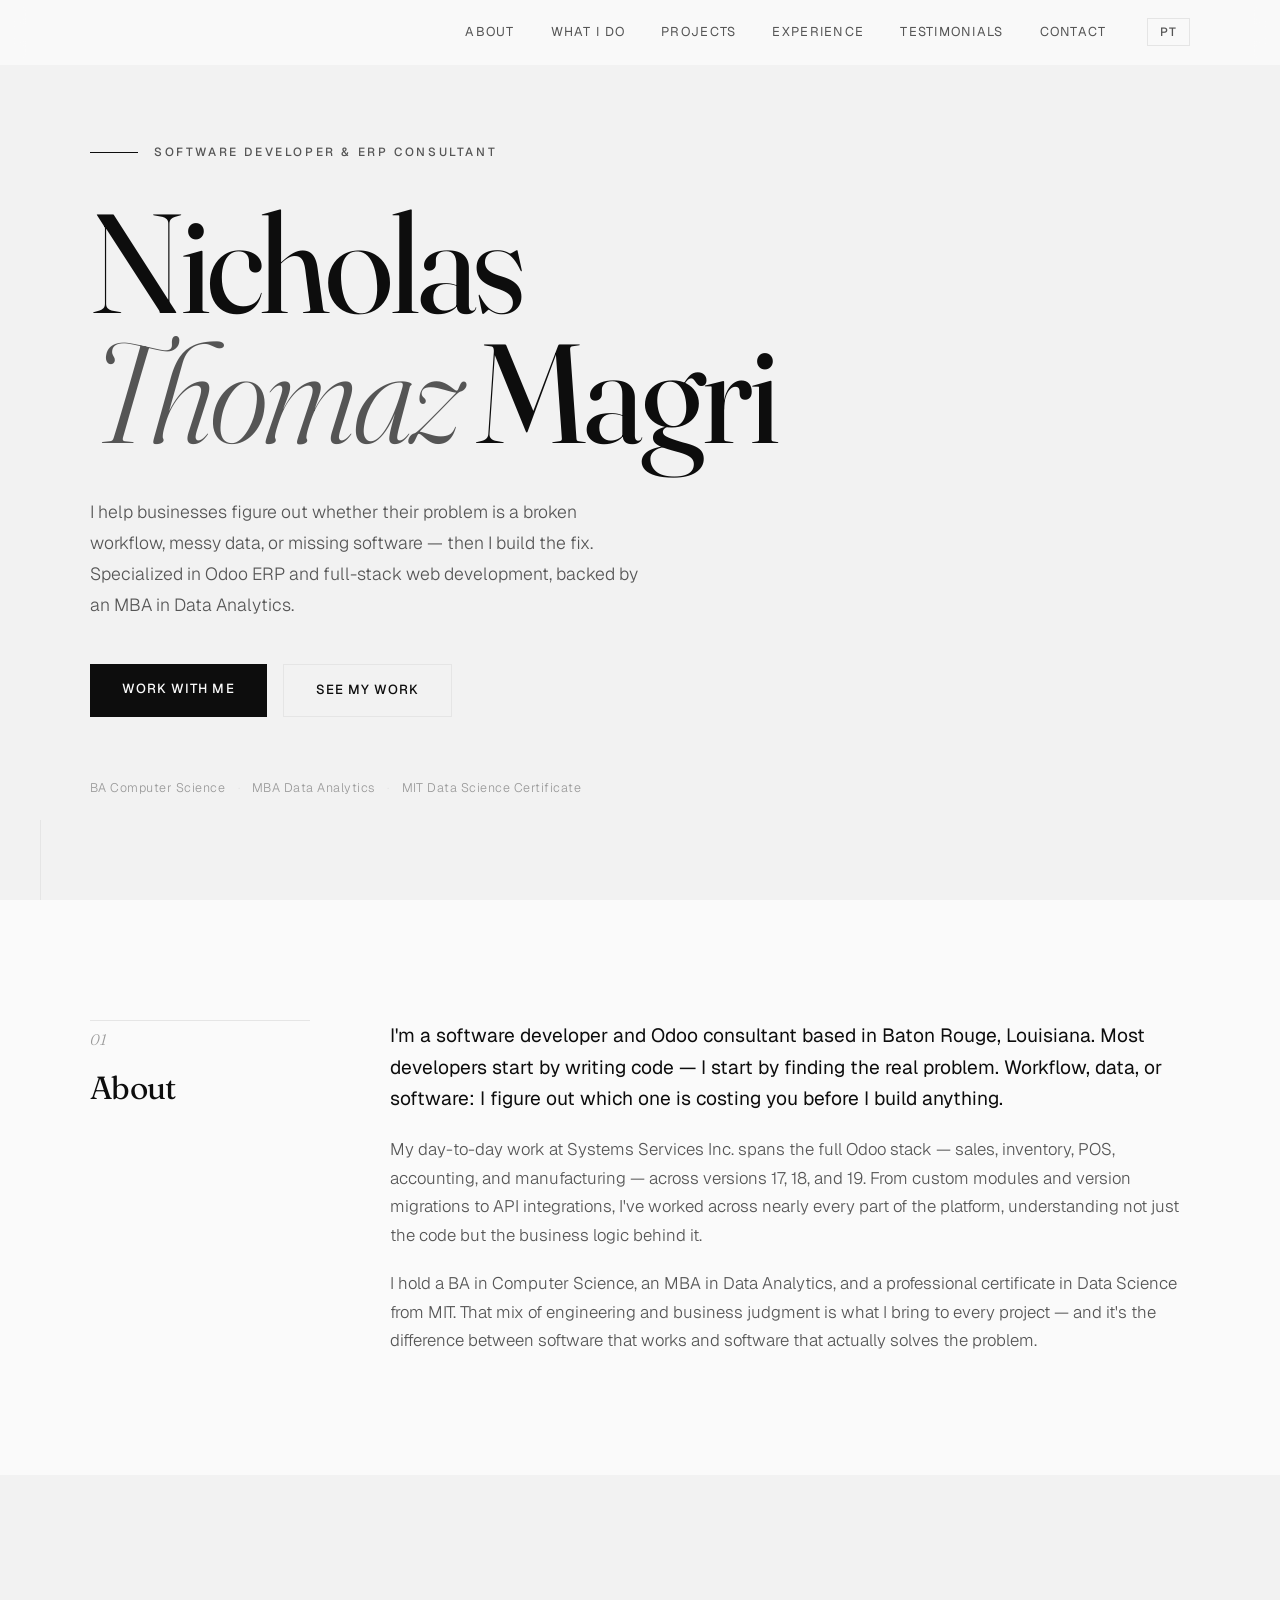
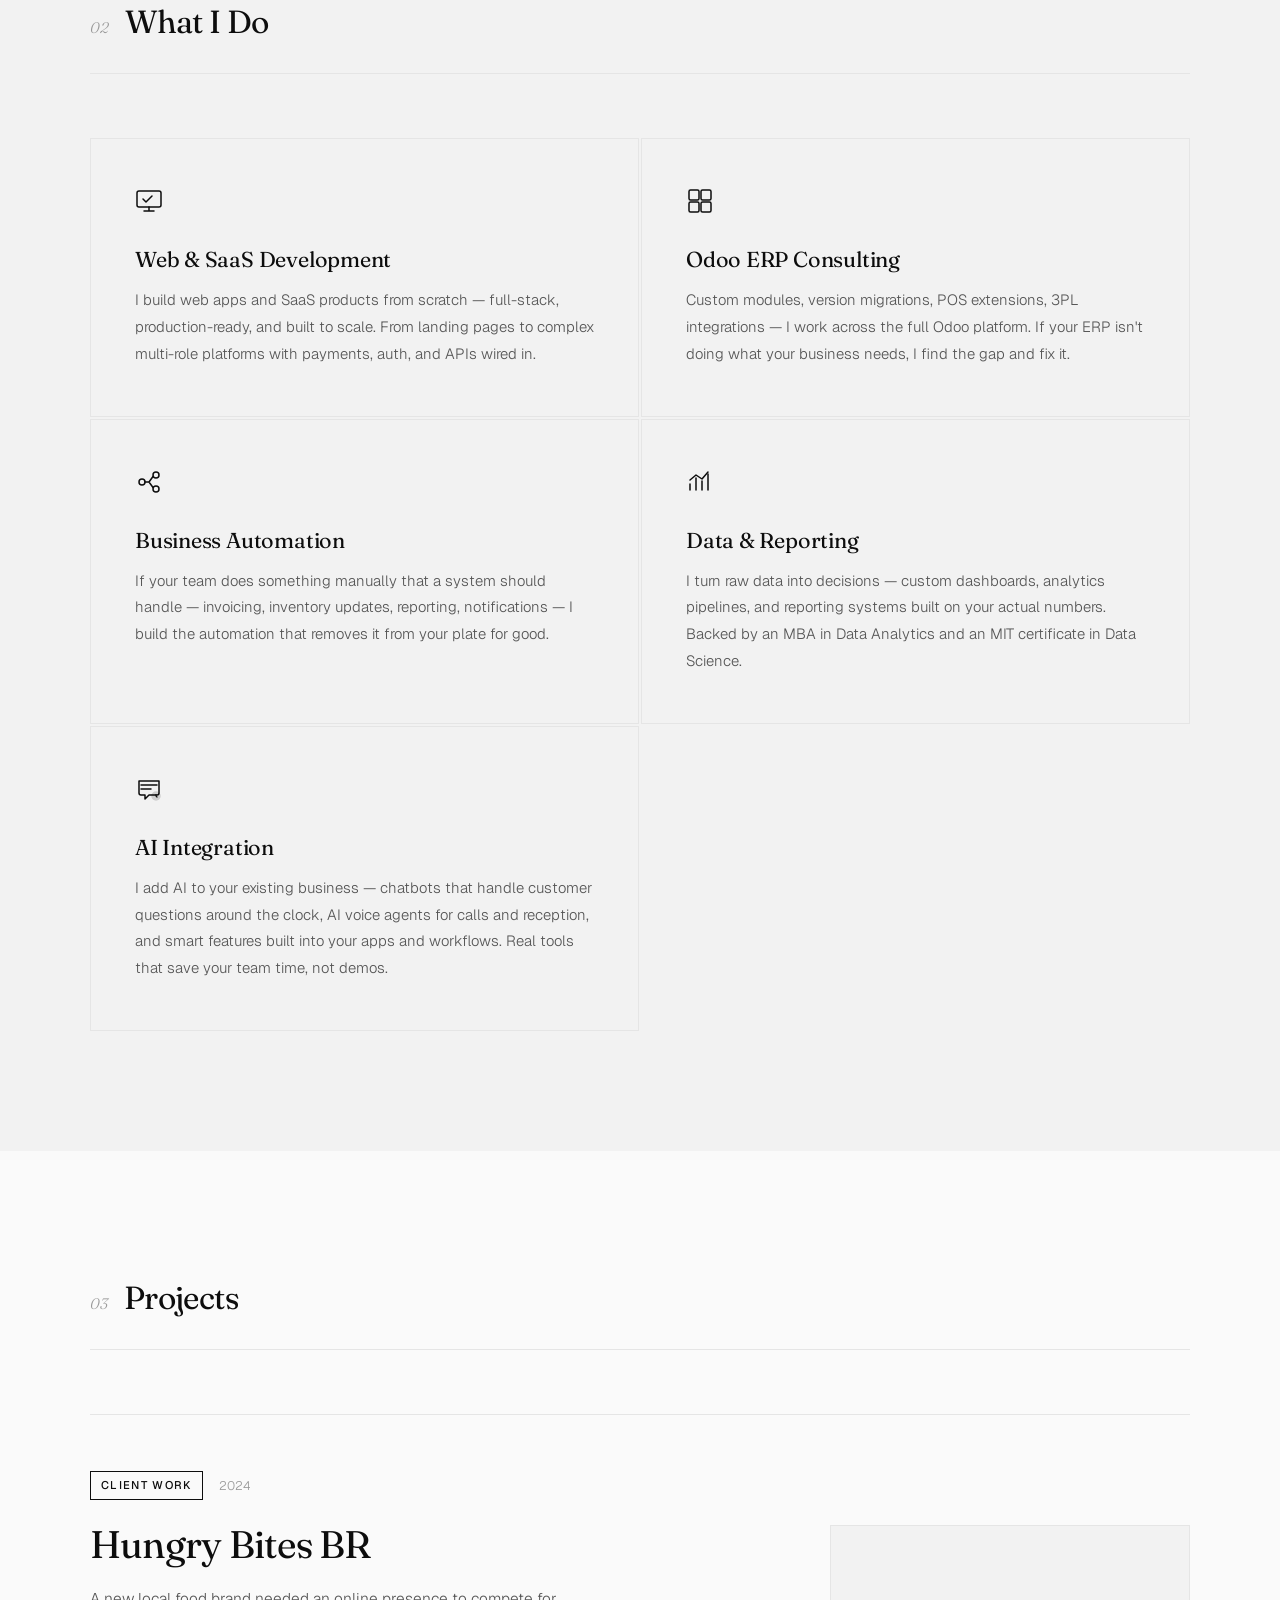
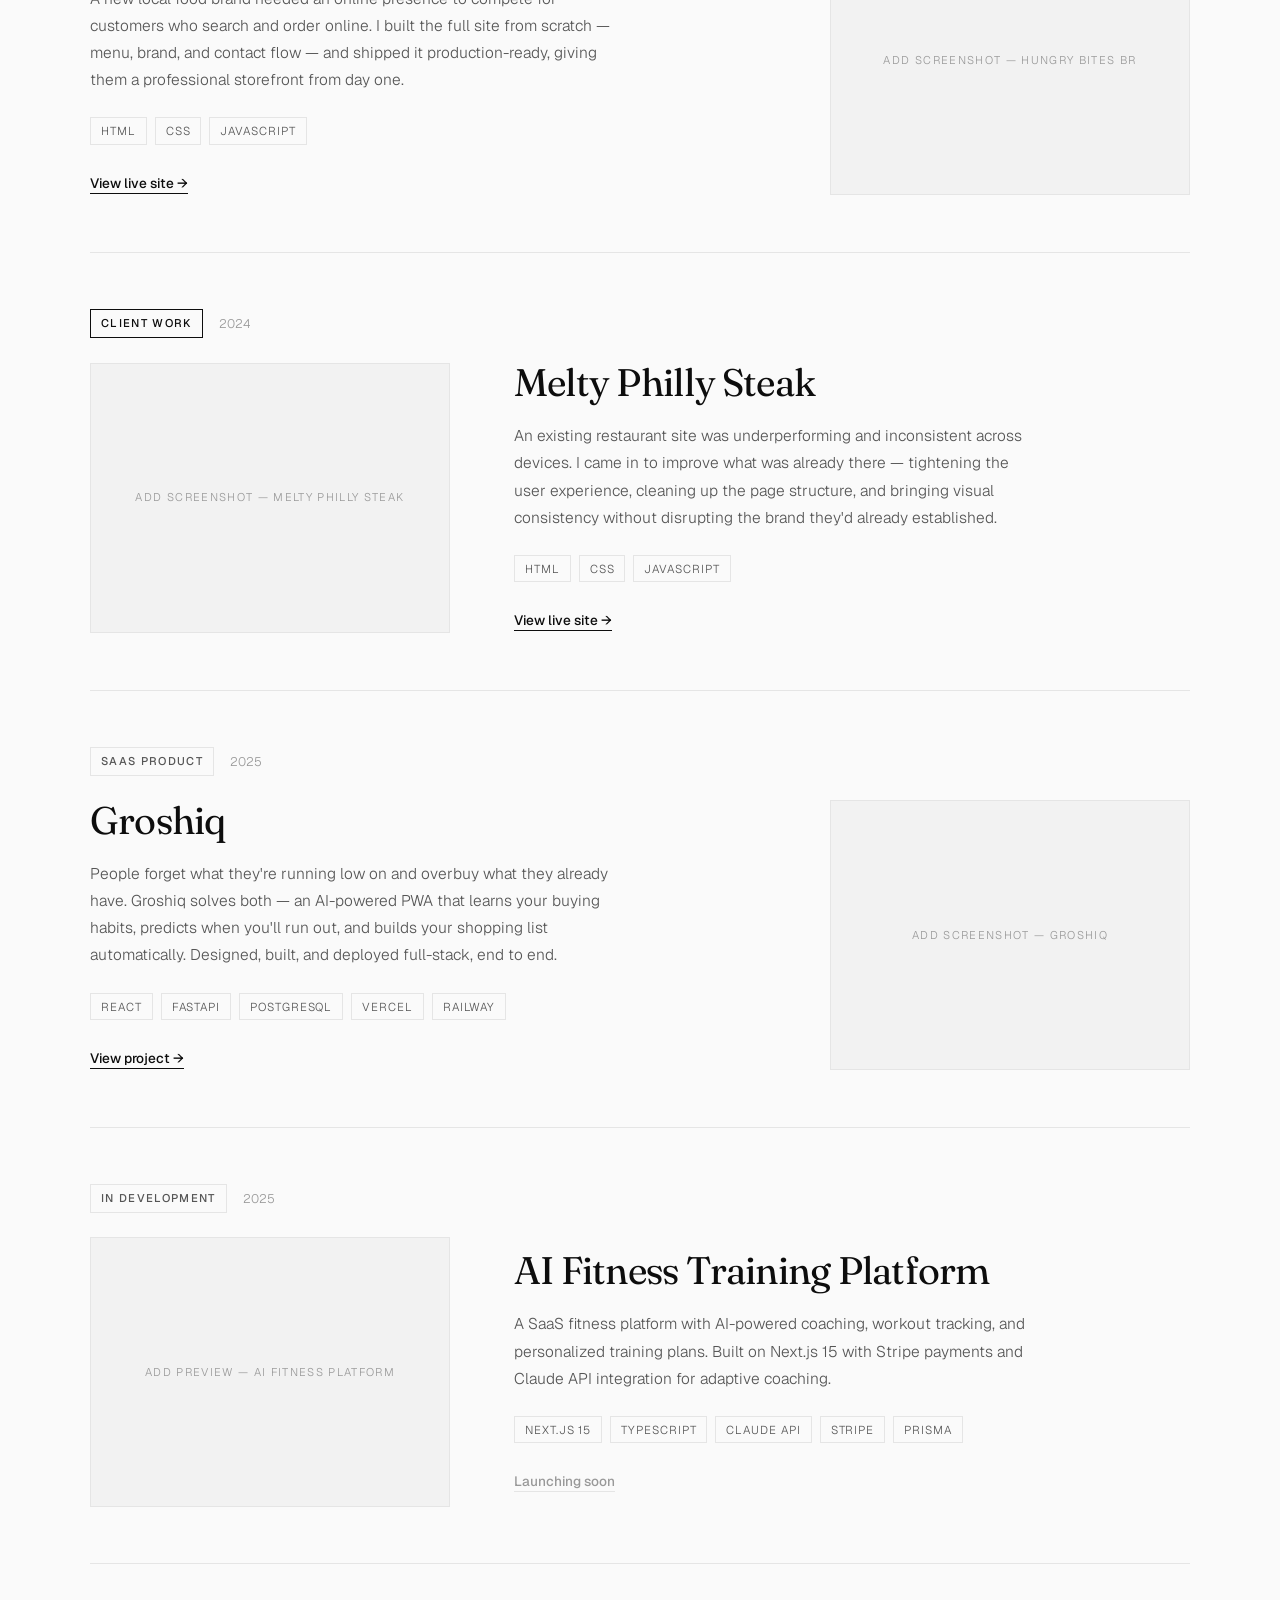
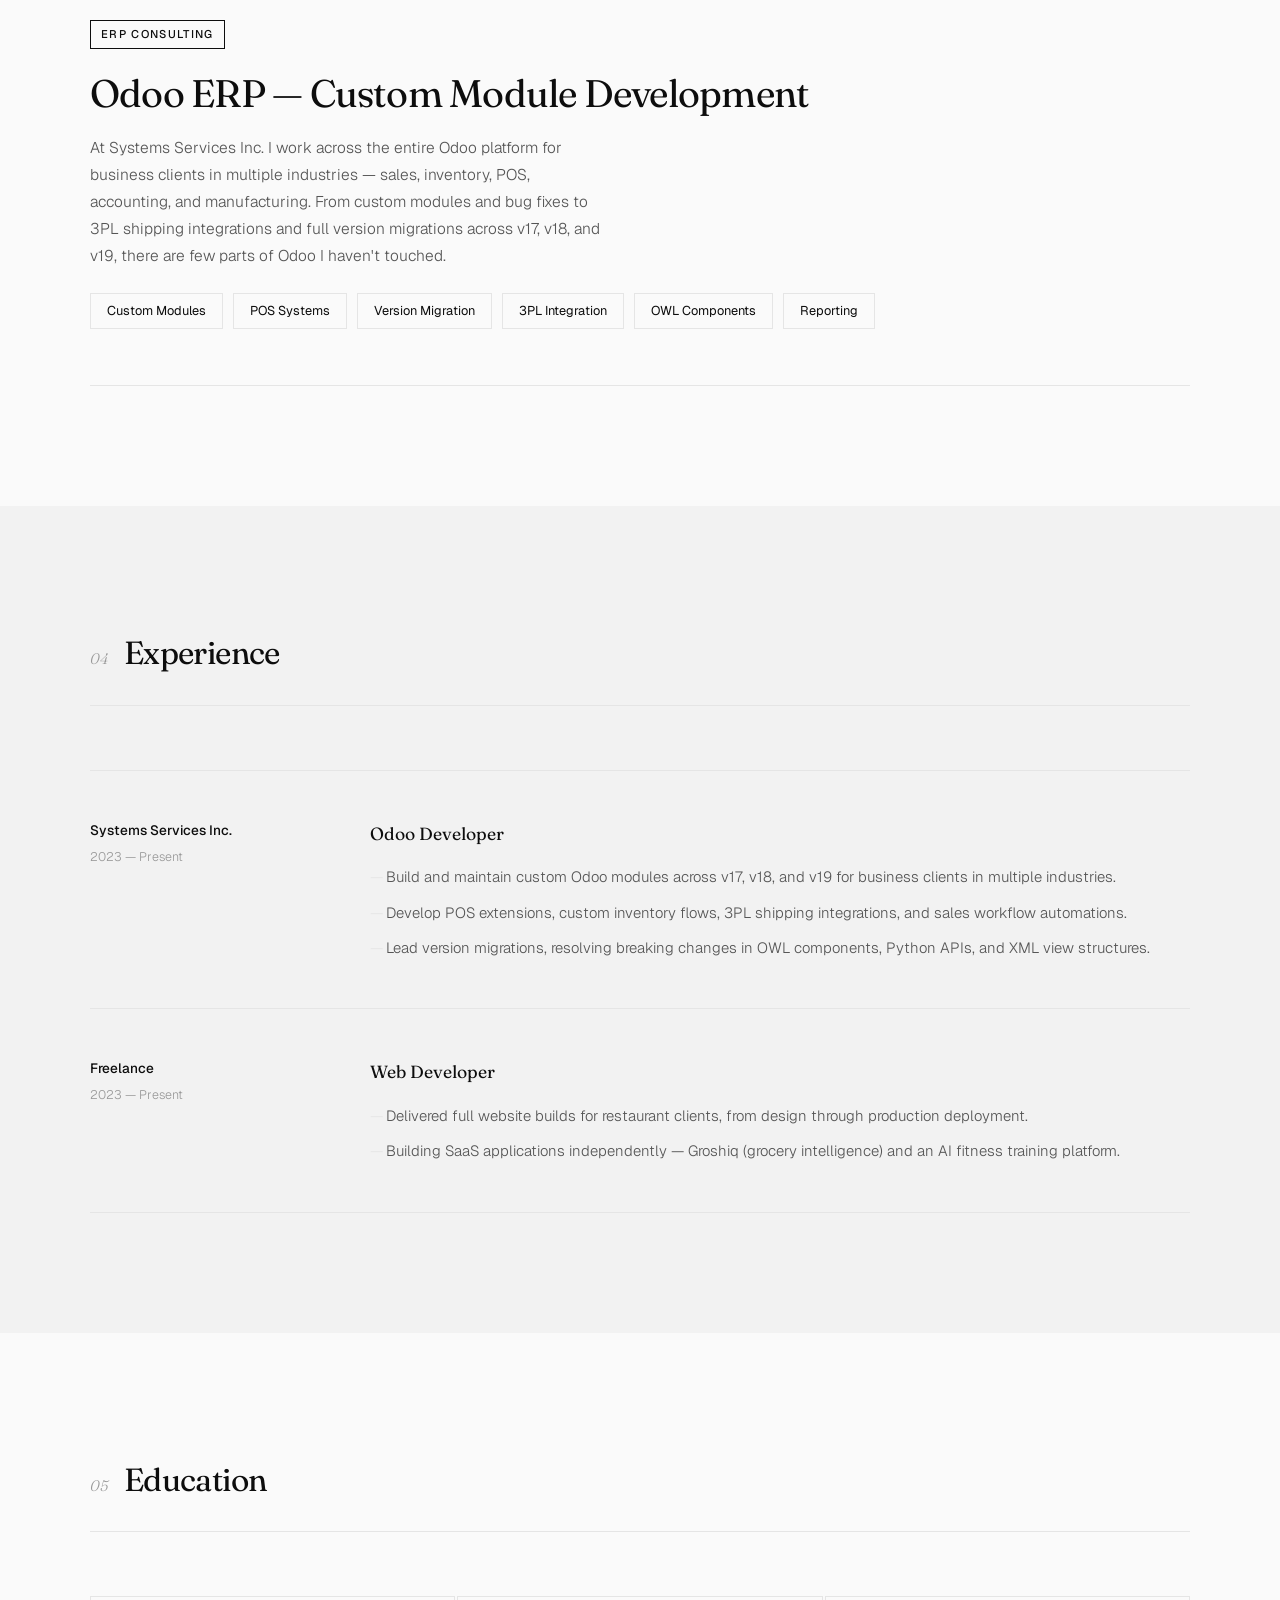
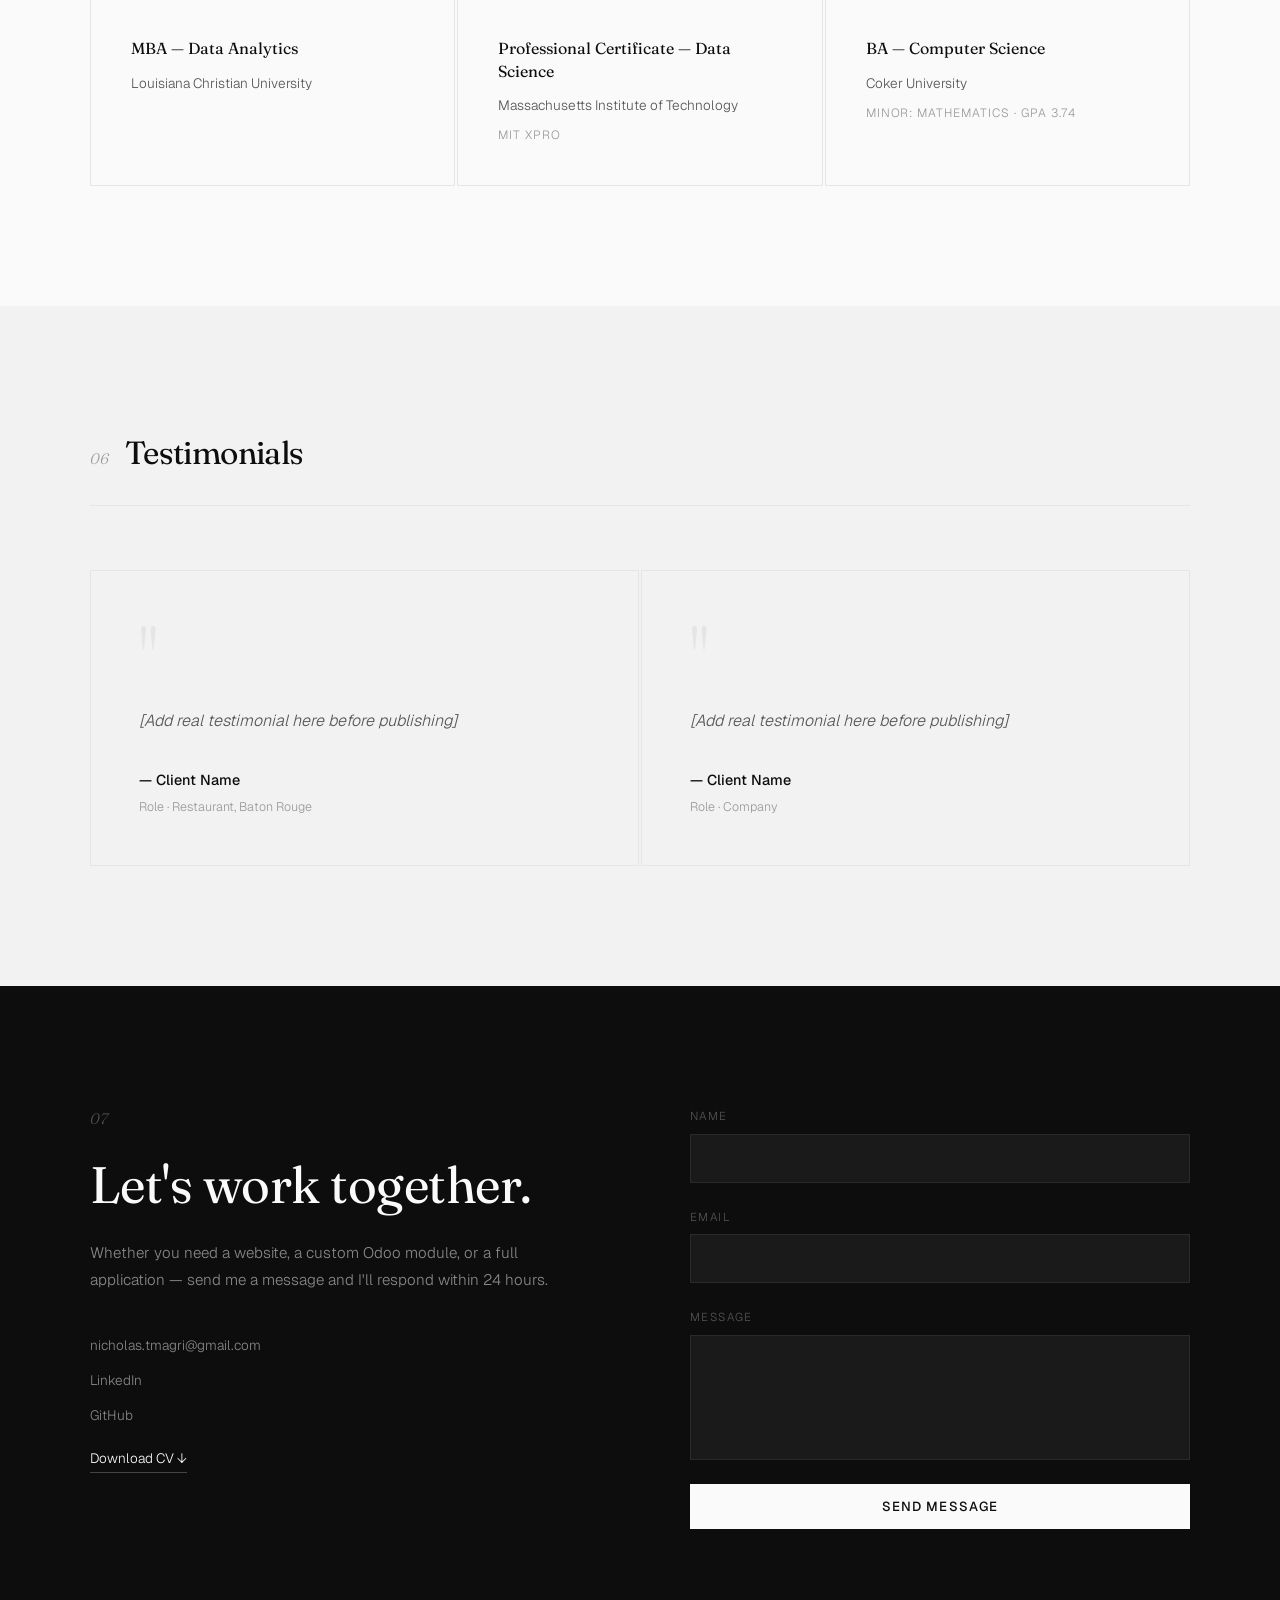
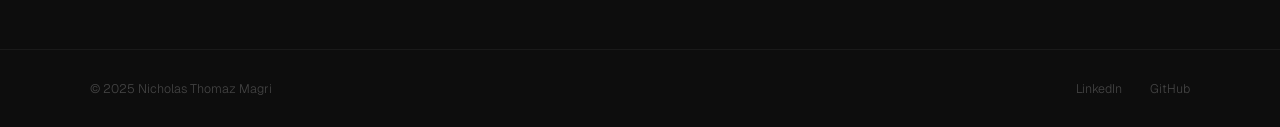
==== index.html @ 8aee42b4 "initial portfolio" ====
<!DOCTYPE html>
<html lang="en">
<head>
  <meta charset="UTF-8" />
  <meta name="viewport" content="width=device-width, initial-scale=1.0" />

  <!-- PRIMARY META -->
  <title>Nicholas Thomaz Magri — Software Developer & ERP Consultant</title>
  <meta name="description" content="Software developer and Odoo ERP consultant in Baton Rouge, LA. I diagnose whether your problem is workflow, data, or code — then build the fix. Full-stack web development backed by an MBA in Data Analytics." />
  <meta name="author" content="Nicholas Thomaz Magri" />

  <!-- OPEN GRAPH (LinkedIn, WhatsApp, Facebook link previews) -->
  <meta property="og:type" content="website" />
  <meta property="og:title" content="Nicholas Thomaz Magri — Software Developer & ERP Consultant" />
  <meta property="og:description" content="I diagnose whether your problem is workflow, data, or code — then build the fix. Odoo ERP & full-stack development." />

  <!-- FAVICON -->
  <!-- TODO: add favicon.ico and the PNGs below to your folder (use realfavicongenerator.net) -->
  <link rel="icon" href="favicon.ico" sizes="any" />
  <link rel="icon" type="image/png" sizes="32x32" href="favicon-32x32.png" />
  <link rel="apple-touch-icon" href="apple-touch-icon.png" />

  <link rel="preconnect" href="https://fonts.googleapis.com">
  <link rel="preconnect" href="https://fonts.gstatic.com" crossorigin>
  <link href="https://fonts.googleapis.com/css2?family=Fraunces:ital,opsz,wght@0,9..144,300..600;1,9..144,300..500&family=Geist:wght@300;400;500;600&display=swap" rel="stylesheet">
  <link rel="stylesheet" href="styles.css" />
</head>
<body>

  <!-- NAV -->
  <nav id="nav">
    <div class="nav-inner">
      <div class="nav-links">
        <a href="#about" data-en="About" data-pt="Sobre">About</a>
        <a href="#services" data-en="What I Do" data-pt="O que faço">What I Do</a>
        <a href="#projects" data-en="Projects" data-pt="Projetos">Projects</a>
        <a href="#experience" data-en="Experience" data-pt="Experiência">Experience</a>
        <a href="#testimonials" data-en="Testimonials" data-pt="Depoimentos">Testimonials</a>
        <a href="#contact" data-en="Contact" data-pt="Contato">Contact</a>
      </div>
      <button class="lang-toggle" id="langToggle">PT</button>
    </div>
  </nav>

  <!-- HERO -->
  <section id="hero">
    <div class="hero-inner">

      <div class="hero-eyebrow">
        <span class="hero-eyebrow-line"></span>
        <span data-en="Software Developer &amp; ERP Consultant" data-pt="Desenvolvedor de Software &amp; Consultor ERP">Software Developer &amp; ERP Consultant</span>
      </div>

      <h1 class="hero-name">Nicholas<br><em>Thomaz</em> Magri</h1>

      <p class="hero-sub" data-en="I help businesses figure out whether their problem is a broken workflow, messy data, or missing software — then I build the fix. Specialized in Odoo ERP and full-stack web development, backed by an MBA in Data Analytics." data-pt="Ajudo empresas a descobrir se o problema é um fluxo de trabalho quebrado, dados desorganizados ou software inexistente — e então construo a solução. Especializado em Odoo ERP e desenvolvimento web full-stack, com MBA em Análise de Dados.">
        I help businesses figure out whether their problem is a broken workflow, messy data, or missing software — then I build the fix. Specialized in Odoo ERP and full-stack web development, backed by an MBA in Data Analytics.
      </p>

      <div class="hero-cta">
        <a href="#contact" class="btn-primary" data-en="Work with me" data-pt="Trabalhe comigo">Work with me</a>
        <a href="#projects" class="btn-ghost" data-en="See my work" data-pt="Ver meu trabalho">See my work</a>
      </div>

      <div class="hero-credentials">
        <span>BA Computer Science</span>
        <span class="dot">·</span>
        <span>MBA Data Analytics</span>
        <span class="dot">·</span>
        <span>MIT Data Science Certificate</span>
      </div>

    </div>
    <div class="hero-scroll-line"></div>
  </section>

  <!-- ABOUT -->
  <section id="about">
    <div class="section-inner about-grid">
      <div class="about-label">
        <span class="section-number">01</span>
        <span class="section-title" data-en="About" data-pt="Sobre">About</span>
      </div>
      <div class="about-content">
        <p class="about-lead" data-en="I'm a software developer and Odoo consultant based in Baton Rouge, Louisiana. Most developers start by writing code — I start by finding the real problem. Workflow, data, or software: I figure out which one is costing you before I build anything." data-pt="Sou desenvolvedor de software e consultor Odoo baseado em Baton Rouge, Louisiana. A maioria dos desenvolvedores começa escrevendo código — eu começo encontrando o problema real. Fluxo de trabalho, dados ou software: descubro qual deles está custando caro antes de construir qualquer coisa.">
          I'm a software developer and Odoo consultant based in Baton Rouge, Louisiana. Most developers start by writing code — I start by finding the real problem. Workflow, data, or software: I figure out which one is costing you before I build anything.
        </p>
        <p data-en="My day-to-day work at Systems Services Inc. spans the full Odoo stack — sales, inventory, POS, accounting, and manufacturing — across versions 17, 18, and 19. From custom modules and version migrations to API integrations, I've worked across nearly every part of the platform, understanding not just the code but the business logic behind it." data-pt="Meu trabalho diário na Systems Services Inc. abrange todo o stack Odoo — vendas, inventário, POS, contabilidade e manufatura — nas versões 17, 18 e 19. De módulos customizados e migrações de versão a integrações de API, já trabalhei em praticamente todas as partes da plataforma, entendendo não apenas o código, mas a lógica de negócios por trás dele.">
          My day-to-day work at Systems Services Inc. spans the full Odoo stack — sales, inventory, POS, accounting, and manufacturing — across versions 17, 18, and 19. From custom modules and version migrations to API integrations, I've worked across nearly every part of the platform, understanding not just the code but the business logic behind it.
        </p>
        <p data-en="I hold a BA in Computer Science, an MBA in Data Analytics, and a professional certificate in Data Science from MIT. That mix of engineering and business judgment is what I bring to every project — and it's the difference between software that works and software that actually solves the problem." data-pt="Tenho bacharelado em Ciência da Computação, MBA em Análise de Dados e certificado profissional em Ciência de Dados pelo MIT. Essa combinação de engenharia e julgamento de negócios é o que trago para cada projeto — e é a diferença entre um software que funciona e um software que realmente resolve o problema.">
          I hold a BA in Computer Science, an MBA in Data Analytics, and a professional certificate in Data Science from MIT. That mix of engineering and business judgment is what I bring to every project — and it's the difference between software that works and software that actually solves the problem.
        </p>
      </div>
    </div>
  </section>

  <!-- WHAT I DO -->
  <section id="services">
    <div class="section-inner">
      <div class="section-header">
        <span class="section-number">02</span>
        <span class="section-title" data-en="What I Do" data-pt="O que faço">What I Do</span>
      </div>
      <div class="services-grid">

        <div class="service-card reveal">
          <div class="service-icon">
            <svg width="28" height="28" viewBox="0 0 28 28" fill="none" xmlns="http://www.w3.org/2000/svg" aria-hidden="true">
              <rect x="2" y="4" width="24" height="16" rx="2" stroke="currentColor" stroke-width="1.5"/>
              <path d="M9 24h10M14 20v4" stroke="currentColor" stroke-width="1.5" stroke-linecap="round"/>
              <path d="M8 12l3 3 6-6" stroke="currentColor" stroke-width="1.5" stroke-linecap="round" stroke-linejoin="round"/>
            </svg>
          </div>
          <h3 class="service-title" data-en="Web &amp; SaaS Development" data-pt="Desenvolvimento Web &amp; SaaS">Web &amp; SaaS Development</h3>
          <p class="service-desc" data-en="I build web apps and SaaS products from scratch — full-stack, production-ready, and built to scale. From landing pages to complex multi-role platforms with payments, auth, and APIs wired in." data-pt="Construo aplicações web e produtos SaaS do zero — full-stack, prontos para produção e preparados para crescer. De landing pages a plataformas complexas com pagamentos, autenticação e APIs integradas.">
            I build web apps and SaaS products from scratch — full-stack, production-ready, and built to scale. From landing pages to complex multi-role platforms with payments, auth, and APIs wired in.
          </p>
        </div>

        <div class="service-card reveal">
          <div class="service-icon">
            <svg width="28" height="28" viewBox="0 0 28 28" fill="none" xmlns="http://www.w3.org/2000/svg" aria-hidden="true">
              <rect x="3" y="3" width="10" height="10" rx="1.5" stroke="currentColor" stroke-width="1.5"/>
              <rect x="15" y="3" width="10" height="10" rx="1.5" stroke="currentColor" stroke-width="1.5"/>
              <rect x="3" y="15" width="10" height="10" rx="1.5" stroke="currentColor" stroke-width="1.5"/>
              <rect x="15" y="15" width="10" height="10" rx="1.5" stroke="currentColor" stroke-width="1.5"/>
            </svg>
          </div>
          <h3 class="service-title" data-en="Odoo ERP Consulting" data-pt="Consultoria Odoo ERP">Odoo ERP Consulting</h3>
          <p class="service-desc" data-en="Custom modules, version migrations, POS extensions, 3PL integrations — I work across the full Odoo platform. If your ERP isn't doing what your business needs, I find the gap and fix it." data-pt="Módulos customizados, migrações de versão, extensões de POS, integrações 3PL — trabalho em toda a plataforma Odoo. Se o seu ERP não está fazendo o que o negócio precisa, encontro a lacuna e corrijo.">
            Custom modules, version migrations, POS extensions, 3PL integrations — I work across the full Odoo platform. If your ERP isn't doing what your business needs, I find the gap and fix it.
          </p>
        </div>

        <div class="service-card reveal">
          <div class="service-icon">
            <svg width="28" height="28" viewBox="0 0 28 28" fill="none" xmlns="http://www.w3.org/2000/svg" aria-hidden="true">
              <circle cx="7" cy="14" r="3" stroke="currentColor" stroke-width="1.5"/>
              <circle cx="21" cy="7" r="3" stroke="currentColor" stroke-width="1.5"/>
              <circle cx="21" cy="21" r="3" stroke="currentColor" stroke-width="1.5"/>
              <path d="M10 14h4l4-5.5M10 14h4l4 5.5" stroke="currentColor" stroke-width="1.5" stroke-linecap="round" stroke-linejoin="round"/>
            </svg>
          </div>
          <h3 class="service-title" data-en="Business Automation" data-pt="Automação de Processos">Business Automation</h3>
          <p class="service-desc" data-en="If your team does something manually that a system should handle — invoicing, inventory updates, reporting, notifications — I build the automation that removes it from your plate for good." data-pt="Se sua equipe faz algo manualmente que um sistema deveria fazer — faturamento, atualização de estoque, relatórios, notificações — construo a automação que tira isso do seu prato de vez.">
            If your team does something manually that a system should handle — invoicing, inventory updates, reporting, notifications — I build the automation that removes it from your plate for good.
          </p>
        </div>

        <div class="service-card reveal">
          <div class="service-icon">
            <svg width="28" height="28" viewBox="0 0 28 28" fill="none" xmlns="http://www.w3.org/2000/svg" aria-hidden="true">
              <path d="M4 22V16M10 22V10M16 22V13M22 22V6" stroke="currentColor" stroke-width="1.5" stroke-linecap="round"/>
              <path d="M4 12l6-5 6 4 6-7" stroke="currentColor" stroke-width="1.5" stroke-linecap="round" stroke-linejoin="round"/>
            </svg>
          </div>
          <h3 class="service-title" data-en="Data &amp; Reporting" data-pt="Dados &amp; Relatórios">Data &amp; Reporting</h3>
          <p class="service-desc" data-en="I turn raw data into decisions — custom dashboards, analytics pipelines, and reporting systems built on your actual numbers. Backed by an MBA in Data Analytics and an MIT certificate in Data Science." data-pt="Transformo dados brutos em decisões — dashboards customizados, pipelines de análise e sistemas de relatórios baseados nos seus números reais. Respaldado por MBA em Análise de Dados e certificado MIT em Ciência de Dados.">
            I turn raw data into decisions — custom dashboards, analytics pipelines, and reporting systems built on your actual numbers. Backed by an MBA in Data Analytics and an MIT certificate in Data Science.
          </p>
        </div>

        <div class="service-card reveal">
          <div class="service-icon">
            <svg width="28" height="28" viewBox="0 0 28 28" fill="none" xmlns="http://www.w3.org/2000/svg" aria-hidden="true">
              <path d="M6 10h16M6 14h10" stroke="currentColor" stroke-width="1.5" stroke-linecap="round"/>
              <path d="M4 6h20v12a2 2 0 01-2 2h-8l-4 4v-4H6a2 2 0 01-2-2V6z" stroke="currentColor" stroke-width="1.5" stroke-linejoin="round"/>
              <circle cx="21" cy="21" r="4" fill="currentColor" opacity="0.15" stroke="currentColor" stroke-width="1.5"/>
              <path d="M21 19.5v1.5l1 1" stroke="currentColor" stroke-width="1.2" stroke-linecap="round"/>
            </svg>
          </div>
          <h3 class="service-title" data-en="AI Integration" data-pt="Integração com IA">AI Integration</h3>
          <p class="service-desc" data-en="I add AI to your existing business — chatbots that handle customer questions around the clock, AI voice agents for calls and reception, and smart features built into your apps and workflows. Real tools that save your team time, not demos." data-pt="Adiciono IA ao seu negócio — chatbots que respondem clientes 24 horas, agentes de voz para chamadas e recepção, e funcionalidades inteligentes integradas aos seus sistemas. Ferramentas reais que economizam tempo da equipe, não demos.">
            I add AI to your existing business — chatbots that handle customer questions around the clock, AI voice agents for calls and reception, and smart features built into your apps and workflows. Real tools that save your team time, not demos.
          </p>
        </div>

      </div>
    </div>
  </section>

  <!-- PROJECTS -->
  <section id="projects">
    <div class="section-inner">
      <div class="section-header">
        <span class="section-number">03</span>
        <span class="section-title" data-en="Projects" data-pt="Projetos">Projects</span>
      </div>
      <div class="projects-list">

        <!-- Project 1 -->
        <div class="project-item reveal">
          <div class="project-meta">
            <span class="project-type client" data-en="Client Work" data-pt="Trabalho para Cliente">Client Work</span>
            <span class="project-year">2024</span>
          </div>
          <div class="project-body">
            <div class="project-text">
              <h3 class="project-title">Hungry Bites BR</h3>
              <p class="project-desc" data-en="A new local food brand needed an online presence to compete for customers who search and order online. I built the full site from scratch — menu, brand, and contact flow — and shipped it production-ready, giving them a professional storefront from day one." data-pt="Uma nova marca de comida local precisava de presença online para competir por clientes que pesquisam e pedem pela internet. Construí o site completo do zero — cardápio, marca e contato — e entreguei pronto para produção, dando a eles uma vitrine profissional desde o primeiro dia.">
                A new local food brand needed an online presence to compete for customers who search and order online. I built the full site from scratch — menu, brand, and contact flow — and shipped it production-ready, giving them a professional storefront from day one.
              </p>
              <div class="project-stack">
                <span>HTML</span><span>CSS</span><span>JavaScript</span>
              </div>
              <a href="https://hungrybitesbr.com" target="_blank" rel="noopener" class="project-link" data-en="View live site →" data-pt="Ver site →">View live site →</a>
            </div>
            <div class="project-img-placeholder">
              <span data-en="Add screenshot — Hungry Bites BR" data-pt="Adicionar captura — Hungry Bites BR">Add screenshot — Hungry Bites BR</span>
            </div>
          </div>
        </div>

        <!-- Project 2 -->
        <div class="project-item reveal">
          <div class="project-meta">
            <span class="project-type client" data-en="Client Work" data-pt="Trabalho para Cliente">Client Work</span>
            <span class="project-year">2024</span>
          </div>
          <div class="project-body">
            <div class="project-text">
              <h3 class="project-title">Melty Philly Steak</h3>
              <p class="project-desc" data-en="An existing restaurant site was underperforming and inconsistent across devices. I came in to improve what was already there — tightening the user experience, cleaning up the page structure, and bringing visual consistency without disrupting the brand they'd already established." data-pt="Um site de restaurante existente estava com baixo desempenho e inconsistente entre dispositivos. Entrei para melhorar o que já existia — refinando a experiência do usuário, organizando a estrutura da página e trazendo consistência visual sem alterar a marca que já tinham estabelecido.">
                An existing restaurant site was underperforming and inconsistent across devices. I came in to improve what was already there — tightening the user experience, cleaning up the page structure, and bringing visual consistency without disrupting the brand they'd already established.
              </p>
              <div class="project-stack">
                <span>HTML</span><span>CSS</span><span>JavaScript</span>
              </div>
              <a href="https://meltyphillysteak.com" target="_blank" rel="noopener" class="project-link" data-en="View live site →" data-pt="Ver site →">View live site →</a>
            </div>
            <div class="project-img-placeholder">
              <span data-en="Add screenshot — Melty Philly Steak" data-pt="Adicionar captura — Melty Philly Steak">Add screenshot — Melty Philly Steak</span>
            </div>
          </div>
        </div>

        <!-- Project 3 -->
        <div class="project-item reveal">
          <div class="project-meta">
            <span class="project-type personal" data-en="SaaS Product" data-pt="Produto SaaS">SaaS Product</span>
            <span class="project-year">2025</span>
          </div>
          <div class="project-body">
            <div class="project-text">
              <h3 class="project-title">Groshiq</h3>
              <p class="project-desc" data-en="People forget what they're running low on and overbuy what they already have. Groshiq solves both — an AI-powered PWA that learns your buying habits, predicts when you'll run out, and builds your shopping list automatically. Designed, built, and deployed full-stack, end to end." data-pt="As pessoas esquecem o que está acabando e compram demais o que já têm. O Groshiq resolve os dois — um PWA com IA que aprende seus hábitos de compra, prevê quando você vai ficar sem e monta sua lista automaticamente. Projetado, construído e implantado full-stack, de ponta a ponta.">
                People forget what they're running low on and overbuy what they already have. Groshiq solves both — an AI-powered PWA that learns your buying habits, predicts when you'll run out, and builds your shopping list automatically. Designed, built, and deployed full-stack, end to end.
              </p>
              <div class="project-stack">
                <span>React</span><span>FastAPI</span><span>PostgreSQL</span><span>Vercel</span><span>Railway</span>
              </div>
              <a href="https://groshiq.com" target="_blank" rel="noopener" class="project-link" data-en="View project →" data-pt="Ver projeto →">View project →</a>
            </div>
            <div class="project-img-placeholder">
              <span data-en="Add screenshot — Groshiq" data-pt="Adicionar captura — Groshiq">Add screenshot — Groshiq</span>
            </div>
          </div>
        </div>

        <!-- Project 4 -->
        <div class="project-item reveal">
          <div class="project-meta">
            <span class="project-type personal" data-en="In Development" data-pt="Em Desenvolvimento">In Development</span>
            <span class="project-year">2025</span>
          </div>
          <div class="project-body">
            <div class="project-text">
              <h3 class="project-title">AI Fitness Training Platform</h3>
              <p class="project-desc" data-en="A SaaS fitness platform with AI-powered coaching, workout tracking, and personalized training plans. Built on Next.js 15 with Stripe payments and Claude API integration for adaptive coaching." data-pt="Uma plataforma SaaS de fitness com coaching por IA, acompanhamento de treinos e planos personalizados. Construída com Next.js 15, Stripe e integração com a API Claude.">
                A SaaS fitness platform with AI-powered coaching, workout tracking, and personalized training plans. Built on Next.js 15 with Stripe payments and Claude API integration for adaptive coaching.
              </p>
              <div class="project-stack">
                <span>Next.js 15</span><span>TypeScript</span><span>Claude API</span><span>Stripe</span><span>Prisma</span>
              </div>
              <span class="project-link muted" data-en="Launching soon" data-pt="Em breve">Launching soon</span>
            </div>
            <div class="project-img-placeholder">
              <span data-en="Add preview — AI Fitness Platform" data-pt="Adicionar prévia — Plataforma de Fitness">Add preview — AI Fitness Platform</span>
            </div>
          </div>
        </div>

        <!-- Project 5 - Odoo -->
        <div class="project-item reveal odoo-project">
          <div class="project-meta">
            <span class="project-type odoo" data-en="ERP Consulting" data-pt="Consultoria ERP">ERP Consulting</span>
          </div>
          <div class="project-body project-body-full">
            <div class="project-text">
              <h3 class="project-title">Odoo ERP — Custom Module Development</h3>
              <p class="project-desc" data-en="At Systems Services Inc. I work across the entire Odoo platform for business clients in multiple industries — sales, inventory, POS, accounting, and manufacturing. From custom modules and bug fixes to 3PL shipping integrations and full version migrations across v17, v18, and v19, there are few parts of Odoo I haven't touched." data-pt="Na Systems Services Inc. trabalho em toda a plataforma Odoo para clientes de diversos setores — vendas, inventário, POS, contabilidade e manufatura. De módulos customizados e correções a integrações de envio 3PL e migrações completas de versão entre v17, v18 e v19, há poucas partes do Odoo que eu não tenha tocado.">
                At Systems Services Inc. I work across the entire Odoo platform for business clients in multiple industries — sales, inventory, POS, accounting, and manufacturing. From custom modules and bug fixes to 3PL shipping integrations and full version migrations across v17, v18, and v19, there are few parts of Odoo I haven't touched.
              </p>
              <div class="odoo-pills">
                <span data-en="Custom Modules" data-pt="Módulos Customizados">Custom Modules</span>
                <span data-en="POS Systems" data-pt="Sistemas POS">POS Systems</span>
                <span data-en="Version Migration" data-pt="Migração de Versão">Version Migration</span>
                <span data-en="3PL Integration" data-pt="Integração 3PL">3PL Integration</span>
                <span data-en="OWL Components" data-pt="Componentes OWL">OWL Components</span>
                <span data-en="Reporting" data-pt="Relatórios">Reporting</span>
              </div>
            </div>
          </div>
        </div>

      </div>
    </div>
  </section>

  <!-- EXPERIENCE -->
  <section id="experience">
    <div class="section-inner">
      <div class="section-header">
        <span class="section-number">04</span>
        <span class="section-title" data-en="Experience" data-pt="Experiência">Experience</span>
      </div>
      <div class="experience-list">
        <div class="exp-item reveal">
          <div class="exp-left">
            <div class="exp-company">Systems Services Inc.</div>
            <div class="exp-period">2023 — Present</div>
          </div>
          <div class="exp-right">
            <div class="exp-role" data-en="Odoo Developer" data-pt="Desenvolvedor Odoo">Odoo Developer</div>
            <ul class="exp-bullets">
              <li data-en="Build and maintain custom Odoo modules across v17, v18, and v19 for business clients in multiple industries." data-pt="Construo e mantenho módulos Odoo customizados nas versões 17, 18 e 19 para clientes empresariais em múltiplos setores.">Build and maintain custom Odoo modules across v17, v18, and v19 for business clients in multiple industries.</li>
              <li data-en="Develop POS extensions, custom inventory flows, 3PL shipping integrations, and sales workflow automations." data-pt="Desenvolvo extensões de POS, fluxos de inventário customizados, integrações de envio 3PL e automações de fluxo de vendas.">Develop POS extensions, custom inventory flows, 3PL shipping integrations, and sales workflow automations.</li>
              <li data-en="Lead version migrations, resolving breaking changes in OWL components, Python APIs, and XML view structures." data-pt="Lidero migrações de versão, resolvendo mudanças críticas em componentes OWL, APIs Python e estruturas de views XML.">Lead version migrations, resolving breaking changes in OWL components, Python APIs, and XML view structures.</li>
            </ul>
          </div>
        </div>
        <div class="exp-item reveal">
          <div class="exp-left">
            <div class="exp-company" data-en="Freelance" data-pt="Freelancer">Freelance</div>
            <div class="exp-period">2023 — Present</div>
          </div>
          <div class="exp-right">
            <div class="exp-role" data-en="Web Developer" data-pt="Desenvolvedor Web">Web Developer</div>
            <ul class="exp-bullets">
              <li data-en="Delivered full website builds for restaurant clients, from design through production deployment." data-pt="Entreguei sites completos para clientes restaurantes, do design à publicação em produção.">Delivered full website builds for restaurant clients, from design through production deployment.</li>
              <li data-en="Building SaaS applications independently — Groshiq (grocery intelligence) and an AI fitness training platform." data-pt="Construindo aplicações SaaS de forma independente — Groshiq e uma plataforma de fitness com IA.">Building SaaS applications independently — Groshiq (grocery intelligence) and an AI fitness training platform.</li>
            </ul>
          </div>
        </div>
      </div>
    </div>
  </section>

  <!-- EDUCATION -->
  <section id="education">
    <div class="section-inner">
      <div class="section-header">
        <span class="section-number">05</span>
        <span class="section-title" data-en="Education" data-pt="Educação">Education</span>
      </div>
      <div class="education-grid">
        <div class="edu-item reveal">
          <div class="edu-degree" data-en="MBA — Data Analytics" data-pt="MBA — Análise de Dados">MBA — Data Analytics</div>
          <div class="edu-school">Louisiana Christian University</div>
        </div>
        <div class="edu-item reveal">
          <div class="edu-degree" data-en="Professional Certificate — Data Science" data-pt="Certificado Profissional — Ciência de Dados">Professional Certificate — Data Science</div>
          <div class="edu-school">Massachusetts Institute of Technology</div>
          <div class="edu-detail">MIT xPRO</div>
        </div>
        <div class="edu-item reveal">
          <div class="edu-degree" data-en="BA — Computer Science" data-pt="Bacharelado — Ciência da Computação">BA — Computer Science</div>
          <div class="edu-school">Coker University</div>
          <div class="edu-detail" data-en="Minor: Mathematics · GPA 3.74" data-pt="Menor: Matemática · GPA 3.74">Minor: Mathematics · GPA 3.74</div>
        </div>
      </div>
    </div>
  </section>

  <!-- TESTIMONIALS -->
  <section id="testimonials">
    <div class="section-inner">
      <div class="section-header">
        <span class="section-number">06</span>
        <span class="section-title" data-en="Testimonials" data-pt="Depoimentos">Testimonials</span>
      </div>
      <div class="testimonials-grid">
        <div class="testimonial-card reveal">
          <div class="testimonial-quote">"</div>
          <p class="testimonial-text" data-en="[Add real testimonial here before publishing]" data-pt="[Adicione seu depoimento real aqui antes de publicar]">
            [Add real testimonial here before publishing]
          </p>
          <div class="testimonial-author">
            <div class="testimonial-name">— Client Name</div>
            <div class="testimonial-role" data-en="Role · Restaurant, Baton Rouge" data-pt="Cargo · Restaurante, Baton Rouge">Role · Restaurant, Baton Rouge</div>
          </div>
        </div>
        <div class="testimonial-card reveal">
          <div class="testimonial-quote">"</div>
          <p class="testimonial-text" data-en="[Add real testimonial here before publishing]" data-pt="[Adicione seu depoimento real aqui antes de publicar]">
            [Add real testimonial here before publishing]
          </p>
          <div class="testimonial-author">
            <div class="testimonial-name">— Client Name</div>
            <div class="testimonial-role" data-en="Role · Company" data-pt="Cargo · Empresa">Role · Company</div>
          </div>
        </div>
      </div>
    </div>
  </section>

  <!-- CONTACT -->
  <section id="contact">
    <div class="section-inner contact-grid">
      <div class="contact-left">
        <span class="section-number">07</span>
        <h2 class="contact-heading" data-en="Let's work together." data-pt="Vamos trabalhar juntos.">Let's work together.</h2>
        <p class="contact-sub" data-en="Whether you need a website, a custom Odoo module, or a full application — send me a message and I'll respond within 24 hours." data-pt="Seja um site, um módulo Odoo customizado ou uma aplicação completa — me envie uma mensagem e responderei em até 24 horas.">
          Whether you need a website, a custom Odoo module, or a full application — send me a message and I'll respond within 24 hours.
        </p>
        <div class="contact-details">
          <a href="mailto:nicholas.tmagri@gmail.com" class="contact-detail-item">nicholas.tmagri@gmail.com</a>
          <a href="https://www.linkedin.com/in/nicholas-magri-24b86b232/" target="_blank" rel="noopener" class="contact-detail-item">LinkedIn</a>
          <a href="https://github.com/Ntmagri" target="_blank" rel="noopener" class="contact-detail-item">GitHub</a>
          <a href="nicholas-thomaz-magri-cv.pdf" download class="contact-detail-item contact-cv" data-en="Download CV ↓" data-pt="Baixar CV ↓">Download CV ↓</a>
        </div>
      </div>
      <div class="contact-right">
        <div class="contact-form">
          <div class="form-group">
            <label data-en="Name" data-pt="Nome">Name</label>
            <input type="text" id="name" placeholder="" />
          </div>
          <div class="form-group">
            <label data-en="Email" data-pt="E-mail">Email</label>
            <input type="email" id="email" placeholder="" />
          </div>
          <div class="form-group">
            <label data-en="Message" data-pt="Mensagem">Message</label>
            <textarea id="message" rows="5"></textarea>
          </div>
          <button class="btn-primary full-width" id="sendBtn" data-en="Send message" data-pt="Enviar mensagem">Send message</button>
        </div>
      </div>
    </div>
  </section>

  <!-- FOOTER -->
  <footer>
    <div class="footer-inner">
      <div class="footer-left">© 2025 Nicholas Thomaz Magri</div>
      <div class="footer-right">
        <a href="https://www.linkedin.com/in/nicholas-magri-24b86b232/" target="_blank" rel="noopener">LinkedIn</a>
        <a href="https://github.com/Ntmagri" target="_blank" rel="noopener">GitHub</a>
      </div>
    </div>
  </footer>

  <script src="script.js"></script>
</body>
</html>
---- styles.css ----
/* ============================================
   NICHOLAS THOMAZ MAGRI — Portfolio
   Black/White Minimal — Professional
   ============================================ */

*, *::before, *::after {
  box-sizing: border-box;
  margin: 0;
  padding: 0;
}

:root {
  --black: #0d0d0d;
  --white: #fafafa;
  --grey-100: #f2f2f2;
  --grey-200: #e5e5e5;
  --grey-400: #999;
  --grey-600: #555;
  --grey-800: #222;
  --font-display: 'Fraunces', Georgia, serif;
  --font-body: 'Geist', -apple-system, BlinkMacSystemFont, sans-serif;
  --max-w: 1100px;
  --section-pad: 120px;
}

html {
  scroll-behavior: smooth;
  font-size: 16px;
}

body {
  background: var(--white);
  color: var(--black);
  font-family: var(--font-body);
  font-weight: 300;
  line-height: 1.7;
  -webkit-font-smoothing: antialiased;
}

/* ---- SCROLLBAR ---- */
::-webkit-scrollbar { width: 4px; }
::-webkit-scrollbar-track { background: var(--white); }
::-webkit-scrollbar-thumb { background: var(--grey-200); }

/* ---- SELECTION ---- */
::selection { background: var(--black); color: var(--white); }

/* ---- NAV ---- */
#nav {
  position: fixed;
  top: 0; left: 0; right: 0;
  z-index: 100;
  padding: 0 40px;
  background: rgba(250, 250, 250, 0.92);
  backdrop-filter: blur(12px);
  border-bottom: 1px solid transparent;
  transition: border-color 0.3s;
}

#nav.scrolled {
  border-bottom-color: var(--grey-200);
}

.nav-inner {
  max-width: var(--max-w);
  margin: 0 auto;
  display: flex;
  align-items: center;
  justify-content: flex-end;
  height: 64px;
  gap: 40px;
}

.nav-links {
  display: flex;
  gap: 36px;
}

.nav-links a {
  font-family: var(--font-body);
  font-size: 0.8rem;
  font-weight: 400;
  letter-spacing: 0.1em;
  text-transform: uppercase;
  color: var(--grey-600);
  text-decoration: none;
  transition: color 0.2s;
}

.nav-links a:hover { color: var(--black); }

.lang-toggle {
  font-family: var(--font-body);
  font-size: 0.75rem;
  font-weight: 500;
  letter-spacing: 0.1em;
  text-transform: uppercase;
  color: var(--grey-600);
  background: none;
  border: 1px solid var(--grey-200);
  padding: 5px 12px;
  cursor: pointer;
  transition: all 0.2s;
}

.lang-toggle:hover {
  border-color: var(--black);
  color: var(--black);
}

/* ---- HERO ---- */
#hero {
  min-height: 100vh;
  display: flex;
  flex-direction: column;
  justify-content: center;
  padding: 120px 40px 80px;
  position: relative;
}

.hero-inner {
  max-width: var(--max-w);
  margin: 0 auto;
  width: 100%;
}

/* ---- HERO EYEBROW ---- */
.hero-eyebrow {
  display: flex;
  align-items: center;
  gap: 16px;
  margin-bottom: 36px;
  opacity: 0;
  animation: fadeUp 0.8s ease 0.1s forwards;
}

.hero-eyebrow span:last-child {
  font-size: 0.74rem;
  letter-spacing: 0.22em;
  text-transform: uppercase;
  color: var(--grey-600);
  font-weight: 500;
}

.hero-eyebrow-line {
  width: 48px;
  height: 1px;
  background: var(--black);
  display: inline-block;
}

/* ---- HERO NAME ---- */
.hero-name {
  font-family: var(--font-display);
  font-size: clamp(3.5rem, 11vw, 9rem);
  font-weight: 400;
  font-optical-sizing: auto;
  line-height: 0.92;
  letter-spacing: -0.03em;
  color: var(--black);
  margin-bottom: 40px;
  opacity: 0;
  animation: fadeUp 0.9s ease 0.2s forwards;
}

.hero-name em {
  font-style: italic;
  font-weight: 300;
  color: var(--grey-600);
}

.hero-sub {
  font-size: 1.1rem;
  line-height: 1.75;
  color: var(--grey-600);
  max-width: 560px;
  margin-bottom: 44px;
  font-weight: 300;
  opacity: 0;
  animation: fadeUp 0.8s ease 0.35s forwards;
}

.hero-cta {
  display: flex;
  gap: 16px;
  margin-bottom: 60px;
  opacity: 0;
  animation: fadeUp 0.8s ease 0.45s forwards;
}

.btn-primary {
  display: inline-block;
  background: var(--black);
  color: var(--white);
  font-family: var(--font-body);
  font-size: 0.82rem;
  font-weight: 500;
  letter-spacing: 0.08em;
  text-transform: uppercase;
  text-decoration: none;
  padding: 14px 32px;
  transition: background 0.2s, color 0.2s;
}

.btn-primary:hover {
  background: var(--grey-800);
}

.btn-primary.full-width {
  width: 100%;
  text-align: center;
  cursor: pointer;
  border: none;
}

.btn-ghost {
  display: inline-block;
  background: none;
  color: var(--black);
  font-family: var(--font-body);
  font-size: 0.82rem;
  font-weight: 500;
  letter-spacing: 0.08em;
  text-transform: uppercase;
  text-decoration: none;
  padding: 14px 32px;
  border: 1px solid var(--grey-200);
  transition: border-color 0.2s;
}

.btn-ghost:hover {
  border-color: var(--black);
}

.hero-credentials {
  font-size: 0.78rem;
  color: var(--grey-400);
  letter-spacing: 0.04em;
  display: flex;
  align-items: center;
  gap: 12px;
  flex-wrap: wrap;
  opacity: 0;
  animation: fadeUp 0.8s ease 0.55s forwards;
}

.hero-credentials .dot { color: var(--grey-200); }

.hero-scroll-line {
  position: absolute;
  bottom: 0;
  left: 40px;
  width: 1px;
  height: 80px;
  background: var(--grey-200);
}

/* ---- SECTIONS ---- */
section {
  padding: var(--section-pad) 40px;
}

section:nth-child(even) {
  background: var(--grey-100);
}

.section-inner {
  max-width: var(--max-w);
  margin: 0 auto;
}

.section-header {
  display: flex;
  align-items: baseline;
  gap: 16px;
  margin-bottom: 64px;
  padding-bottom: 24px;
  border-bottom: 1px solid var(--grey-200);
}

.section-number {
  font-family: var(--font-display);
  font-size: 0.95rem;
  color: var(--grey-400);
  font-style: italic;
  font-weight: 300;
}

.section-title {
  font-family: var(--font-display);
  font-size: 2rem;
  font-weight: 400;
  letter-spacing: -0.02em;
  color: var(--black);
}

/* ---- ABOUT ---- */
.about-grid {
  display: grid;
  grid-template-columns: 220px 1fr;
  gap: 80px;
  align-items: start;
}

.about-label {
  display: flex;
  flex-direction: column;
  gap: 8px;
  padding-top: 6px;
  border-top: 1px solid var(--grey-200);
}

.about-content p {
  font-size: 1.05rem;
  color: var(--grey-600);
  margin-bottom: 20px;
  font-weight: 300;
}

.about-content p:first-child {
  font-size: 1.2rem;
  color: var(--black);
  font-weight: 400;
  line-height: 1.65;
}

.about-content p:last-child { margin-bottom: 0; }

/* ---- SERVICES / WHAT I DO ---- */
.services-grid {
  display: grid;
  grid-template-columns: repeat(2, 1fr);
  gap: 2px;
}

.service-card {
  padding: 48px 44px;
  border: 1px solid var(--grey-200);
  background: var(--white);
  transition: border-color 0.3s ease;
}

.service-card:hover {
  border-color: var(--grey-400);
}

section:nth-child(even) .service-card {
  background: var(--grey-100);
}

.service-icon {
  color: var(--black);
  margin-bottom: 24px;
}

.service-title {
  font-family: var(--font-display);
  font-size: 1.35rem;
  font-weight: 400;
  color: var(--black);
  letter-spacing: -0.01em;
  margin-bottom: 14px;
  line-height: 1.2;
}

.service-desc {
  font-size: 0.93rem;
  color: var(--grey-600);
  line-height: 1.8;
  font-weight: 300;
}

/* ---- PROJECTS ---- */
.projects-list {
  display: flex;
  flex-direction: column;
  gap: 0;
}

.project-item {
  padding: 56px 0;
  border-bottom: 1px solid var(--grey-200);
}

.project-item:first-child { border-top: 1px solid var(--grey-200); }

.project-meta {
  display: flex;
  align-items: center;
  gap: 16px;
  margin-bottom: 24px;
}

.project-type {
  font-size: 0.7rem;
  letter-spacing: 0.12em;
  text-transform: uppercase;
  font-weight: 500;
  padding: 4px 10px;
  border: 1px solid var(--grey-200);
  color: var(--grey-600);
}

.project-type.client {
  border-color: var(--black);
  color: var(--black);
}

.project-type.odoo {
  border-color: var(--black);
  color: var(--black);
}

.project-year {
  font-size: 0.78rem;
  color: var(--grey-400);
}

.project-body {
  display: grid;
  grid-template-columns: 1fr 360px;
  gap: 64px;
  align-items: center;
}

/* Grid-breaking: every even project flips the image to the left */
.project-item:nth-child(even) .project-body {
  grid-template-columns: 360px 1fr;
}

.project-item:nth-child(even) .project-text {
  order: 2;
}

.project-item:nth-child(even) .project-img-placeholder {
  order: 1;
}

.project-body-full {
  grid-template-columns: 1fr !important;
}

.project-title {
  font-family: var(--font-display);
  font-size: 2.4rem;
  font-weight: 400;
  color: var(--black);
  margin-bottom: 20px;
  letter-spacing: -0.02em;
  line-height: 1.05;
}

.project-desc {
  font-size: 0.97rem;
  color: var(--grey-600);
  line-height: 1.75;
  margin-bottom: 24px;
  max-width: 520px;
}

.project-stack {
  display: flex;
  flex-wrap: wrap;
  gap: 8px;
  margin-bottom: 24px;
}

.project-stack span {
  font-size: 0.72rem;
  letter-spacing: 0.08em;
  text-transform: uppercase;
  color: var(--grey-600);
  border: 1px solid var(--grey-200);
  padding: 3px 10px;
}

.project-link {
  font-size: 0.85rem;
  font-weight: 500;
  color: var(--black);
  text-decoration: none;
  border-bottom: 1px solid var(--black);
  padding-bottom: 1px;
  transition: opacity 0.2s;
}

.project-link:hover { opacity: 0.5; }

.project-link.muted {
  color: var(--grey-400);
  border-bottom-color: var(--grey-200);
  cursor: default;
}

.project-img-placeholder {
  aspect-ratio: 4/3;
  background: var(--grey-100);
  border: 1px solid var(--grey-200);
  display: flex;
  align-items: center;
  justify-content: center;
  font-size: 0.7rem;
  letter-spacing: 0.12em;
  text-transform: uppercase;
  color: var(--grey-400);
  text-align: center;
  padding: 16px;
  transition: border-color 0.4s ease;
}

.project-item:hover .project-img-placeholder {
  border-color: var(--grey-400);
}

section:nth-child(even) .project-img-placeholder {
  background: var(--white);
}

.odoo-pills {
  display: flex;
  flex-wrap: wrap;
  gap: 10px;
  margin-top: 8px;
}

.odoo-pills span {
  font-size: 0.8rem;
  font-weight: 400;
  color: var(--black);
  border: 1px solid var(--grey-200);
  padding: 6px 16px;
}

/* ---- TESTIMONIALS ---- */
.testimonials-grid {
  display: grid;
  grid-template-columns: 1fr 1fr;
  gap: 2px;
}

.testimonial-card {
  padding: 48px;
  background: var(--white);
  border: 1px solid var(--grey-200);
}

section:nth-child(even) .testimonial-card {
  background: var(--grey-100);
}

.testimonial-quote {
  font-family: var(--font-display);
  font-size: 5rem;
  line-height: 1;
  color: var(--grey-200);
  margin-bottom: 8px;
}

.testimonial-text {
  font-size: 1rem;
  line-height: 1.8;
  color: var(--grey-600);
  font-style: italic;
  margin-bottom: 32px;
}

.testimonial-name {
  font-size: 0.9rem;
  font-weight: 500;
  color: var(--black);
}

.testimonial-role {
  font-size: 0.78rem;
  color: var(--grey-400);
  margin-top: 4px;
}

/* ---- EXPERIENCE ---- */
.experience-list {
  display: flex;
  flex-direction: column;
  gap: 0;
}

.exp-item {
  display: grid;
  grid-template-columns: 220px 1fr;
  gap: 60px;
  padding: 48px 0;
  border-bottom: 1px solid var(--grey-200);
}

.exp-item:first-child { border-top: 1px solid var(--grey-200); }

.exp-company {
  font-size: 0.85rem;
  font-weight: 500;
  color: var(--black);
  margin-bottom: 4px;
}

.exp-period {
  font-size: 0.78rem;
  color: var(--grey-400);
}

.exp-role {
  font-family: var(--font-display);
  font-size: 1.1rem;
  font-weight: 400;
  color: var(--black);
  margin-bottom: 16px;
}

.exp-bullets {
  list-style: none;
  display: flex;
  flex-direction: column;
  gap: 10px;
}

.exp-bullets li {
  font-size: 0.93rem;
  color: var(--grey-600);
  padding-left: 16px;
  position: relative;
}

.exp-bullets li::before {
  content: '—';
  position: absolute;
  left: 0;
  color: var(--grey-200);
}

/* ---- EDUCATION ---- */
.education-grid {
  display: grid;
  grid-template-columns: repeat(3, 1fr);
  gap: 2px;
}

.edu-item {
  padding: 40px;
  border: 1px solid var(--grey-200);
}

.edu-degree {
  font-family: var(--font-display);
  font-size: 1rem;
  font-weight: 400;
  color: var(--black);
  line-height: 1.4;
  margin-bottom: 12px;
}

.edu-school {
  font-size: 0.85rem;
  color: var(--grey-600);
  margin-bottom: 8px;
}

.edu-detail {
  font-size: 0.75rem;
  letter-spacing: 0.08em;
  text-transform: uppercase;
  color: var(--grey-400);
}

/* ---- CONTACT ---- */
#contact {
  background: var(--black);
}

.contact-grid {
  display: grid;
  grid-template-columns: 1fr 1fr;
  gap: 100px;
  align-items: start;
}

.contact-left .section-number {
  color: #555;
  display: block;
  margin-bottom: 24px;
}

.contact-heading {
  font-family: var(--font-display);
  font-size: clamp(2rem, 4vw, 3.2rem);
  font-weight: 400;
  color: var(--white);
  line-height: 1.15;
  margin-bottom: 24px;
  letter-spacing: -0.01em;
}

.contact-sub {
  font-size: 0.95rem;
  color: #888;
  line-height: 1.8;
  margin-bottom: 40px;
}

.contact-details {
  display: flex;
  flex-direction: column;
  gap: 12px;
}

.contact-detail-item {
  font-size: 0.85rem;
  color: #888;
  text-decoration: none;
  transition: color 0.2s;
}

.contact-detail-item:hover { color: var(--white); }

.contact-cv {
  margin-top: 8px;
  color: var(--white) !important;
  border-bottom: 1px solid #444;
  padding-bottom: 2px;
  width: fit-content;
}

/* Form */
.contact-form {
  display: flex;
  flex-direction: column;
  gap: 24px;
}

.form-group {
  display: flex;
  flex-direction: column;
  gap: 8px;
}

.form-group label {
  font-size: 0.72rem;
  letter-spacing: 0.12em;
  text-transform: uppercase;
  color: #555;
}

.form-group input,
.form-group textarea {
  background: #1a1a1a;
  border: 1px solid #2a2a2a;
  color: var(--white);
  font-family: var(--font-body);
  font-size: 0.95rem;
  font-weight: 300;
  padding: 14px 18px;
  outline: none;
  transition: border-color 0.2s;
  resize: none;
}

.form-group input:focus,
.form-group textarea:focus {
  border-color: #555;
}

.form-group input::placeholder,
.form-group textarea::placeholder {
  color: #444;
}

#contact .btn-primary {
  background: var(--white);
  color: var(--black);
}

#contact .btn-primary:hover {
  background: var(--grey-100);
}

/* ---- FOOTER ---- */
footer {
  background: var(--black);
  border-top: 1px solid #1a1a1a;
  padding: 28px 40px;
}

.footer-inner {
  max-width: var(--max-w);
  margin: 0 auto;
  display: flex;
  align-items: center;
  justify-content: space-between;
}

.footer-left {
  font-size: 0.78rem;
  color: #444;
}

.footer-right {
  display: flex;
  gap: 28px;
}

.footer-right a {
  font-size: 0.78rem;
  color: #444;
  text-decoration: none;
  transition: color 0.2s;
}

.footer-right a:hover { color: var(--white); }

/* ---- ANIMATIONS ---- */
@keyframes fadeUp {
  from { opacity: 0; transform: translateY(24px); }
  to   { opacity: 1; transform: translateY(0); }
}

.reveal {
  opacity: 0;
  transform: translateY(32px);
  transition: opacity 0.7s ease, transform 0.7s ease;
}

.reveal.visible {
  opacity: 1;
  transform: translateY(0);
}

/* ---- RESPONSIVE ---- */
@media (max-width: 900px) {
  :root { --section-pad: 80px; }

  .nav-links { display: none; }

  .about-grid {
    grid-template-columns: 1fr;
    gap: 40px;
  }

  .about-label {
    flex-direction: row;
    align-items: center;
    gap: 12px;
    border-top: none;
    border-bottom: 1px solid var(--grey-200);
    padding-bottom: 16px;
    padding-top: 0;
  }

  .services-grid {
    grid-template-columns: 1fr;
  }

  .service-card {
    padding: 36px 28px;
  }

  .project-body,
  .project-item:nth-child(even) .project-body {
    grid-template-columns: 1fr;
    gap: 28px;
  }

  .project-item:nth-child(even) .project-text { order: 2; }
  .project-item:nth-child(even) .project-img-placeholder { order: 1; }

  .exp-item {
    grid-template-columns: 1fr;
    gap: 16px;
  }

  .education-grid {
    grid-template-columns: 1fr;
  }

  .contact-grid {
    grid-template-columns: 1fr;
    gap: 60px;
  }

  .testimonials-grid {
    grid-template-columns: 1fr;
  }
}

@media (max-width: 600px) {
  #nav { padding: 0 20px; }
  section { padding: 64px 20px; }
  #hero { padding: 100px 20px 60px; }
  footer { padding: 24px 20px; }
  .hero-scroll-line { left: 20px; }
  .hero-cta { flex-direction: column; }
  .btn-primary, .btn-ghost { text-align: center; }
}
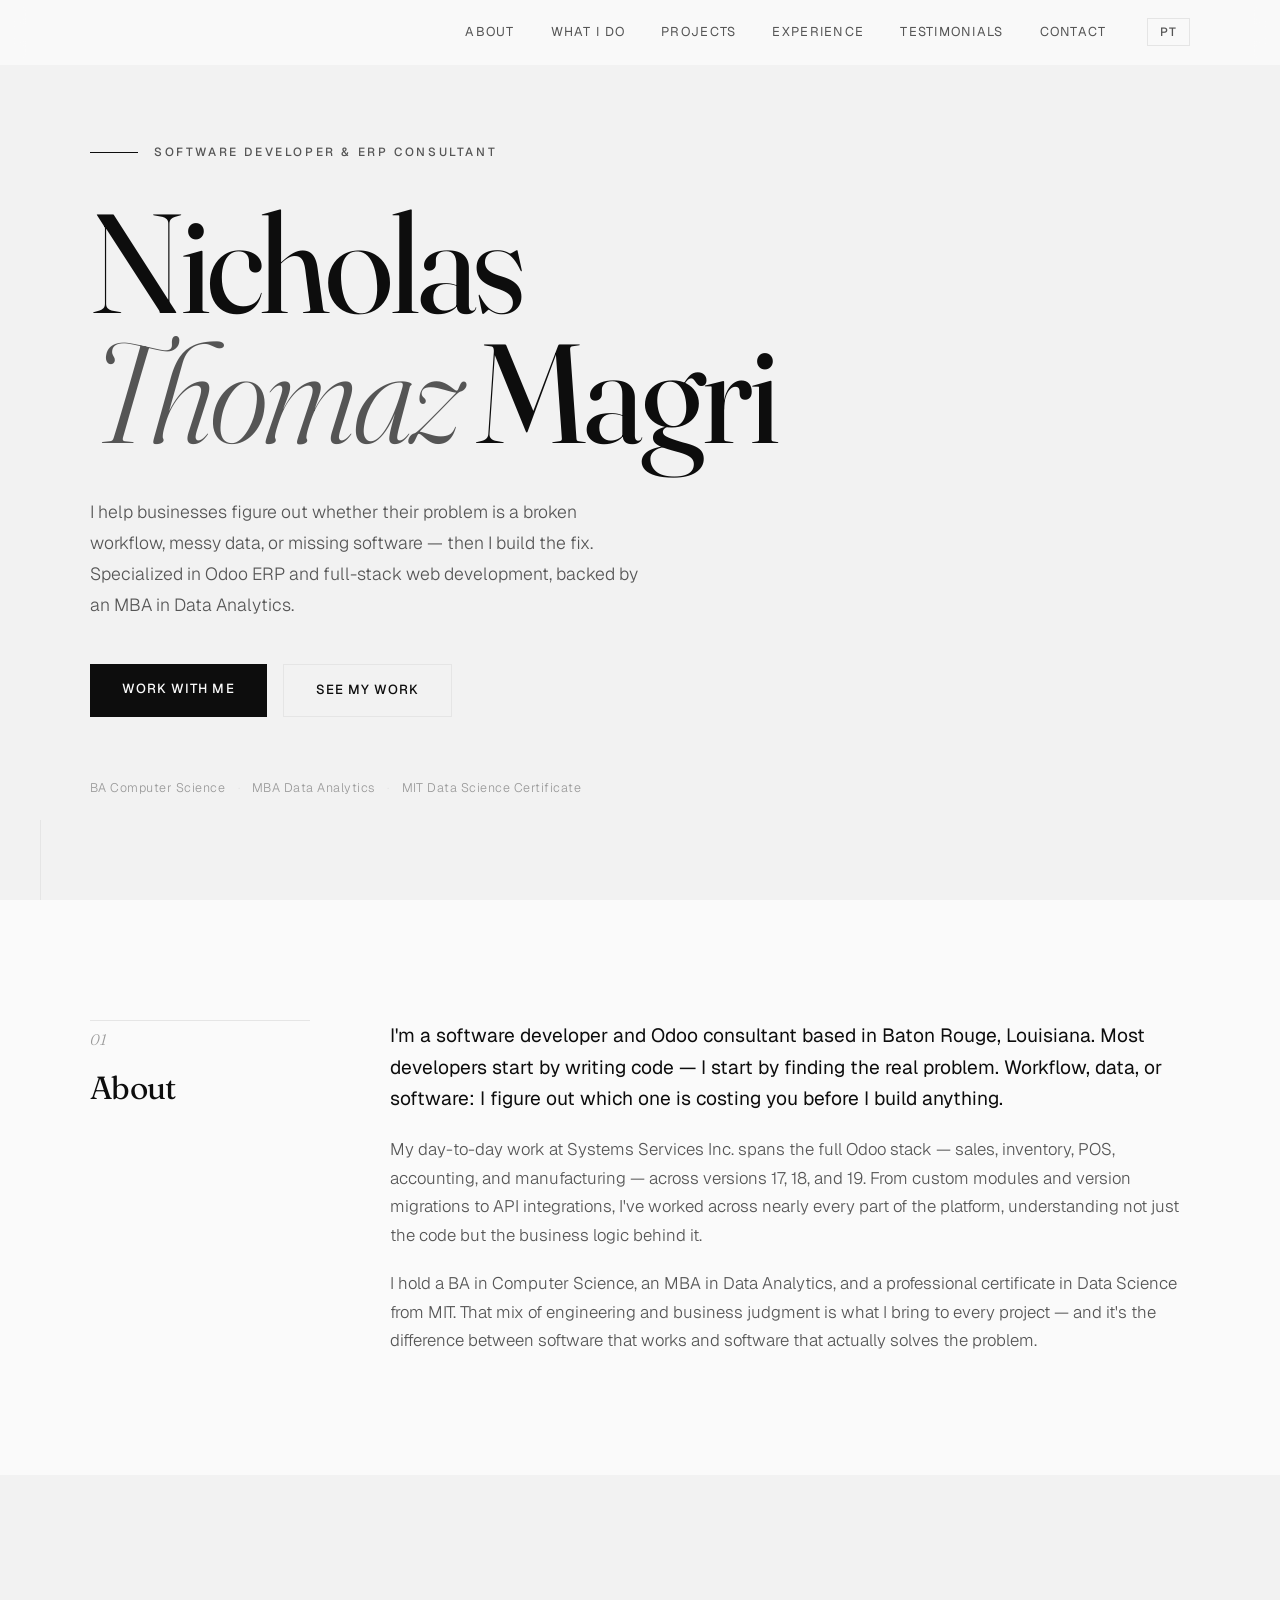
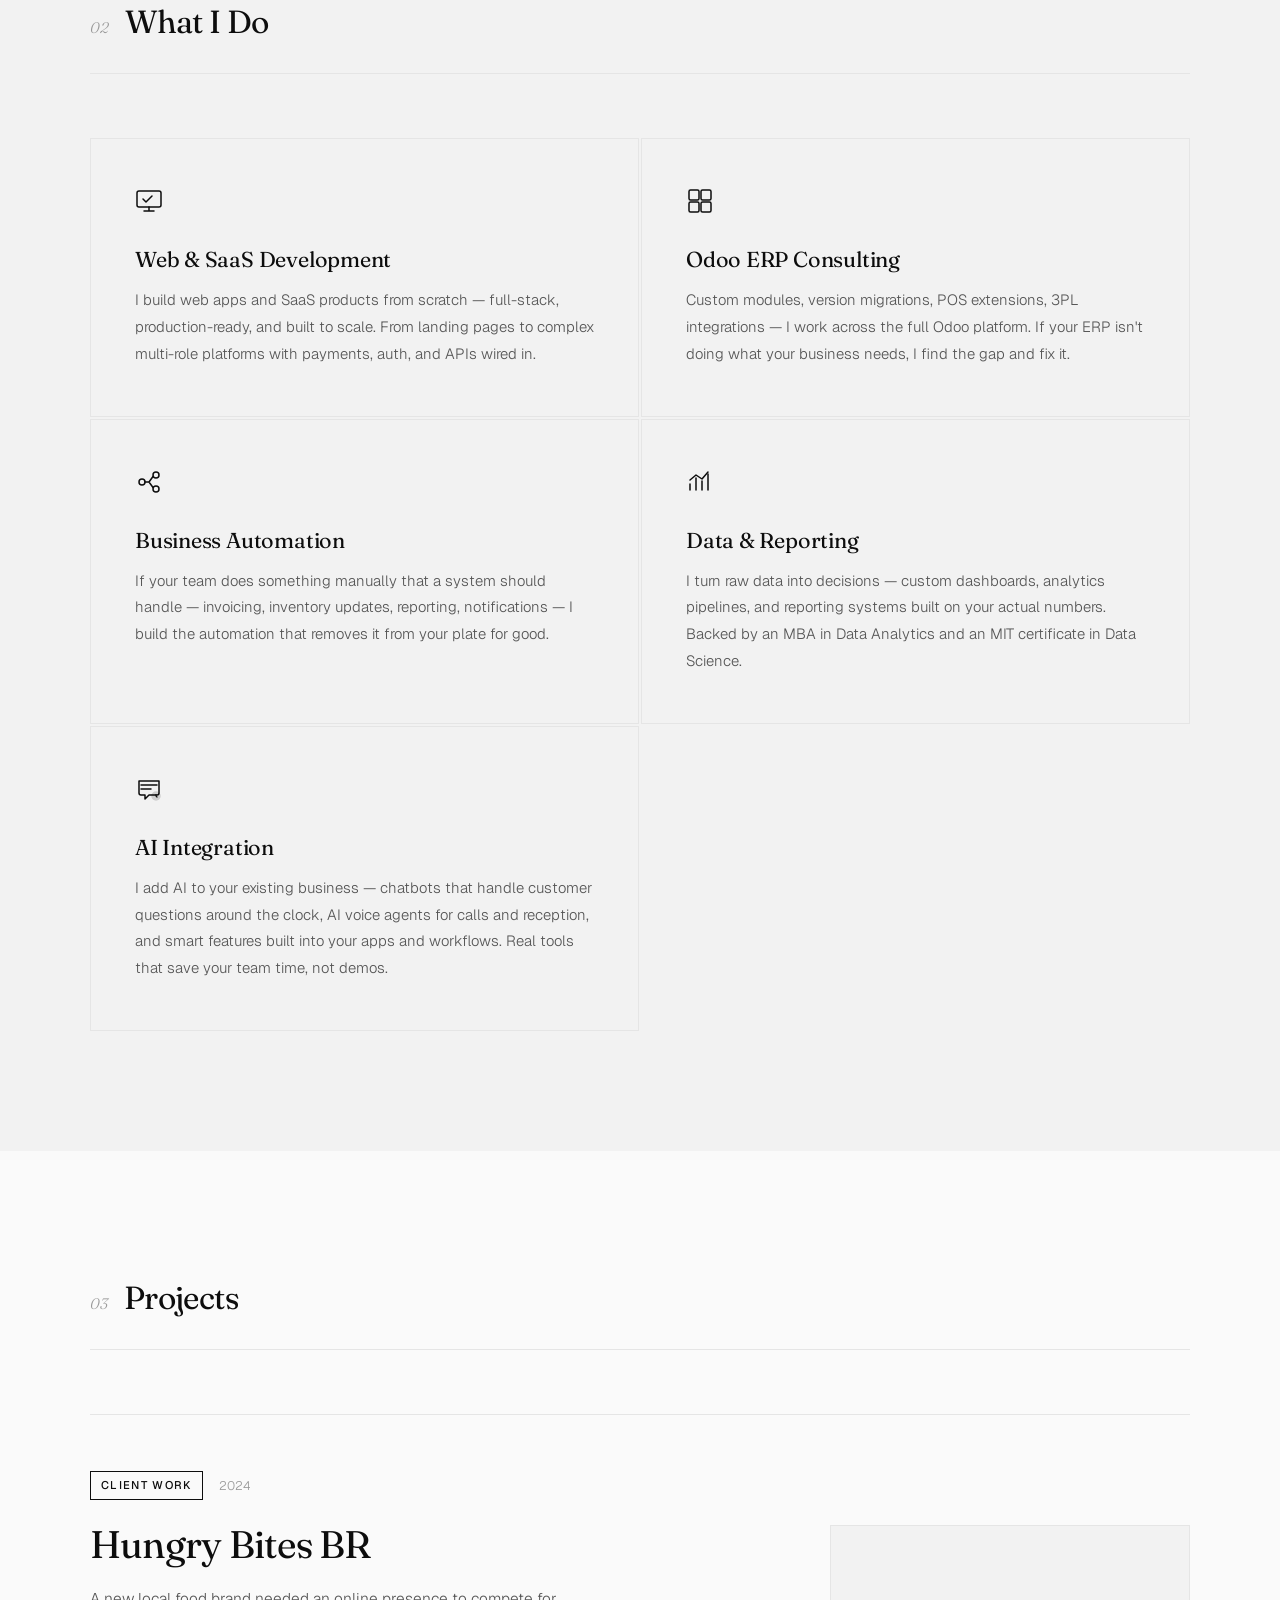
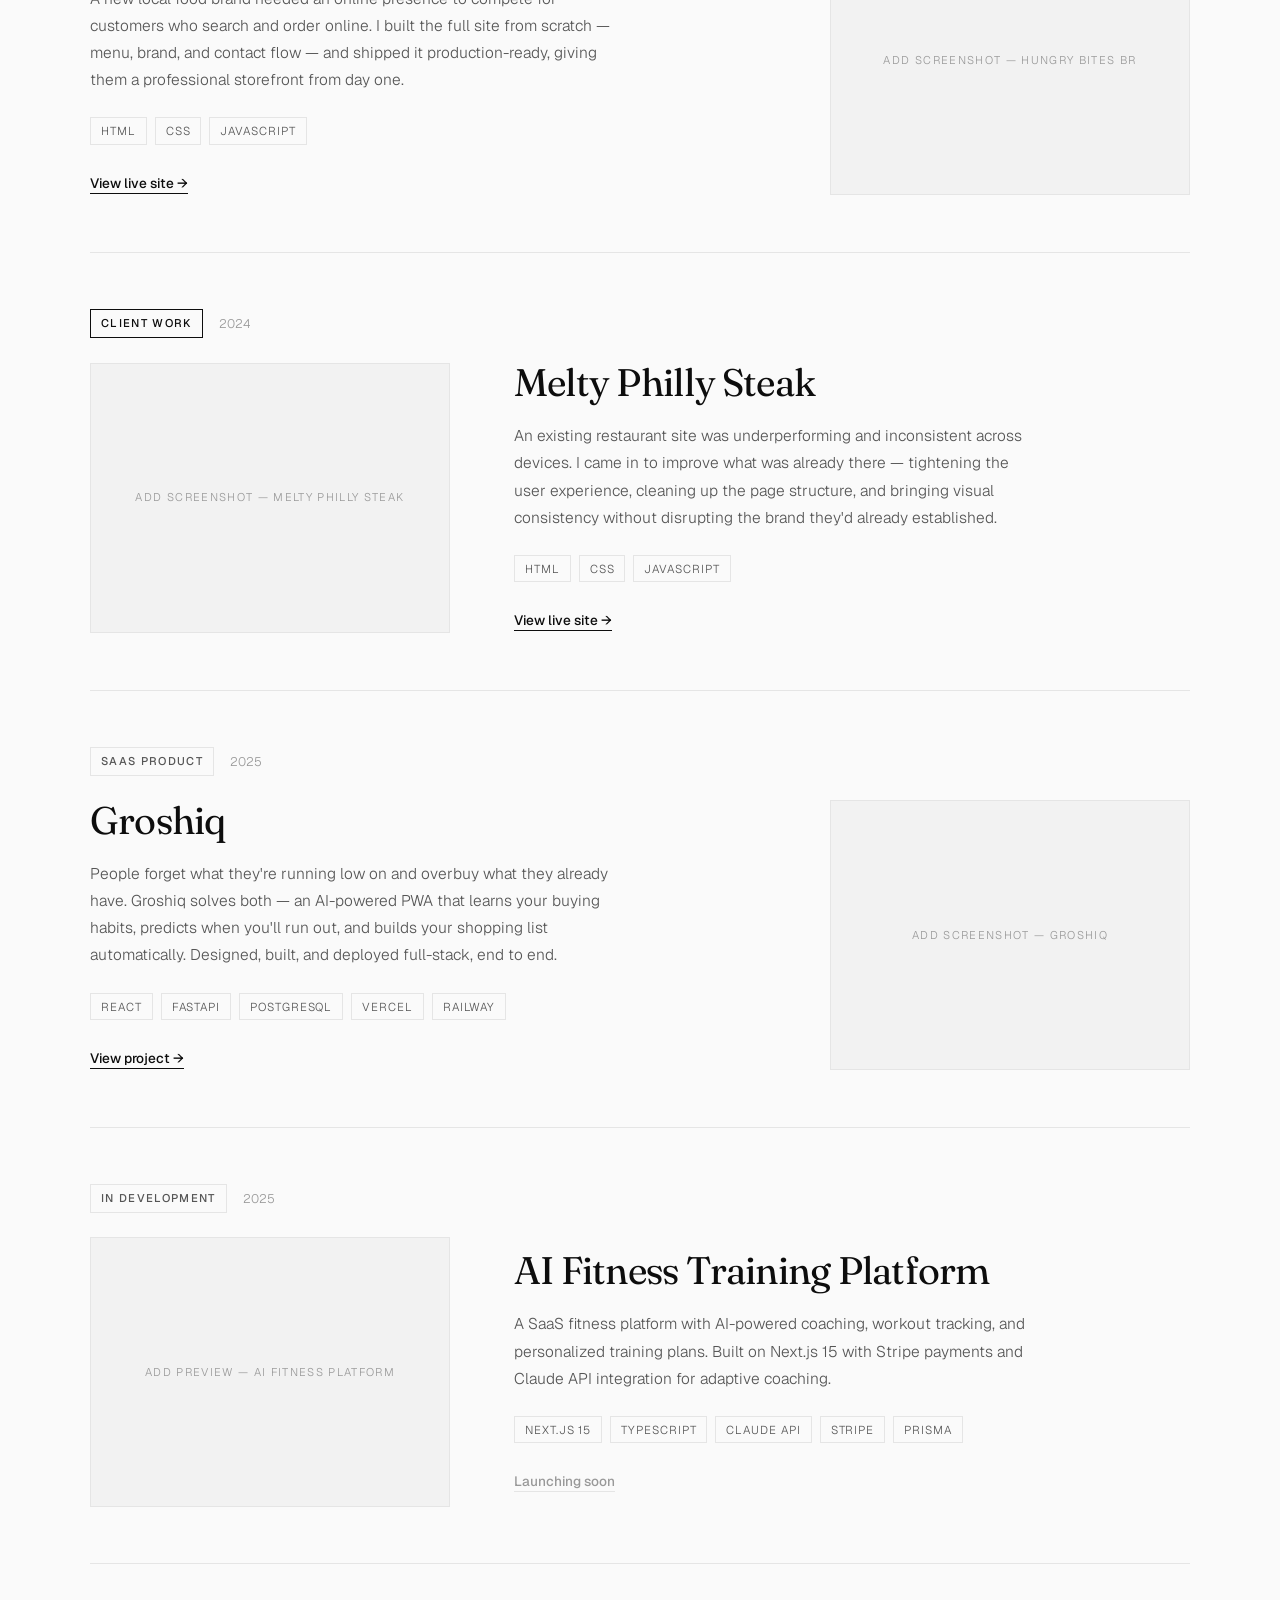
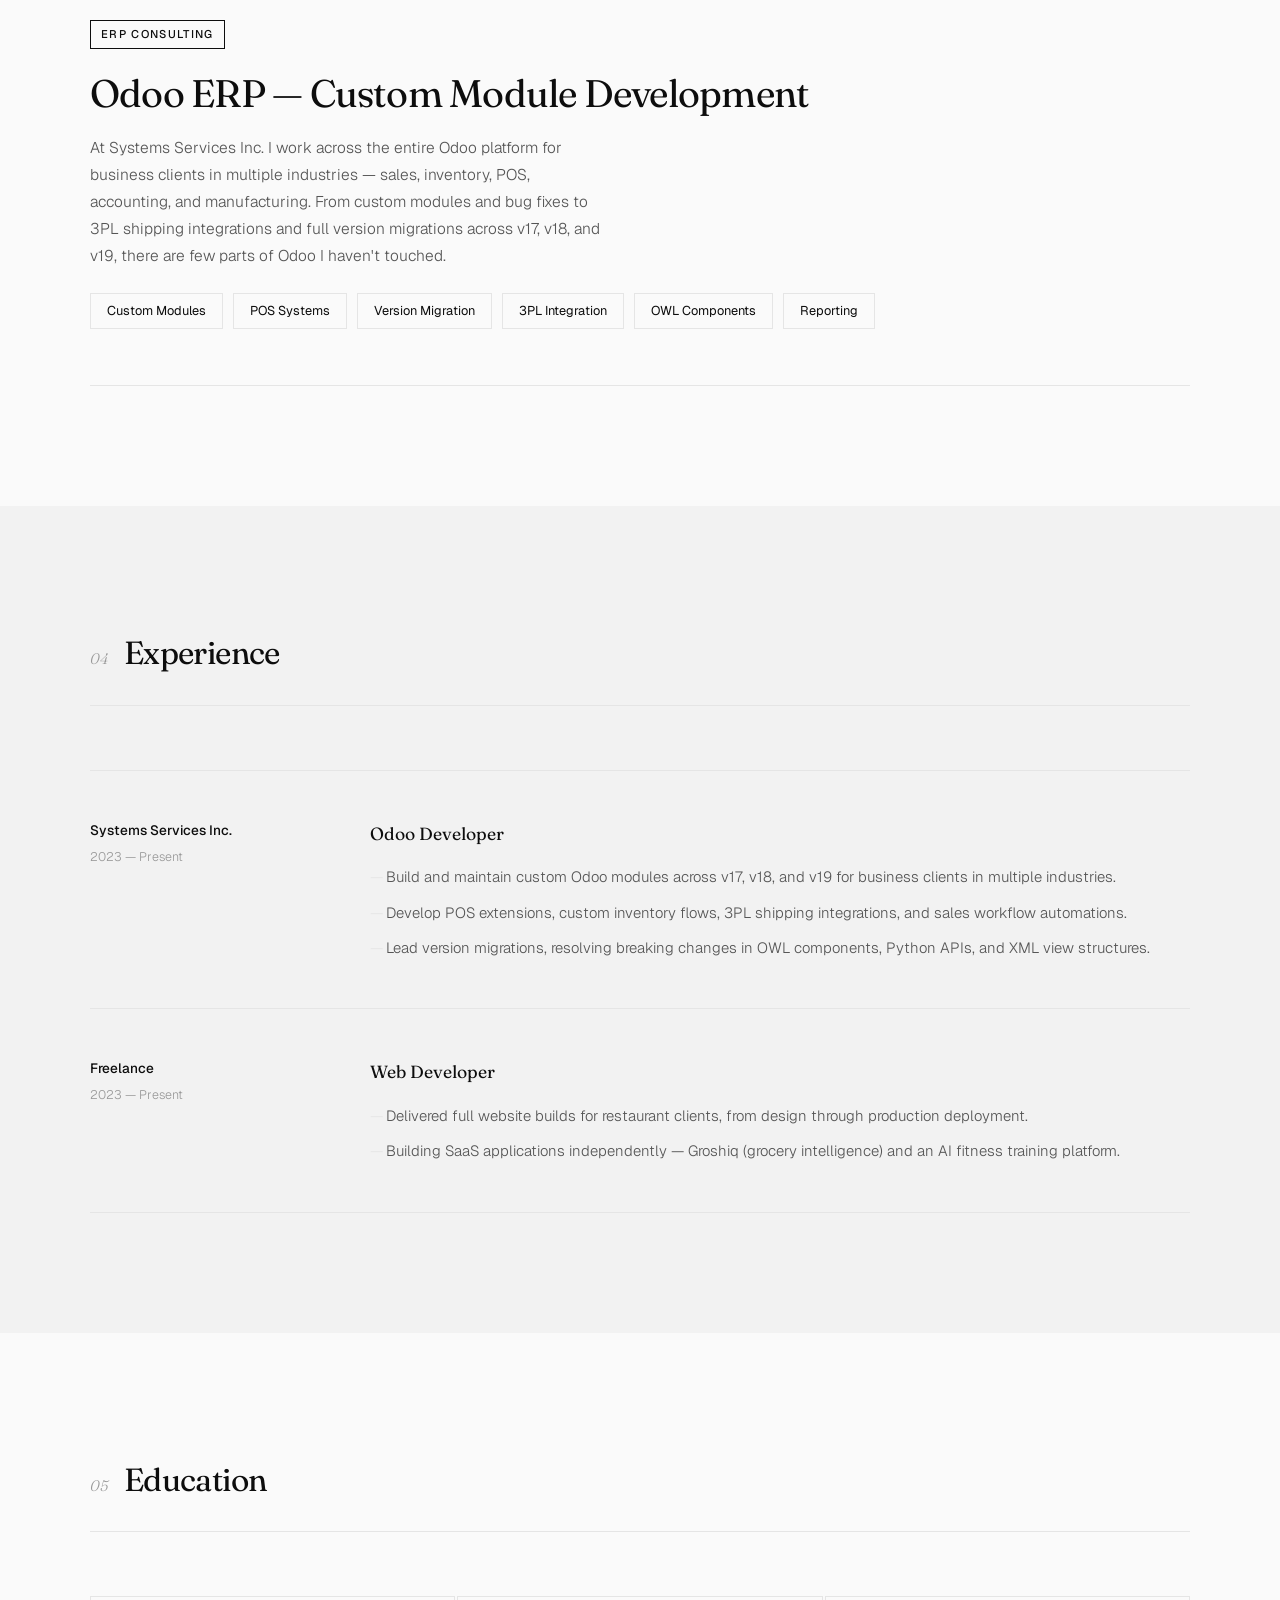
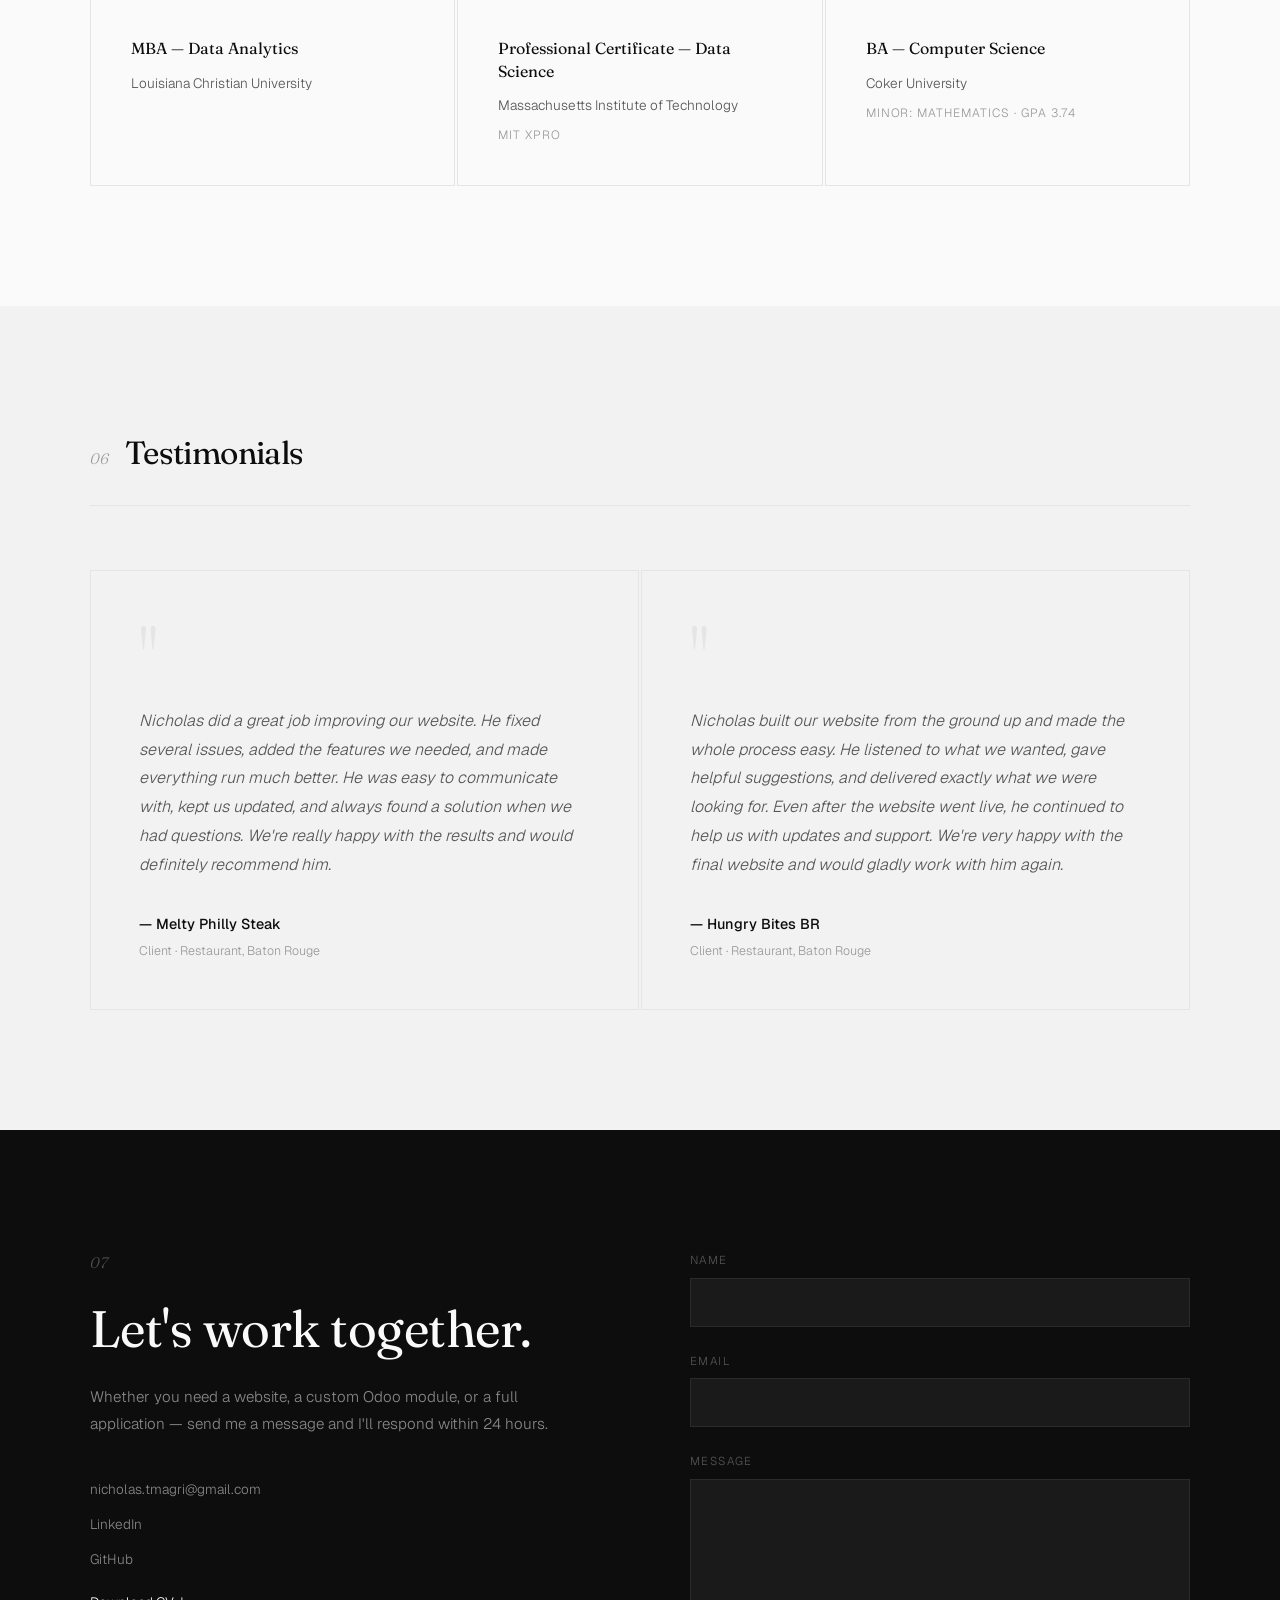
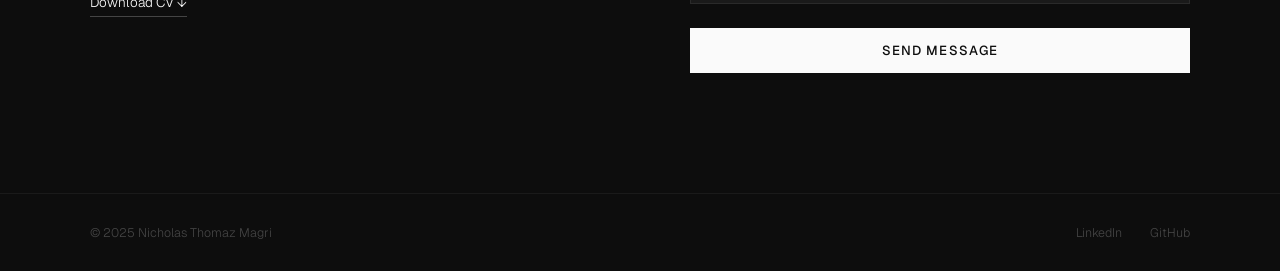
==== commit 09e19479: "Added Resume and Testimonials" ====
--- a/index.html
+++ b/index.html
@@ -383,22 +383,22 @@
       <div class="testimonials-grid">
         <div class="testimonial-card reveal">
           <div class="testimonial-quote">"</div>
-          <p class="testimonial-text" data-en="[Add real testimonial here before publishing]" data-pt="[Adicione seu depoimento real aqui antes de publicar]">
-            [Add real testimonial here before publishing]
+          <p class="testimonial-text" data-en="Nicholas did a great job improving our website. He fixed several issues, added the features we needed, and made everything run much better. He was easy to communicate with, kept us updated, and always found a solution when we had questions. We're really happy with the results and would definitely recommend him." data-pt="Nicholas fez um ótimo trabalho melhorando nosso site. Ele corrigiu vários problemas, adicionou os recursos que precisávamos e fez tudo funcionar muito melhor. Foi fácil de se comunicar, nos manteve atualizados e sempre encontrou uma solução. Estamos muito satisfeitos com os resultados e definitivamente o recomendamos.">
+            Nicholas did a great job improving our website. He fixed several issues, added the features we needed, and made everything run much better. He was easy to communicate with, kept us updated, and always found a solution when we had questions. We're really happy with the results and would definitely recommend him.
           </p>
           <div class="testimonial-author">
-            <div class="testimonial-name">— Client Name</div>
-            <div class="testimonial-role" data-en="Role · Restaurant, Baton Rouge" data-pt="Cargo · Restaurante, Baton Rouge">Role · Restaurant, Baton Rouge</div>
+            <div class="testimonial-name">— Melty Philly Steak</div>
+            <div class="testimonial-role" data-en="Client · Restaurant, Baton Rouge" data-pt="Cliente · Restaurante, Baton Rouge">Client · Restaurant, Baton Rouge</div>
           </div>
         </div>
         <div class="testimonial-card reveal">
           <div class="testimonial-quote">"</div>
-          <p class="testimonial-text" data-en="[Add real testimonial here before publishing]" data-pt="[Adicione seu depoimento real aqui antes de publicar]">
-            [Add real testimonial here before publishing]
+          <p class="testimonial-text" data-en="Nicholas built our website from the ground up and made the whole process easy. He listened to what we wanted, gave helpful suggestions, and delivered exactly what we were looking for. Even after the website went live, he continued to help us with updates and support. We're very happy with the final website and would gladly work with him again." data-pt="Nicholas construiu nosso site do zero e tornou todo o processo fácil. Ele ouviu o que queríamos, deu sugestões úteis e entregou exatamente o que procurávamos. Mesmo após o lançamento, continuou nos ajudando com atualizações e suporte. Estamos muito felizes com o site e trabalharíamos com ele novamente.">
+            Nicholas built our website from the ground up and made the whole process easy. He listened to what we wanted, gave helpful suggestions, and delivered exactly what we were looking for. Even after the website went live, he continued to help us with updates and support. We're very happy with the final website and would gladly work with him again.
           </p>
           <div class="testimonial-author">
-            <div class="testimonial-name">— Client Name</div>
-            <div class="testimonial-role" data-en="Role · Company" data-pt="Cargo · Empresa">Role · Company</div>
+            <div class="testimonial-name">— Hungry Bites BR</div>
+            <div class="testimonial-role" data-en="Client · Restaurant, Baton Rouge" data-pt="Cliente · Restaurante, Baton Rouge">Client · Restaurant, Baton Rouge</div>
           </div>
         </div>
       </div>
@@ -418,7 +418,7 @@
           <a href="mailto:nicholas.tmagri@gmail.com" class="contact-detail-item">nicholas.tmagri@gmail.com</a>
           <a href="https://www.linkedin.com/in/nicholas-magri-24b86b232/" target="_blank" rel="noopener" class="contact-detail-item">LinkedIn</a>
           <a href="https://github.com/Ntmagri" target="_blank" rel="noopener" class="contact-detail-item">GitHub</a>
-          <a href="nicholas-thomaz-magri-cv.pdf" download class="contact-detail-item contact-cv" data-en="Download CV ↓" data-pt="Baixar CV ↓">Download CV ↓</a>
+          <a href="nicholas-thomaz-magri-cv.pdf" download="Nicholas-Thomaz-Magri-CV.pdf" type="application/octet-stream" class="contact-detail-item contact-cv" data-en="Download CV ↓" data-pt="Baixar CV ↓">Download CV ↓</a>
         </div>
       </div>
       <div class="contact-right">
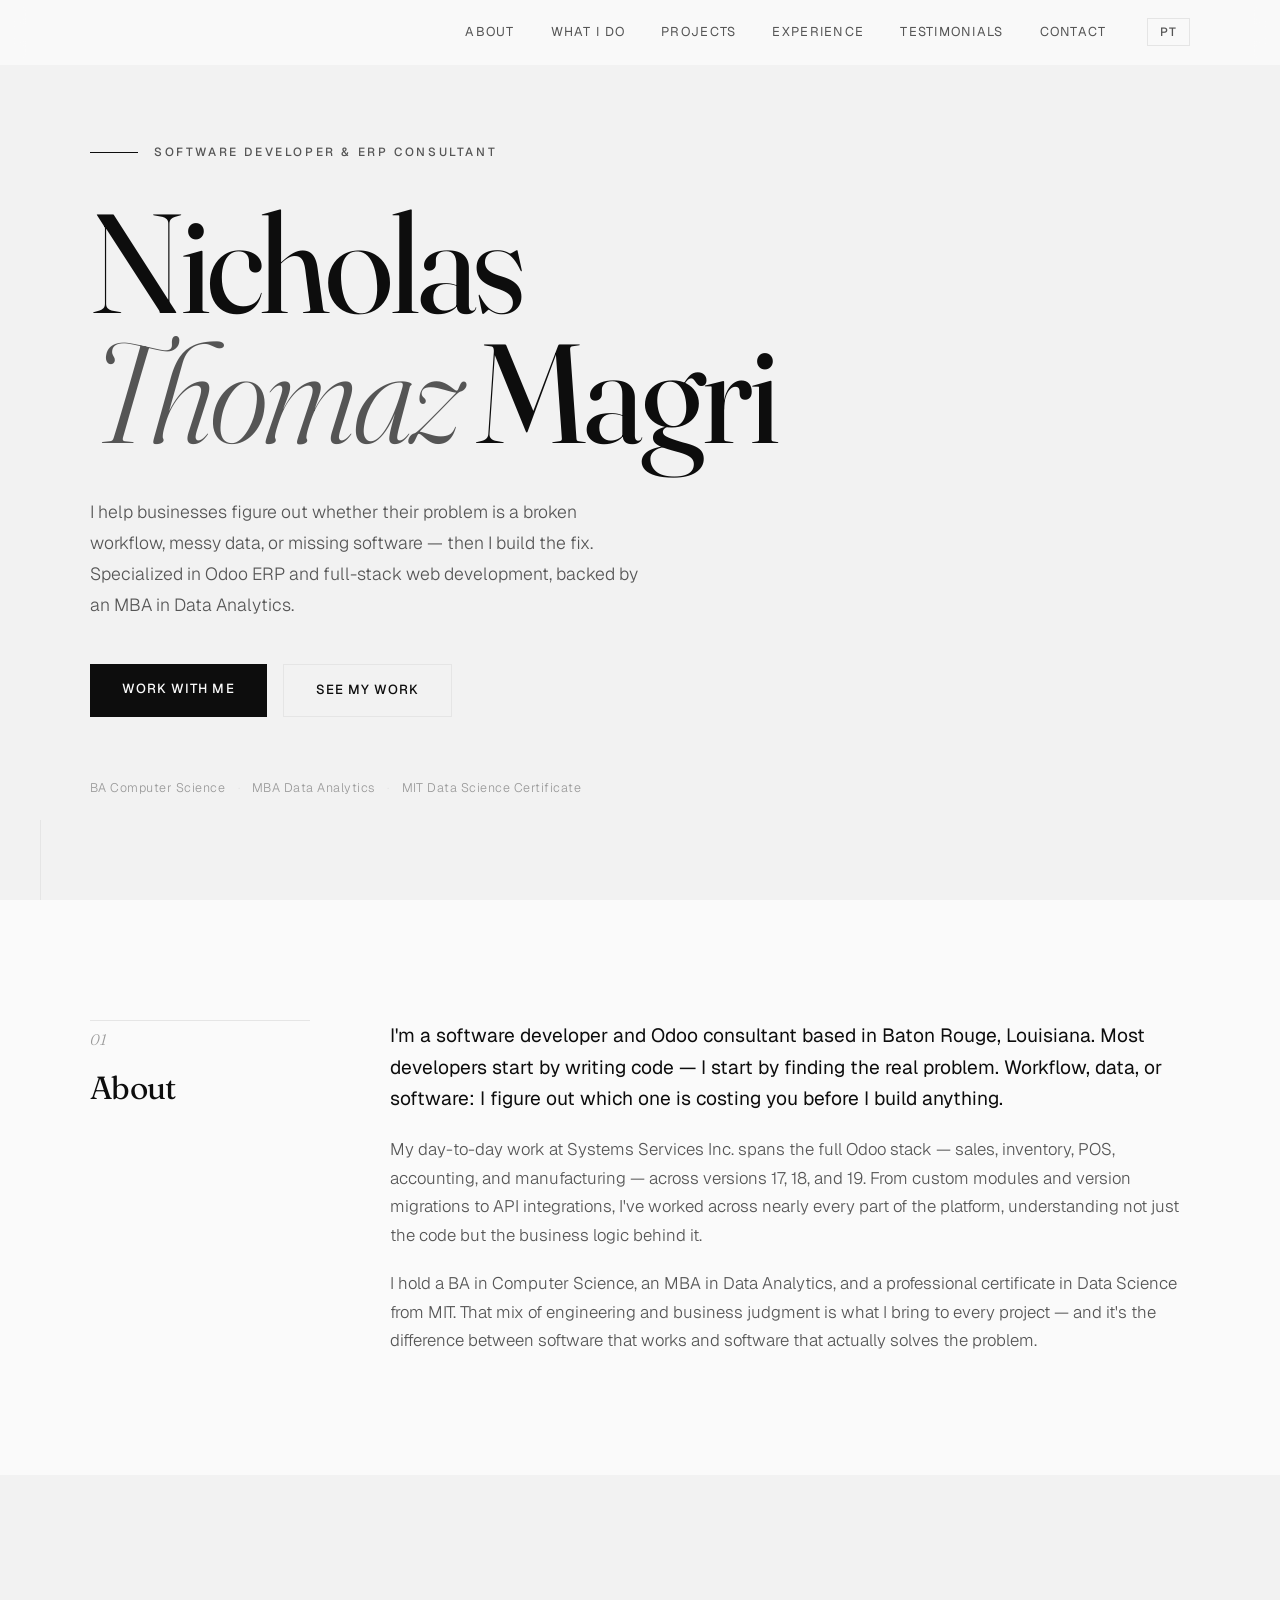
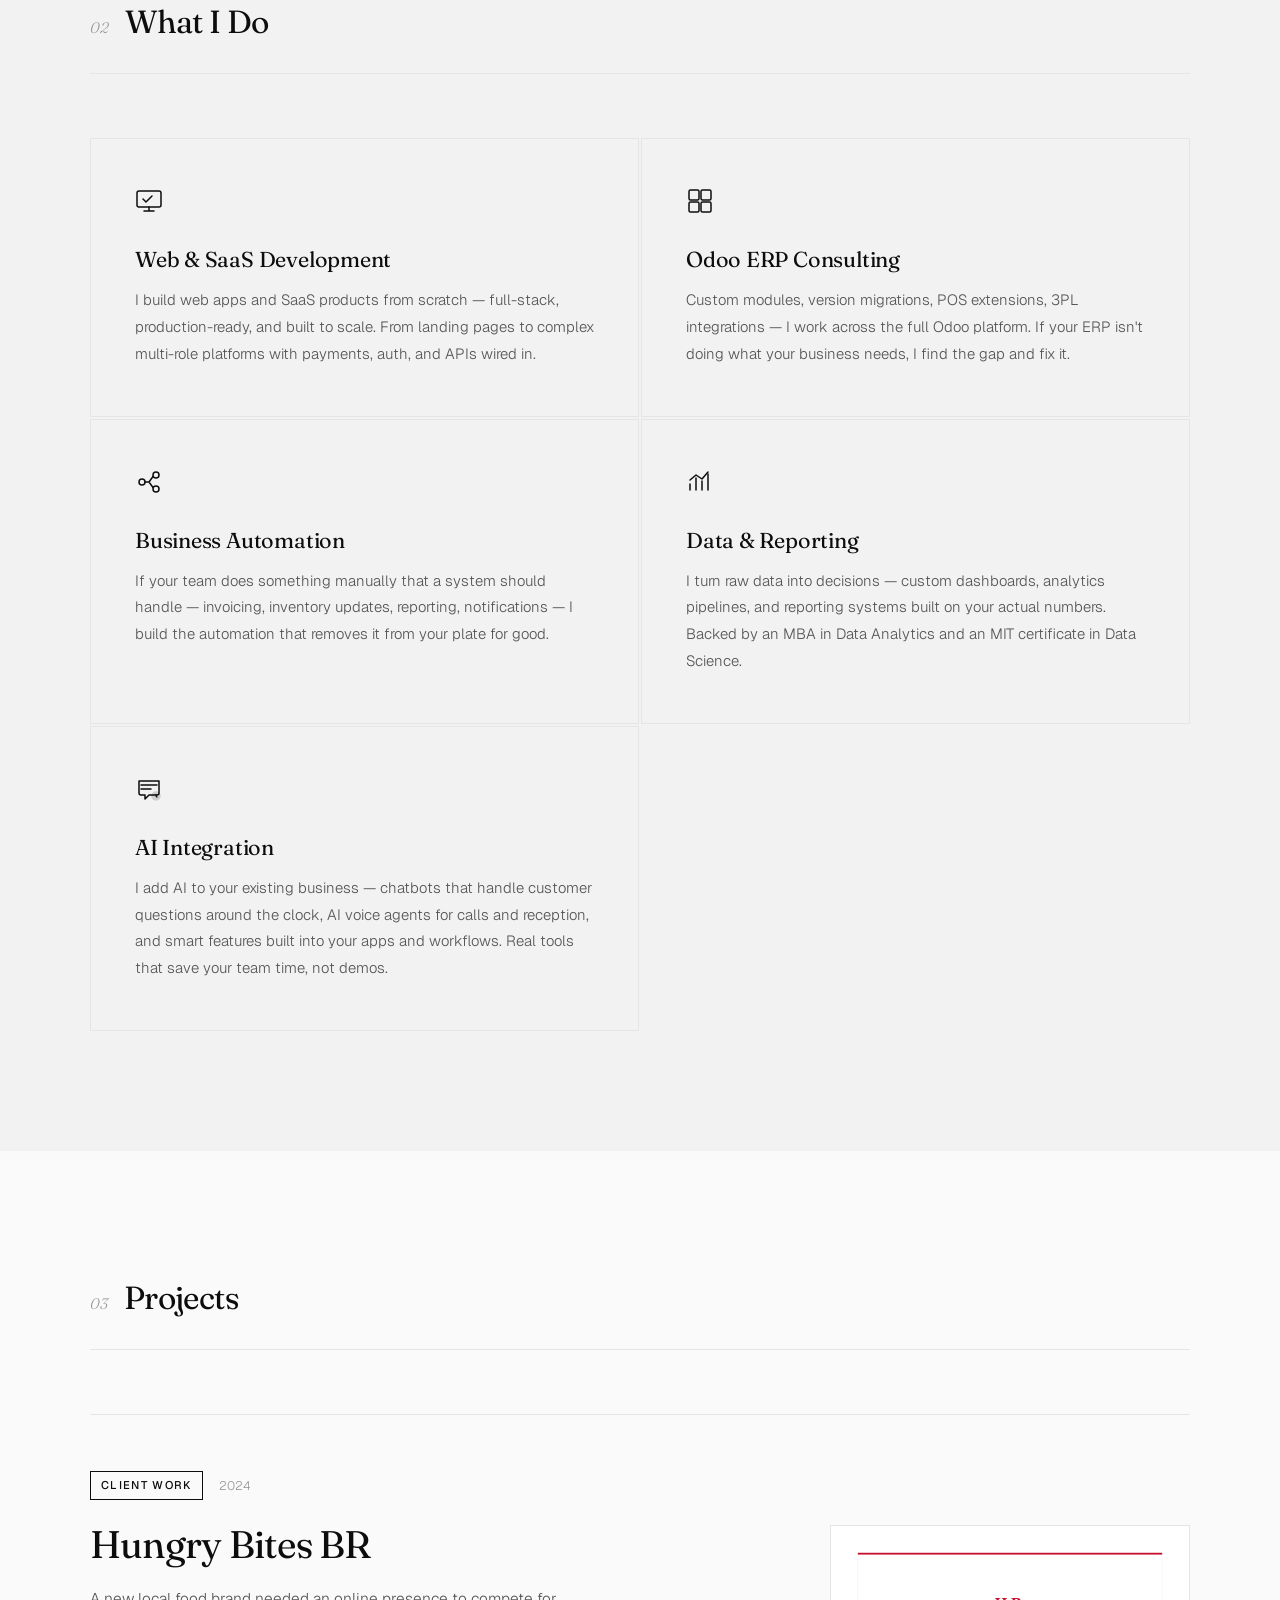
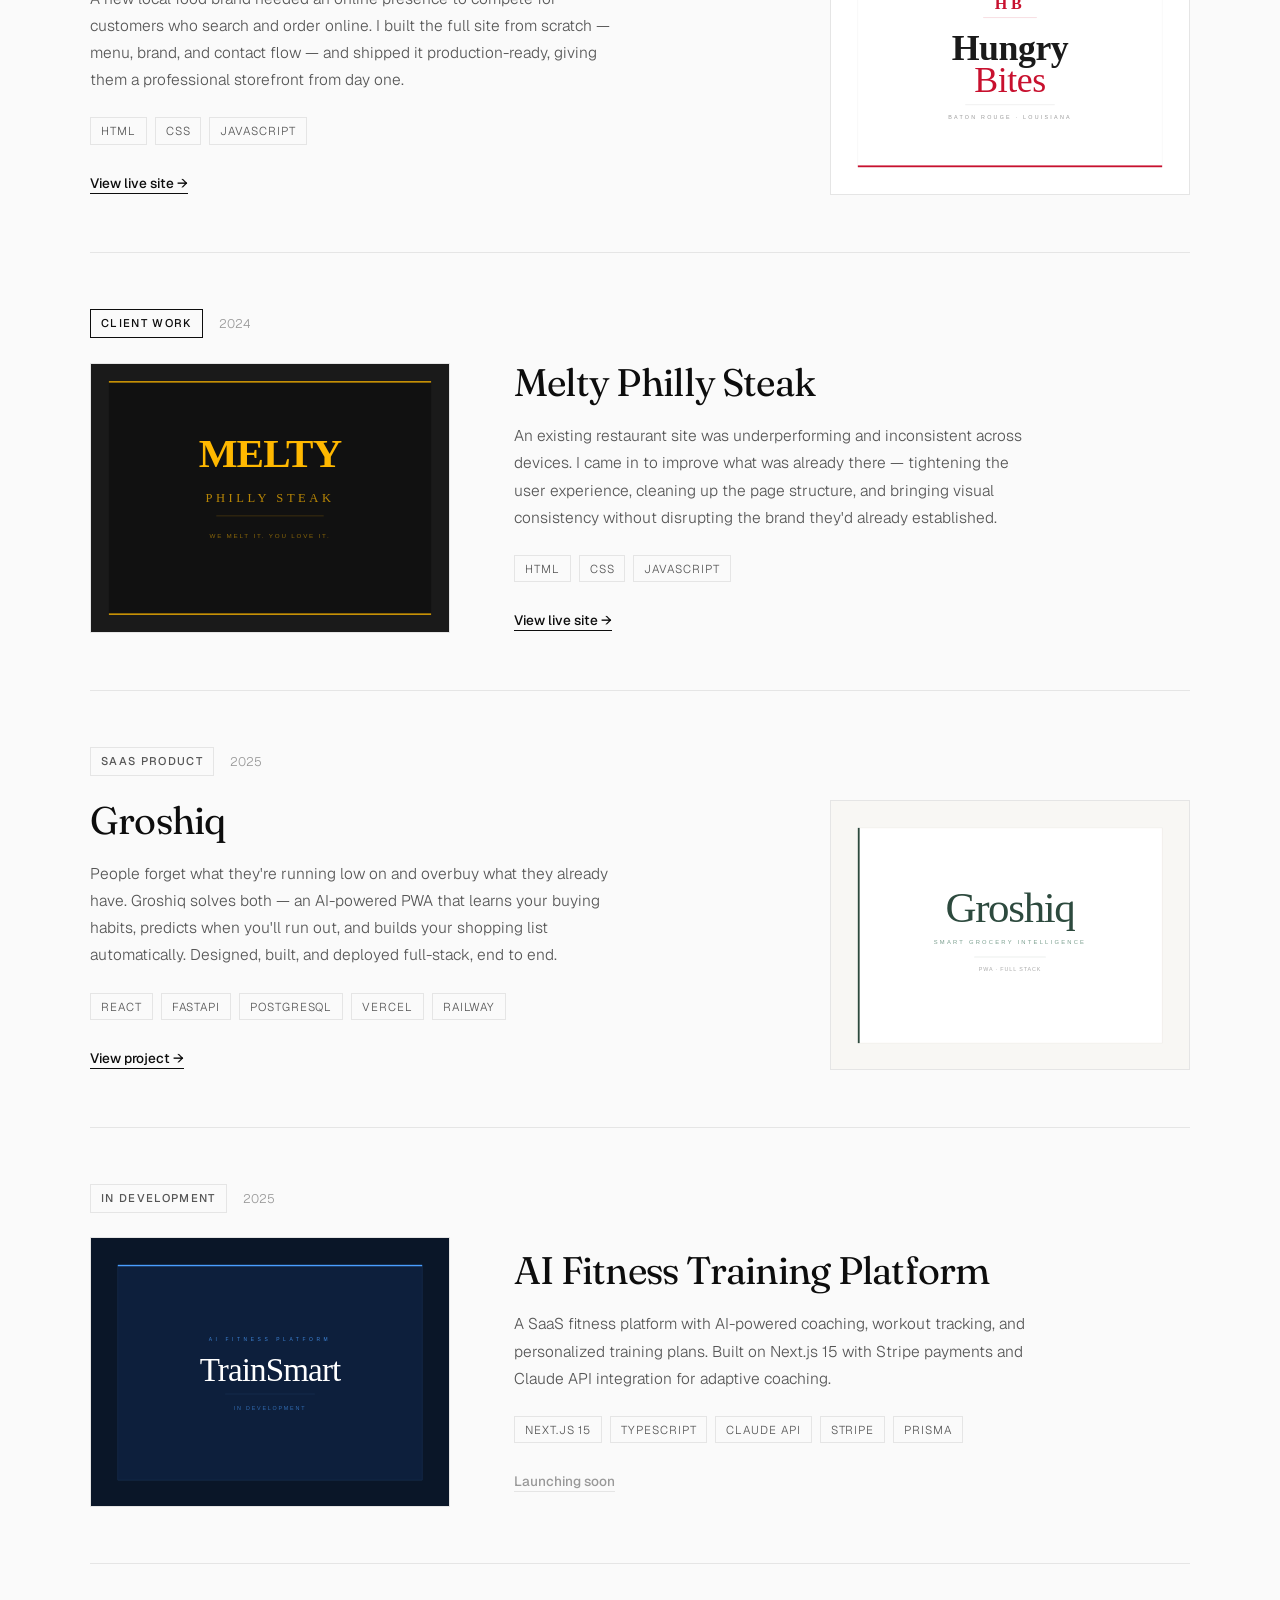
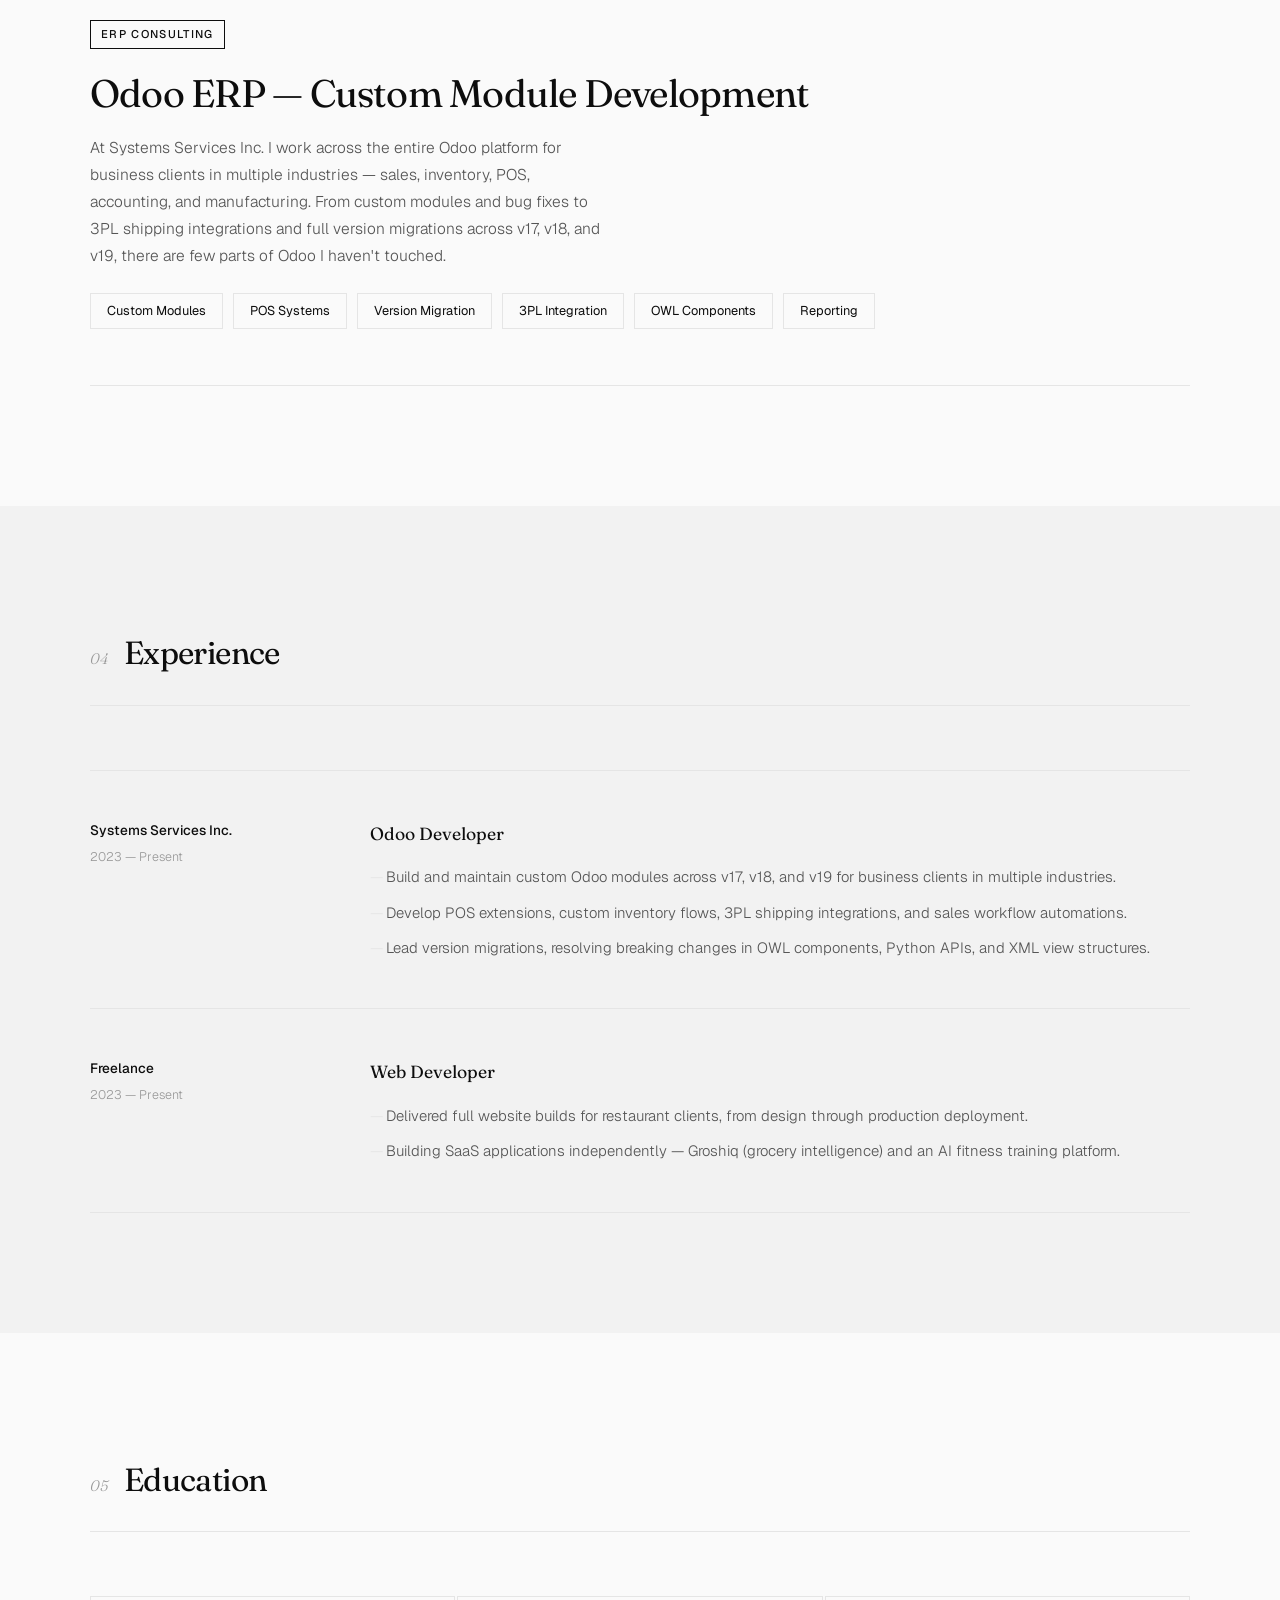
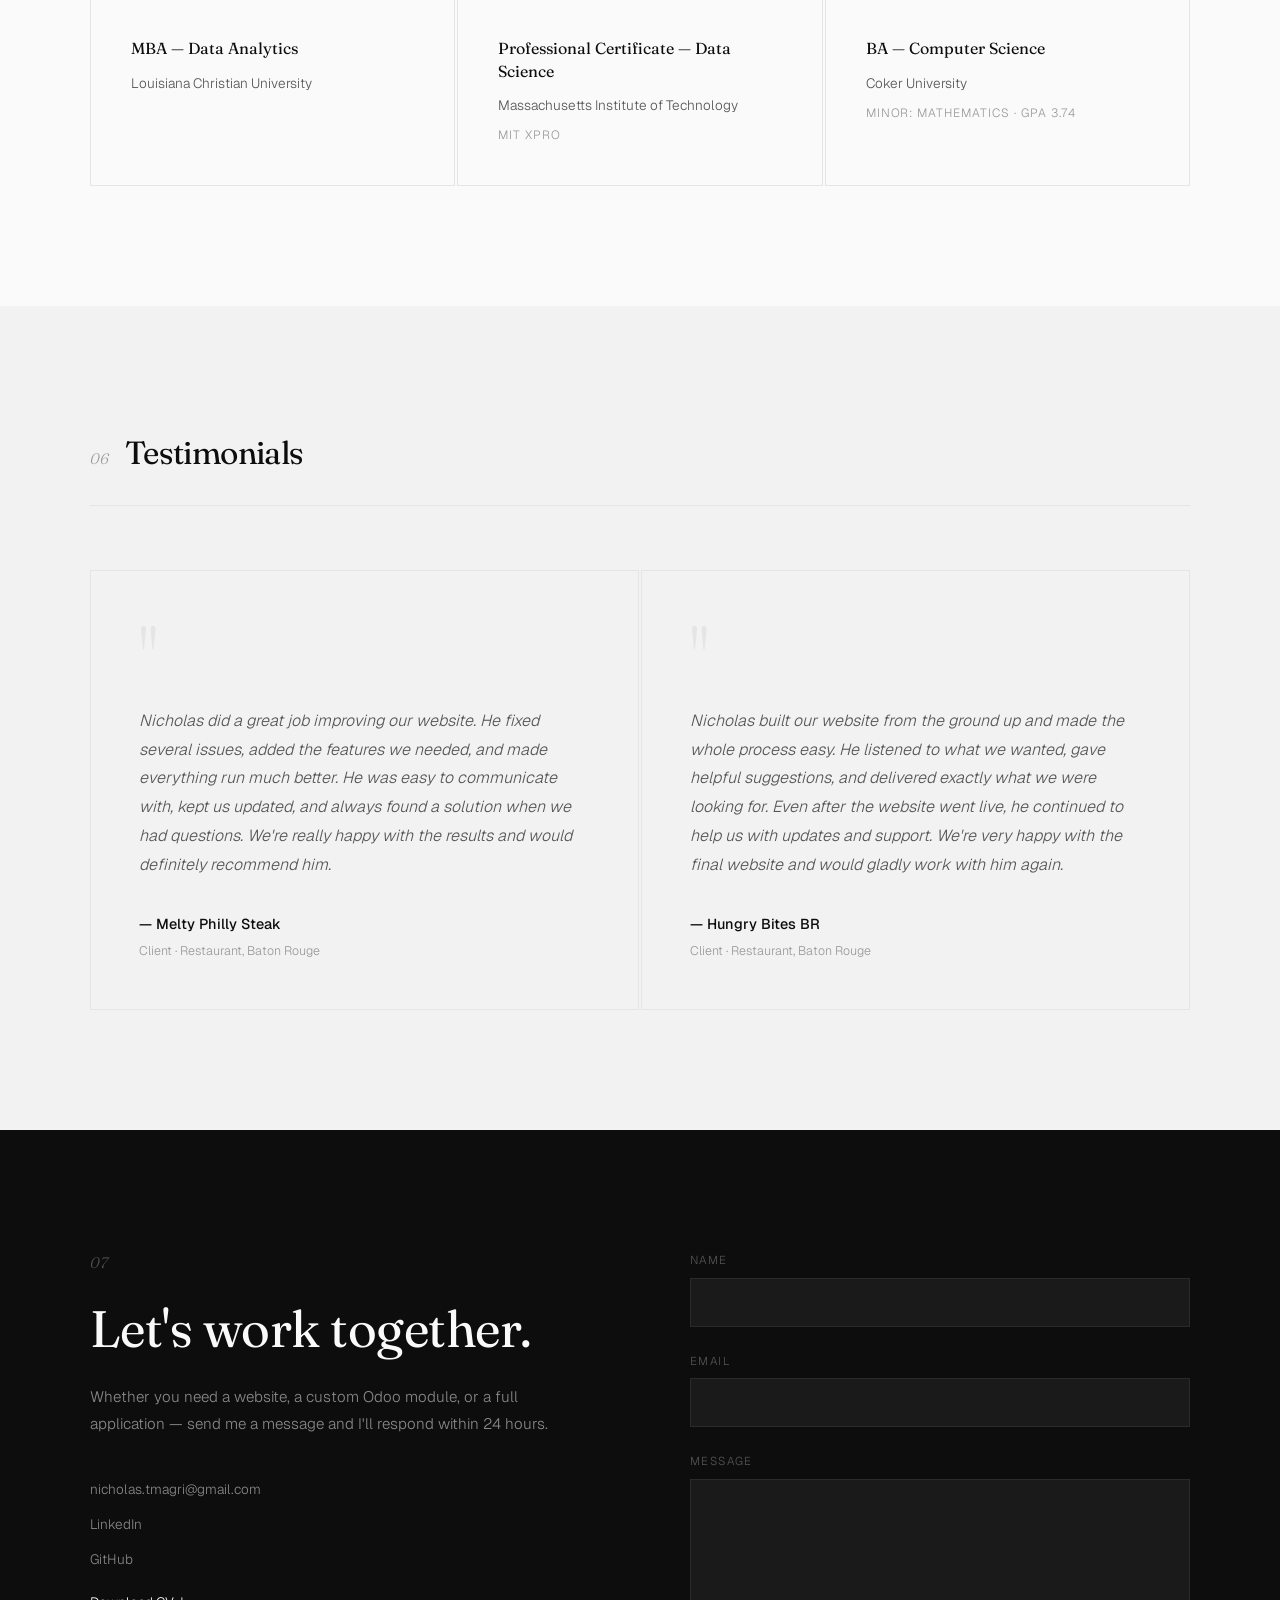
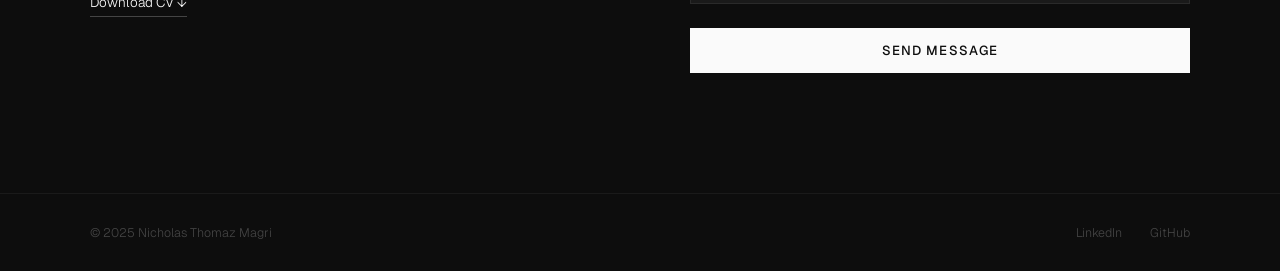
==== commit 14a910fb: "Updates to Portfolio" ====
--- a/index.html
+++ b/index.html
@@ -15,7 +15,6 @@
   <meta property="og:description" content="I diagnose whether your problem is workflow, data, or code — then build the fix. Odoo ERP & full-stack development." />
 
   <!-- FAVICON -->
-  <!-- TODO: add favicon.ico and the PNGs below to your folder (use realfavicongenerator.net) -->
   <link rel="icon" href="favicon.ico" sizes="any" />
   <link rel="icon" type="image/png" sizes="32x32" href="favicon-32x32.png" />
   <link rel="apple-touch-icon" href="apple-touch-icon.png" />
@@ -206,9 +205,7 @@
               </div>
               <a href="https://hungrybitesbr.com" target="_blank" rel="noopener" class="project-link" data-en="View live site →" data-pt="Ver site →">View live site →</a>
             </div>
-            <div class="project-img-placeholder">
-              <span data-en="Add screenshot — Hungry Bites BR" data-pt="Adicionar captura — Hungry Bites BR">Add screenshot — Hungry Bites BR</span>
-            </div>
+            <div class="project-img-wrap"><img src="images/hungrybites.svg" alt="Hungry Bites BR website" class="project-img"/></div>
           </div>
         </div>
 
@@ -229,9 +226,7 @@
               </div>
               <a href="https://meltyphillysteak.com" target="_blank" rel="noopener" class="project-link" data-en="View live site →" data-pt="Ver site →">View live site →</a>
             </div>
-            <div class="project-img-placeholder">
-              <span data-en="Add screenshot — Melty Philly Steak" data-pt="Adicionar captura — Melty Philly Steak">Add screenshot — Melty Philly Steak</span>
-            </div>
+            <div class="project-img-wrap"><img src="images/melty.svg" alt="Melty Philly Steak website" class="project-img"/></div>
           </div>
         </div>
 
@@ -252,9 +247,7 @@
               </div>
               <a href="https://groshiq.com" target="_blank" rel="noopener" class="project-link" data-en="View project →" data-pt="Ver projeto →">View project →</a>
             </div>
-            <div class="project-img-placeholder">
-              <span data-en="Add screenshot — Groshiq" data-pt="Adicionar captura — Groshiq">Add screenshot — Groshiq</span>
-            </div>
+            <div class="project-img-wrap"><img src="images/groshiq.svg" alt="Groshiq app" class="project-img"/></div>
           </div>
         </div>
 
@@ -275,9 +268,7 @@
               </div>
               <span class="project-link muted" data-en="Launching soon" data-pt="Em breve">Launching soon</span>
             </div>
-            <div class="project-img-placeholder">
-              <span data-en="Add preview — AI Fitness Platform" data-pt="Adicionar prévia — Plataforma de Fitness">Add preview — AI Fitness Platform</span>
-            </div>
+            <div class="project-img-wrap"><img src="images/fitness.svg" alt="AI Fitness Training Platform" class="project-img"/></div>
           </div>
         </div>
 
--- a/styles.css
+++ b/styles.css
@@ -1,8 +1,3 @@
-/* ============================================
-   NICHOLAS THOMAZ MAGRI — Portfolio
-   Black/White Minimal — Professional
-   ============================================ */
-
 *, *::before, *::after {
   box-sizing: border-box;
   margin: 0;
@@ -492,28 +487,22 @@
   cursor: default;
 }
 
-.project-img-placeholder {
+.project-img-wrap {
   aspect-ratio: 4/3;
-  background: var(--grey-100);
+  overflow: hidden;
   border: 1px solid var(--grey-200);
-  display: flex;
-  align-items: center;
-  justify-content: center;
-  font-size: 0.7rem;
-  letter-spacing: 0.12em;
-  text-transform: uppercase;
-  color: var(--grey-400);
-  text-align: center;
-  padding: 16px;
   transition: border-color 0.4s ease;
 }
 
-.project-item:hover .project-img-placeholder {
+.project-img {
+  width: 100%;
+  height: 100%;
+  object-fit: cover;
+  display: block;
+}
+
+.project-item:hover .project-img-wrap {
   border-color: var(--grey-400);
-}
-
-section:nth-child(even) .project-img-placeholder {
-  background: var(--white);
 }
 
 .odoo-pills {
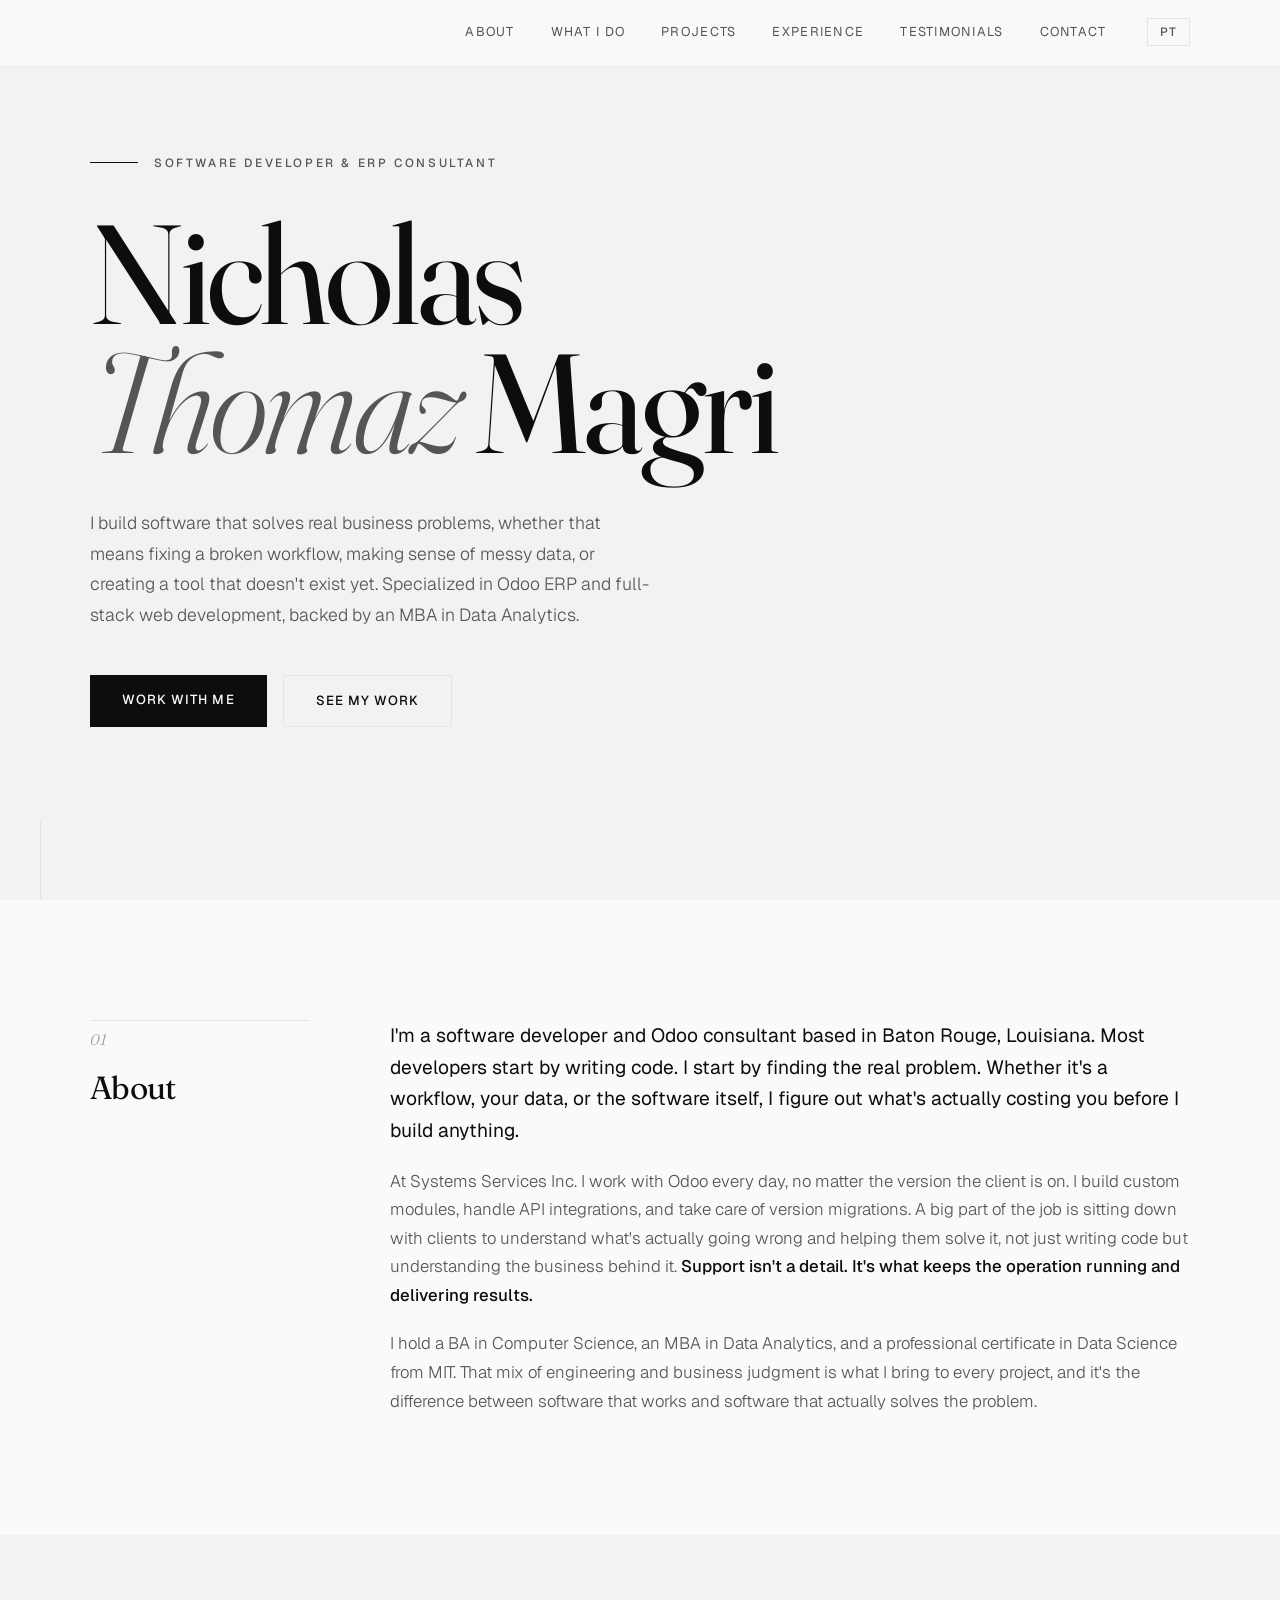
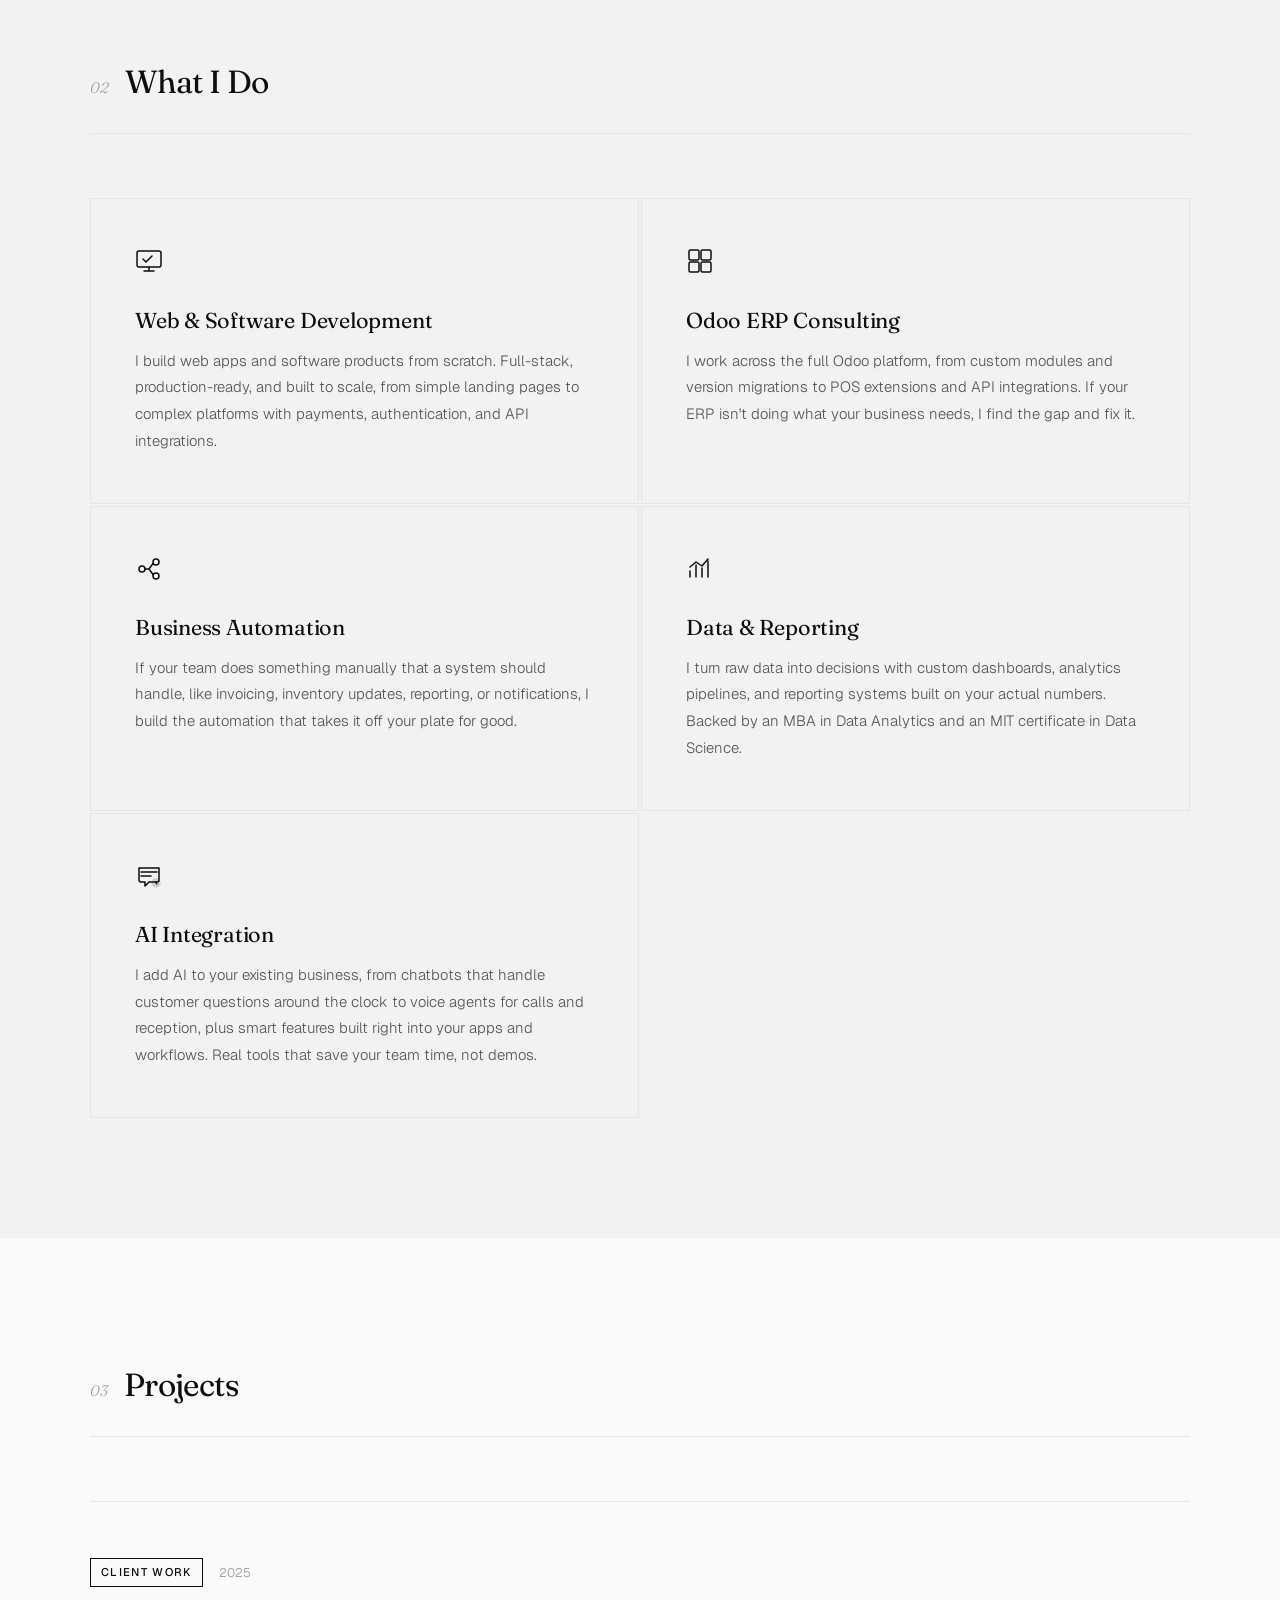
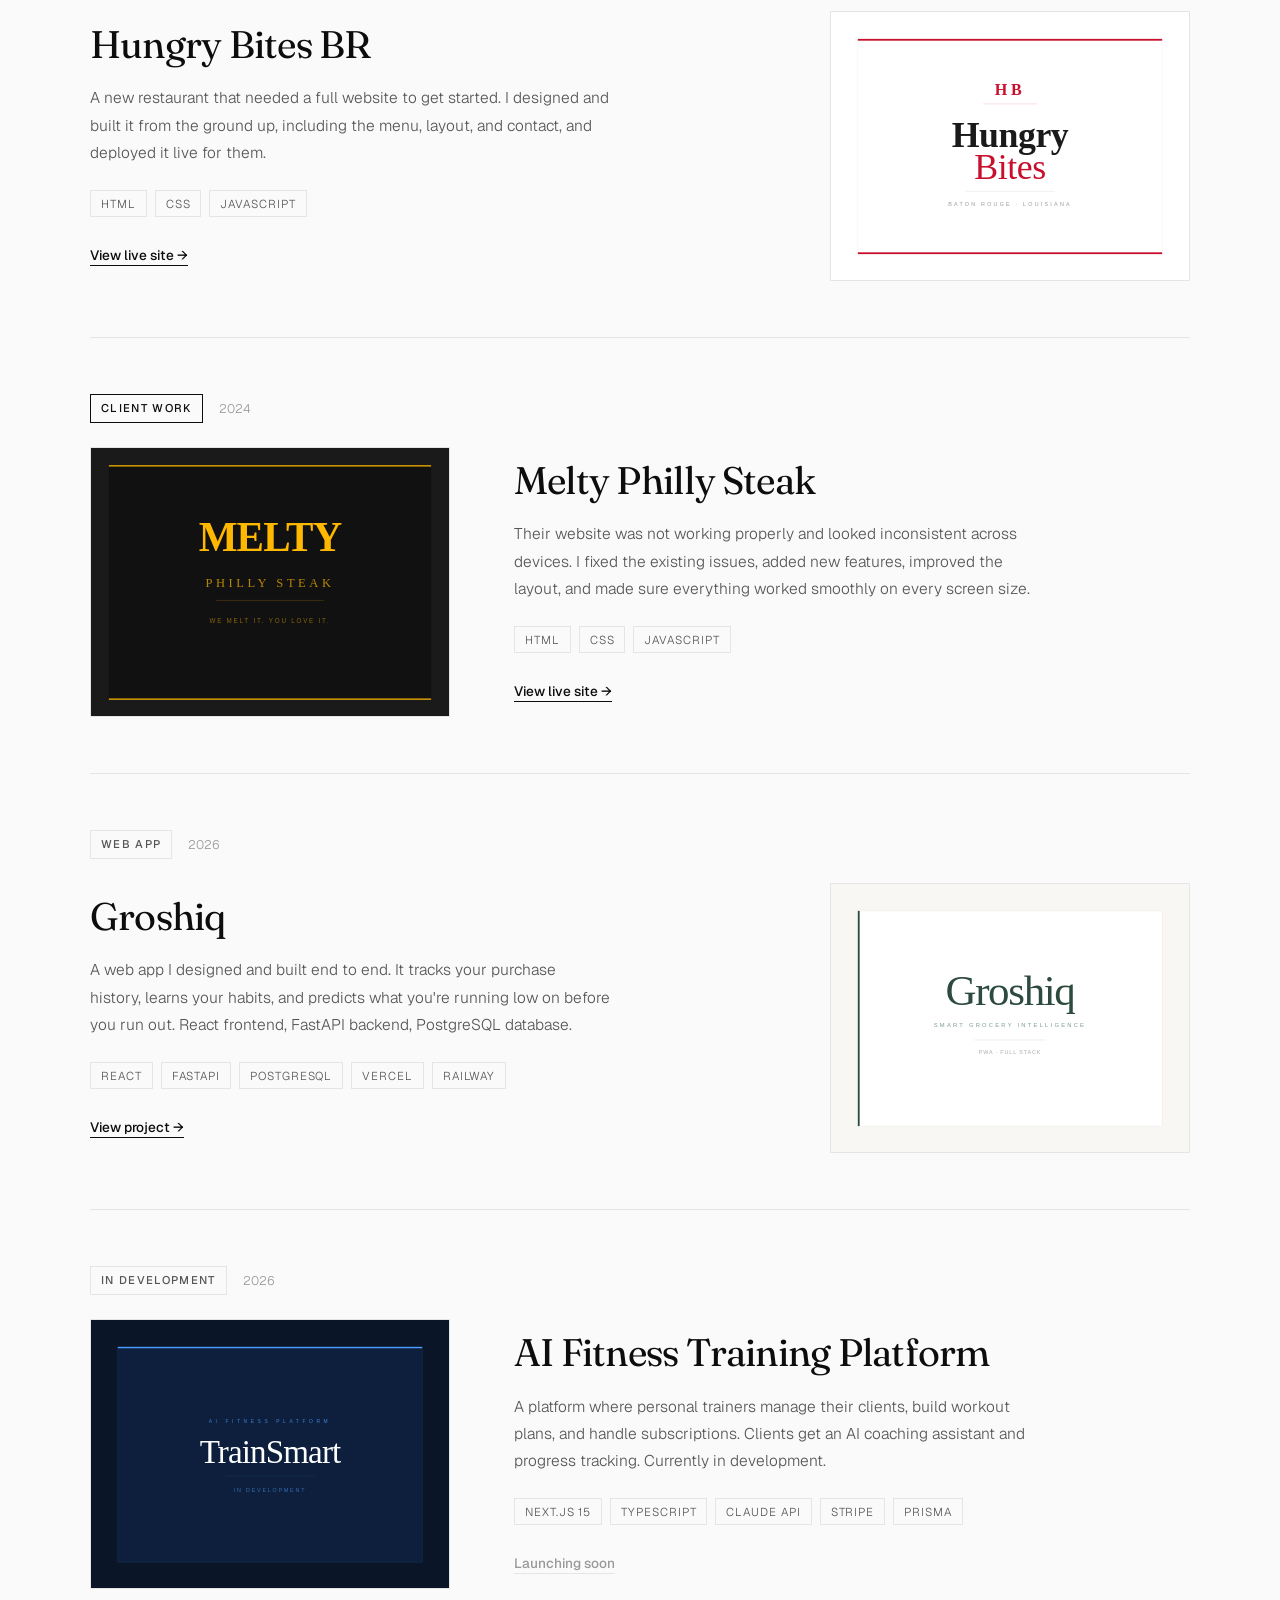
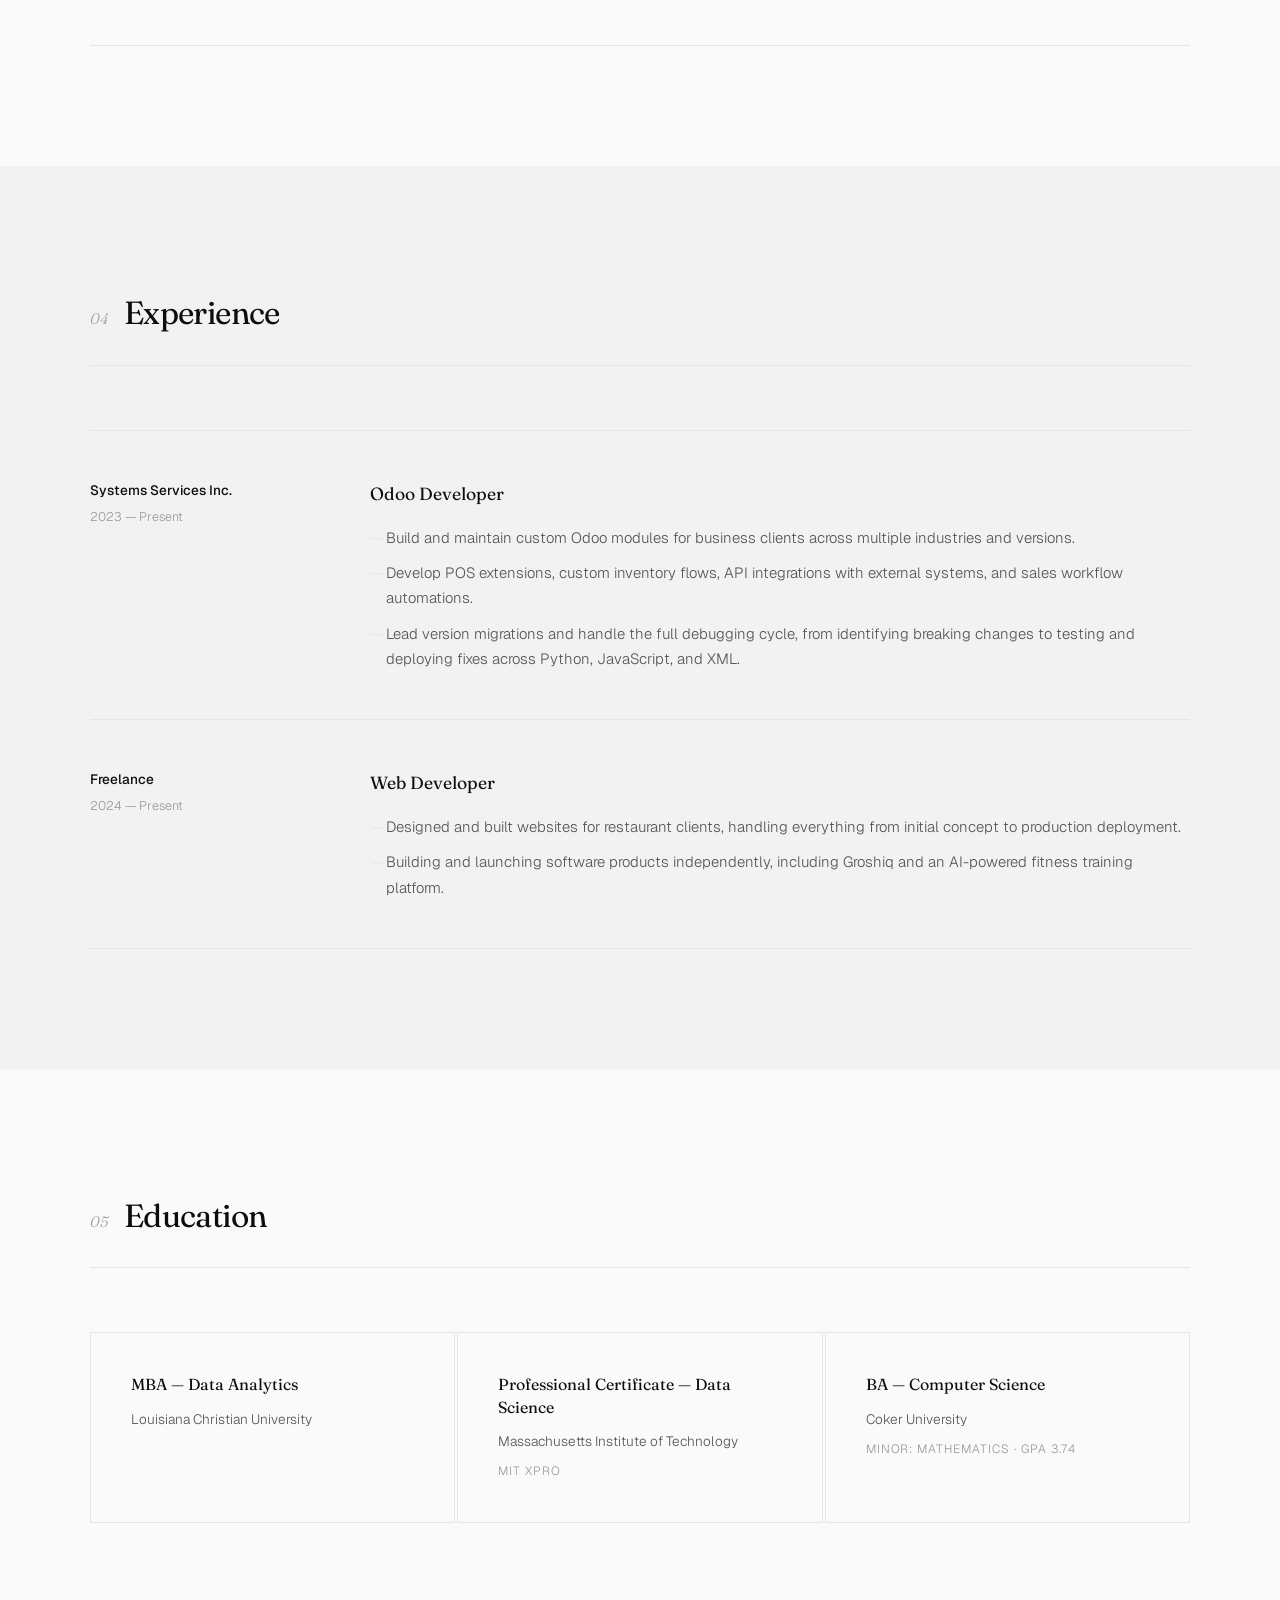
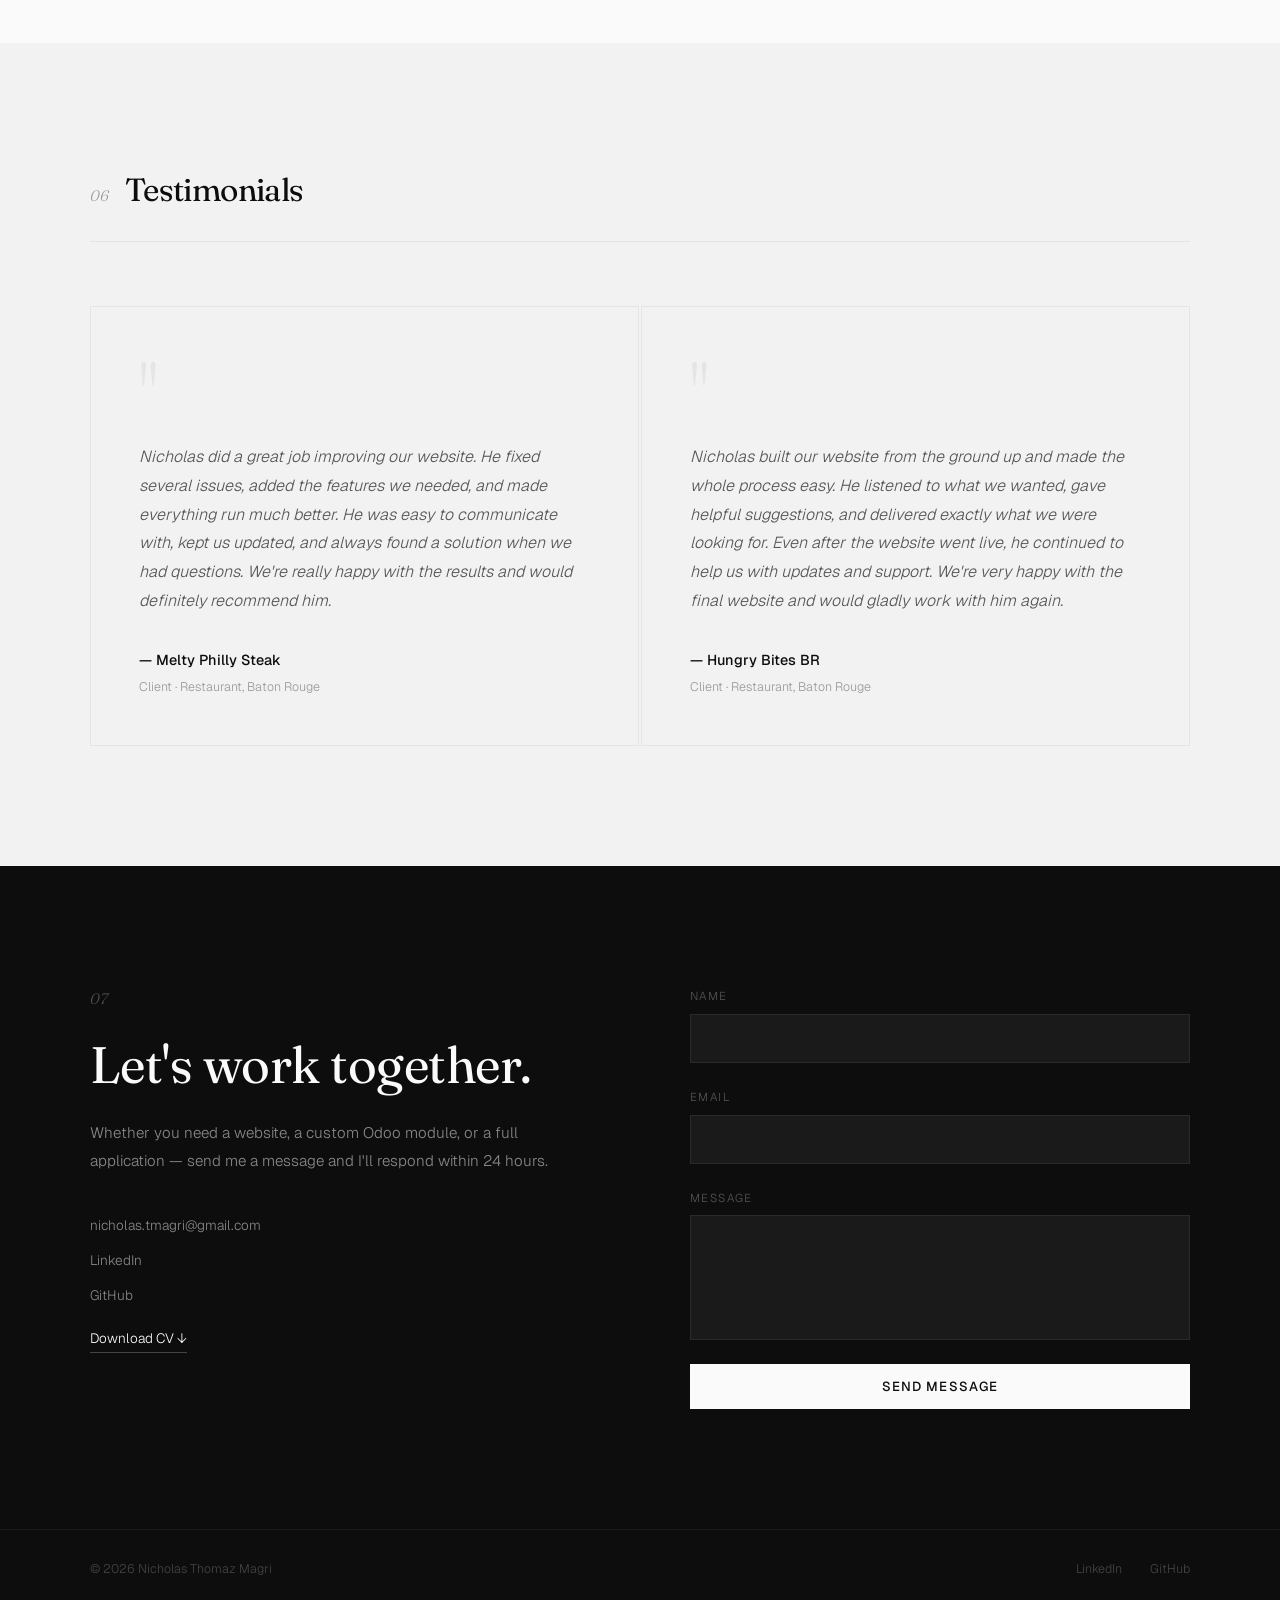
==== commit 5f763565: "More Updates to Portfolio" ====
--- a/index.html
+++ b/index.html
@@ -15,6 +15,7 @@
   <meta property="og:description" content="I diagnose whether your problem is workflow, data, or code — then build the fix. Odoo ERP & full-stack development." />
 
   <!-- FAVICON -->
+  <!-- TODO: add favicon.ico and the PNGs below to your folder (use realfavicongenerator.net) -->
   <link rel="icon" href="favicon.ico" sizes="any" />
   <link rel="icon" type="image/png" sizes="32x32" href="favicon-32x32.png" />
   <link rel="apple-touch-icon" href="apple-touch-icon.png" />
@@ -52,8 +53,8 @@
 
       <h1 class="hero-name">Nicholas<br><em>Thomaz</em> Magri</h1>
 
-      <p class="hero-sub" data-en="I help businesses figure out whether their problem is a broken workflow, messy data, or missing software — then I build the fix. Specialized in Odoo ERP and full-stack web development, backed by an MBA in Data Analytics." data-pt="Ajudo empresas a descobrir se o problema é um fluxo de trabalho quebrado, dados desorganizados ou software inexistente — e então construo a solução. Especializado em Odoo ERP e desenvolvimento web full-stack, com MBA em Análise de Dados.">
-        I help businesses figure out whether their problem is a broken workflow, messy data, or missing software — then I build the fix. Specialized in Odoo ERP and full-stack web development, backed by an MBA in Data Analytics.
+      <p class="hero-sub" data-en="I build software that solves real business problems, whether that means fixing a broken workflow, making sense of messy data, or creating a tool that doesn't exist yet. Specialized in Odoo ERP and full-stack web development, backed by an MBA in Data Analytics." data-pt="Construo software que resolve problemas reais de negócio, seja consertando um fluxo de trabalho quebrado, organizando dados desorganizados ou criando uma ferramenta que ainda não existe. Especializado em Odoo ERP e desenvolvimento web full-stack, com MBA em Análise de Dados.">
+        I build software that solves real business problems, whether that means fixing a broken workflow, making sense of messy data, or creating a tool that doesn't exist yet. Specialized in Odoo ERP and full-stack web development, backed by an MBA in Data Analytics.
       </p>
 
       <div class="hero-cta">
@@ -61,13 +62,13 @@
         <a href="#projects" class="btn-ghost" data-en="See my work" data-pt="Ver meu trabalho">See my work</a>
       </div>
 
-      <div class="hero-credentials">
+      <!-- <div class="hero-credentials">
         <span>BA Computer Science</span>
         <span class="dot">·</span>
         <span>MBA Data Analytics</span>
         <span class="dot">·</span>
         <span>MIT Data Science Certificate</span>
-      </div>
+      </div> -->
 
     </div>
     <div class="hero-scroll-line"></div>
@@ -81,14 +82,14 @@
         <span class="section-title" data-en="About" data-pt="Sobre">About</span>
       </div>
       <div class="about-content">
-        <p class="about-lead" data-en="I'm a software developer and Odoo consultant based in Baton Rouge, Louisiana. Most developers start by writing code — I start by finding the real problem. Workflow, data, or software: I figure out which one is costing you before I build anything." data-pt="Sou desenvolvedor de software e consultor Odoo baseado em Baton Rouge, Louisiana. A maioria dos desenvolvedores começa escrevendo código — eu começo encontrando o problema real. Fluxo de trabalho, dados ou software: descubro qual deles está custando caro antes de construir qualquer coisa.">
-          I'm a software developer and Odoo consultant based in Baton Rouge, Louisiana. Most developers start by writing code — I start by finding the real problem. Workflow, data, or software: I figure out which one is costing you before I build anything.
+        <p class="about-lead" data-en="I'm a software developer and Odoo consultant based in Baton Rouge, Louisiana. Most developers start by writing code. I start by finding the real problem. Whether it's a workflow, your data, or the software itself, I figure out what's actually costing you before I build anything." data-pt="Sou desenvolvedor de software e consultor Odoo baseado em Baton Rouge, Louisiana. A maioria dos desenvolvedores começa escrevendo código. Eu começo encontrando o problema real. Seja um fluxo de trabalho, seus dados ou o próprio software, descubro o que realmente está custando caro antes de construir qualquer coisa.">
+          I'm a software developer and Odoo consultant based in Baton Rouge, Louisiana. Most developers start by writing code. I start by finding the real problem. Whether it's a workflow, your data, or the software itself, I figure out what's actually costing you before I build anything.
         </p>
-        <p data-en="My day-to-day work at Systems Services Inc. spans the full Odoo stack — sales, inventory, POS, accounting, and manufacturing — across versions 17, 18, and 19. From custom modules and version migrations to API integrations, I've worked across nearly every part of the platform, understanding not just the code but the business logic behind it." data-pt="Meu trabalho diário na Systems Services Inc. abrange todo o stack Odoo — vendas, inventário, POS, contabilidade e manufatura — nas versões 17, 18 e 19. De módulos customizados e migrações de versão a integrações de API, já trabalhei em praticamente todas as partes da plataforma, entendendo não apenas o código, mas a lógica de negócios por trás dele.">
-          My day-to-day work at Systems Services Inc. spans the full Odoo stack — sales, inventory, POS, accounting, and manufacturing — across versions 17, 18, and 19. From custom modules and version migrations to API integrations, I've worked across nearly every part of the platform, understanding not just the code but the business logic behind it.
+        <p data-en="At Systems Services Inc. I work with Odoo every day, no matter the version the client is on. I build custom modules, handle API integrations, and take care of version migrations. A big part of the job is sitting down with clients to understand what's actually going wrong and helping them solve it, not just writing code but understanding the business behind it. **Support isn't a detail. It's what keeps the operation running and delivering results.**" data-pt="Na Systems Services Inc. eu trabalho com Odoo todos os dias, seja qual for a versão que o cliente usa. Construo módulos customizados, cuido de integrações via API e faço migrações de versão. Uma grande parte do trabalho é sentar com os clientes para entender o que realmente está dando errado e ajudá-los a resolver, não apenas escrever código, mas entender o negócio por trás dele. **Suporte não é detalhe. É o que garante que a operação continue gerando resultados.**">
+          At Systems Services Inc. I work with Odoo every day, no matter the version the client is on. I build custom modules, handle API integrations, and take care of version migrations. A big part of the job is sitting down with clients to understand what's actually going wrong and helping them solve it, not just writing code but understanding the business behind it. <strong>Support isn't a detail. It's what keeps the operation running and delivering results.</strong>
         </p>
-        <p data-en="I hold a BA in Computer Science, an MBA in Data Analytics, and a professional certificate in Data Science from MIT. That mix of engineering and business judgment is what I bring to every project — and it's the difference between software that works and software that actually solves the problem." data-pt="Tenho bacharelado em Ciência da Computação, MBA em Análise de Dados e certificado profissional em Ciência de Dados pelo MIT. Essa combinação de engenharia e julgamento de negócios é o que trago para cada projeto — e é a diferença entre um software que funciona e um software que realmente resolve o problema.">
-          I hold a BA in Computer Science, an MBA in Data Analytics, and a professional certificate in Data Science from MIT. That mix of engineering and business judgment is what I bring to every project — and it's the difference between software that works and software that actually solves the problem.
+        <p data-en="I hold a BA in Computer Science, an MBA in Data Analytics, and a professional certificate in Data Science from MIT. That mix of engineering and business judgment is what I bring to every project, and it's the difference between software that works and software that actually solves the problem." data-pt="Tenho bacharelado em Ciência da Computação, MBA em Análise de Dados e certificado profissional em Ciência de Dados pelo MIT. Essa combinação de engenharia e julgamento de negócios é o que trago para cada projeto, e é a diferença entre um software que funciona e um software que realmente resolve o problema.">
+          I hold a BA in Computer Science, an MBA in Data Analytics, and a professional certificate in Data Science from MIT. That mix of engineering and business judgment is what I bring to every project, and it's the difference between software that works and software that actually solves the problem.
         </p>
       </div>
     </div>
@@ -111,9 +112,9 @@
               <path d="M8 12l3 3 6-6" stroke="currentColor" stroke-width="1.5" stroke-linecap="round" stroke-linejoin="round"/>
             </svg>
           </div>
-          <h3 class="service-title" data-en="Web &amp; SaaS Development" data-pt="Desenvolvimento Web &amp; SaaS">Web &amp; SaaS Development</h3>
-          <p class="service-desc" data-en="I build web apps and SaaS products from scratch — full-stack, production-ready, and built to scale. From landing pages to complex multi-role platforms with payments, auth, and APIs wired in." data-pt="Construo aplicações web e produtos SaaS do zero — full-stack, prontos para produção e preparados para crescer. De landing pages a plataformas complexas com pagamentos, autenticação e APIs integradas.">
-            I build web apps and SaaS products from scratch — full-stack, production-ready, and built to scale. From landing pages to complex multi-role platforms with payments, auth, and APIs wired in.
+          <h3 class="service-title" data-en="Web &amp; Software Development" data-pt="Desenvolvimento Web &amp; Software">Web &amp; Software Development</h3>
+          <p class="service-desc" data-en="I build web apps and software products from scratch. Full-stack, production-ready, and built to scale, from simple landing pages to complex platforms with payments, authentication, and API integrations." data-pt="Construo aplicações web e produtos de software do zero. Full-stack, prontos para produção e preparados para escalar, de simples landing pages a plataformas complexas com pagamentos, autenticação e integrações via API.">
+            I build web apps and software products from scratch. Full-stack, production-ready, and built to scale, from simple landing pages to complex platforms with payments, authentication, and API integrations.
           </p>
         </div>
 
@@ -127,8 +128,8 @@
             </svg>
           </div>
           <h3 class="service-title" data-en="Odoo ERP Consulting" data-pt="Consultoria Odoo ERP">Odoo ERP Consulting</h3>
-          <p class="service-desc" data-en="Custom modules, version migrations, POS extensions, 3PL integrations — I work across the full Odoo platform. If your ERP isn't doing what your business needs, I find the gap and fix it." data-pt="Módulos customizados, migrações de versão, extensões de POS, integrações 3PL — trabalho em toda a plataforma Odoo. Se o seu ERP não está fazendo o que o negócio precisa, encontro a lacuna e corrijo.">
-            Custom modules, version migrations, POS extensions, 3PL integrations — I work across the full Odoo platform. If your ERP isn't doing what your business needs, I find the gap and fix it.
+          <p class="service-desc" data-en="I work across the full Odoo platform, from custom modules and version migrations to POS extensions and API integrations. If your ERP isn't doing what your business needs, I find the gap and fix it." data-pt="Trabalho em toda a plataforma Odoo, de módulos customizados e migrações de versão a extensões de POS e integrações via API. Se o seu ERP não está fazendo o que o negócio precisa, eu encontro a falha e corrijo.">
+            I work across the full Odoo platform, from custom modules and version migrations to POS extensions and API integrations. If your ERP isn't doing what your business needs, I find the gap and fix it.
           </p>
         </div>
 
@@ -142,8 +143,8 @@
             </svg>
           </div>
           <h3 class="service-title" data-en="Business Automation" data-pt="Automação de Processos">Business Automation</h3>
-          <p class="service-desc" data-en="If your team does something manually that a system should handle — invoicing, inventory updates, reporting, notifications — I build the automation that removes it from your plate for good." data-pt="Se sua equipe faz algo manualmente que um sistema deveria fazer — faturamento, atualização de estoque, relatórios, notificações — construo a automação que tira isso do seu prato de vez.">
-            If your team does something manually that a system should handle — invoicing, inventory updates, reporting, notifications — I build the automation that removes it from your plate for good.
+          <p class="service-desc" data-en="If your team does something manually that a system should handle, like invoicing, inventory updates, reporting, or notifications, I build the automation that takes it off your plate for good." data-pt="Se sua equipe faz algo manualmente que um sistema deveria fazer, como faturamento, atualização de estoque, relatórios ou notificações, construo a automação que tira isso do seu prato de vez.">
+            If your team does something manually that a system should handle, like invoicing, inventory updates, reporting, or notifications, I build the automation that takes it off your plate for good.
           </p>
         </div>
 
@@ -155,8 +156,8 @@
             </svg>
           </div>
           <h3 class="service-title" data-en="Data &amp; Reporting" data-pt="Dados &amp; Relatórios">Data &amp; Reporting</h3>
-          <p class="service-desc" data-en="I turn raw data into decisions — custom dashboards, analytics pipelines, and reporting systems built on your actual numbers. Backed by an MBA in Data Analytics and an MIT certificate in Data Science." data-pt="Transformo dados brutos em decisões — dashboards customizados, pipelines de análise e sistemas de relatórios baseados nos seus números reais. Respaldado por MBA em Análise de Dados e certificado MIT em Ciência de Dados.">
-            I turn raw data into decisions — custom dashboards, analytics pipelines, and reporting systems built on your actual numbers. Backed by an MBA in Data Analytics and an MIT certificate in Data Science.
+          <p class="service-desc" data-en="I turn raw data into decisions with custom dashboards, analytics pipelines, and reporting systems built on your actual numbers. Backed by an MBA in Data Analytics and an MIT certificate in Data Science." data-pt="Transformo dados brutos em decisões com dashboards customizados, pipelines de análise e sistemas de relatórios baseados nos seus números reais. Respaldado por MBA em Análise de Dados e certificado MIT em Ciência de Dados.">
+            I turn raw data into decisions with custom dashboards, analytics pipelines, and reporting systems built on your actual numbers. Backed by an MBA in Data Analytics and an MIT certificate in Data Science.
           </p>
         </div>
 
@@ -170,8 +171,8 @@
             </svg>
           </div>
           <h3 class="service-title" data-en="AI Integration" data-pt="Integração com IA">AI Integration</h3>
-          <p class="service-desc" data-en="I add AI to your existing business — chatbots that handle customer questions around the clock, AI voice agents for calls and reception, and smart features built into your apps and workflows. Real tools that save your team time, not demos." data-pt="Adiciono IA ao seu negócio — chatbots que respondem clientes 24 horas, agentes de voz para chamadas e recepção, e funcionalidades inteligentes integradas aos seus sistemas. Ferramentas reais que economizam tempo da equipe, não demos.">
-            I add AI to your existing business — chatbots that handle customer questions around the clock, AI voice agents for calls and reception, and smart features built into your apps and workflows. Real tools that save your team time, not demos.
+          <p class="service-desc" data-en="I add AI to your existing business, from chatbots that handle customer questions around the clock to voice agents for calls and reception, plus smart features built right into your apps and workflows. Real tools that save your team time, not demos." data-pt="Adiciono IA ao seu negócio, de chatbots que respondem clientes 24 horas a agentes de voz para chamadas e recepção, além de funcionalidades inteligentes integradas aos seus sistemas. Ferramentas reais que economizam o tempo da equipe, não apenas demonstrações.">
+            I add AI to your existing business, from chatbots that handle customer questions around the clock to voice agents for calls and reception, plus smart features built right into your apps and workflows. Real tools that save your team time, not demos.
           </p>
         </div>
 
@@ -192,13 +193,13 @@
         <div class="project-item reveal">
           <div class="project-meta">
             <span class="project-type client" data-en="Client Work" data-pt="Trabalho para Cliente">Client Work</span>
-            <span class="project-year">2024</span>
+            <span class="project-year">2025</span>
           </div>
           <div class="project-body">
             <div class="project-text">
               <h3 class="project-title">Hungry Bites BR</h3>
-              <p class="project-desc" data-en="A new local food brand needed an online presence to compete for customers who search and order online. I built the full site from scratch — menu, brand, and contact flow — and shipped it production-ready, giving them a professional storefront from day one." data-pt="Uma nova marca de comida local precisava de presença online para competir por clientes que pesquisam e pedem pela internet. Construí o site completo do zero — cardápio, marca e contato — e entreguei pronto para produção, dando a eles uma vitrine profissional desde o primeiro dia.">
-                A new local food brand needed an online presence to compete for customers who search and order online. I built the full site from scratch — menu, brand, and contact flow — and shipped it production-ready, giving them a professional storefront from day one.
+              <p class="project-desc" data-en="A new restaurant that needed a full website to get started. I designed and built it from the ground up, including the menu, layout, and contact, and deployed it live for them." data-pt="Um novo restaurante que precisava de um site completo para começar. Projetei e construí tudo do zero, incluindo o cardápio, o layout e o contato, e coloquei no ar para eles.">
+                A new restaurant that needed a full website to get started. I designed and built it from the ground up, including the menu, layout, and contact, and deployed it live for them.
               </p>
               <div class="project-stack">
                 <span>HTML</span><span>CSS</span><span>JavaScript</span>
@@ -218,8 +219,8 @@
           <div class="project-body">
             <div class="project-text">
               <h3 class="project-title">Melty Philly Steak</h3>
-              <p class="project-desc" data-en="An existing restaurant site was underperforming and inconsistent across devices. I came in to improve what was already there — tightening the user experience, cleaning up the page structure, and bringing visual consistency without disrupting the brand they'd already established." data-pt="Um site de restaurante existente estava com baixo desempenho e inconsistente entre dispositivos. Entrei para melhorar o que já existia — refinando a experiência do usuário, organizando a estrutura da página e trazendo consistência visual sem alterar a marca que já tinham estabelecido.">
-                An existing restaurant site was underperforming and inconsistent across devices. I came in to improve what was already there — tightening the user experience, cleaning up the page structure, and bringing visual consistency without disrupting the brand they'd already established.
+              <p class="project-desc" data-en="Their website was not working properly and looked inconsistent across devices. I fixed the existing issues, added new features, improved the layout, and made sure everything worked smoothly on every screen size." data-pt="O site deles não estava funcionando corretamente e ficava inconsistente entre dispositivos. Corrigi os problemas existentes, adicionei novos recursos, melhorei o layout e garanti que tudo funcionasse bem em qualquer tela.">
+                Their website was not working properly and looked inconsistent across devices. I fixed the existing issues, added new features, improved the layout, and made sure everything worked smoothly on every screen size.
               </p>
               <div class="project-stack">
                 <span>HTML</span><span>CSS</span><span>JavaScript</span>
@@ -233,14 +234,14 @@
         <!-- Project 3 -->
         <div class="project-item reveal">
           <div class="project-meta">
-            <span class="project-type personal" data-en="SaaS Product" data-pt="Produto SaaS">SaaS Product</span>
-            <span class="project-year">2025</span>
+            <span class="project-type personal" data-en="Web App" data-pt="Aplicação Web">Web App</span>
+            <span class="project-year">2026</span>
           </div>
           <div class="project-body">
             <div class="project-text">
               <h3 class="project-title">Groshiq</h3>
-              <p class="project-desc" data-en="People forget what they're running low on and overbuy what they already have. Groshiq solves both — an AI-powered PWA that learns your buying habits, predicts when you'll run out, and builds your shopping list automatically. Designed, built, and deployed full-stack, end to end." data-pt="As pessoas esquecem o que está acabando e compram demais o que já têm. O Groshiq resolve os dois — um PWA com IA que aprende seus hábitos de compra, prevê quando você vai ficar sem e monta sua lista automaticamente. Projetado, construído e implantado full-stack, de ponta a ponta.">
-                People forget what they're running low on and overbuy what they already have. Groshiq solves both — an AI-powered PWA that learns your buying habits, predicts when you'll run out, and builds your shopping list automatically. Designed, built, and deployed full-stack, end to end.
+              <p class="project-desc" data-en="A web app I designed and built end to end. It tracks your purchase history, learns your habits, and predicts what you're running low on before you run out. React frontend, FastAPI backend, PostgreSQL database." data-pt="Uma aplicação web que projetei e construí de ponta a ponta. Ela acompanha seu histórico de compras, aprende seus hábitos e prevê o que está acabando antes de você ficar sem. Frontend em React, backend em FastAPI e banco de dados PostgreSQL.">
+                A web app I designed and built end to end. It tracks your purchase history, learns your habits, and predicts what you're running low on before you run out. React frontend, FastAPI backend, PostgreSQL database.
               </p>
               <div class="project-stack">
                 <span>React</span><span>FastAPI</span><span>PostgreSQL</span><span>Vercel</span><span>Railway</span>
@@ -255,13 +256,13 @@
         <div class="project-item reveal">
           <div class="project-meta">
             <span class="project-type personal" data-en="In Development" data-pt="Em Desenvolvimento">In Development</span>
-            <span class="project-year">2025</span>
+            <span class="project-year">2026</span>
           </div>
           <div class="project-body">
             <div class="project-text">
               <h3 class="project-title">AI Fitness Training Platform</h3>
-              <p class="project-desc" data-en="A SaaS fitness platform with AI-powered coaching, workout tracking, and personalized training plans. Built on Next.js 15 with Stripe payments and Claude API integration for adaptive coaching." data-pt="Uma plataforma SaaS de fitness com coaching por IA, acompanhamento de treinos e planos personalizados. Construída com Next.js 15, Stripe e integração com a API Claude.">
-                A SaaS fitness platform with AI-powered coaching, workout tracking, and personalized training plans. Built on Next.js 15 with Stripe payments and Claude API integration for adaptive coaching.
+              <p class="project-desc" data-en="A platform where personal trainers manage their clients, build workout plans, and handle subscriptions. Clients get an AI coaching assistant and progress tracking. Currently in development." data-pt="Uma plataforma onde personal trainers gerenciam seus clientes, criam planos de treino e controlam assinaturas. Os clientes contam com um assistente de IA e acompanhamento de progresso. Atualmente em desenvolvimento.">
+                A platform where personal trainers manage their clients, build workout plans, and handle subscriptions. Clients get an AI coaching assistant and progress tracking. Currently in development.
               </p>
               <div class="project-stack">
                 <span>Next.js 15</span><span>TypeScript</span><span>Claude API</span><span>Stripe</span><span>Prisma</span>
@@ -272,29 +273,6 @@
           </div>
         </div>
 
-        <!-- Project 5 - Odoo -->
-        <div class="project-item reveal odoo-project">
-          <div class="project-meta">
-            <span class="project-type odoo" data-en="ERP Consulting" data-pt="Consultoria ERP">ERP Consulting</span>
-          </div>
-          <div class="project-body project-body-full">
-            <div class="project-text">
-              <h3 class="project-title">Odoo ERP — Custom Module Development</h3>
-              <p class="project-desc" data-en="At Systems Services Inc. I work across the entire Odoo platform for business clients in multiple industries — sales, inventory, POS, accounting, and manufacturing. From custom modules and bug fixes to 3PL shipping integrations and full version migrations across v17, v18, and v19, there are few parts of Odoo I haven't touched." data-pt="Na Systems Services Inc. trabalho em toda a plataforma Odoo para clientes de diversos setores — vendas, inventário, POS, contabilidade e manufatura. De módulos customizados e correções a integrações de envio 3PL e migrações completas de versão entre v17, v18 e v19, há poucas partes do Odoo que eu não tenha tocado.">
-                At Systems Services Inc. I work across the entire Odoo platform for business clients in multiple industries — sales, inventory, POS, accounting, and manufacturing. From custom modules and bug fixes to 3PL shipping integrations and full version migrations across v17, v18, and v19, there are few parts of Odoo I haven't touched.
-              </p>
-              <div class="odoo-pills">
-                <span data-en="Custom Modules" data-pt="Módulos Customizados">Custom Modules</span>
-                <span data-en="POS Systems" data-pt="Sistemas POS">POS Systems</span>
-                <span data-en="Version Migration" data-pt="Migração de Versão">Version Migration</span>
-                <span data-en="3PL Integration" data-pt="Integração 3PL">3PL Integration</span>
-                <span data-en="OWL Components" data-pt="Componentes OWL">OWL Components</span>
-                <span data-en="Reporting" data-pt="Relatórios">Reporting</span>
-              </div>
-            </div>
-          </div>
-        </div>
-
       </div>
     </div>
   </section>
@@ -315,22 +293,22 @@
           <div class="exp-right">
             <div class="exp-role" data-en="Odoo Developer" data-pt="Desenvolvedor Odoo">Odoo Developer</div>
             <ul class="exp-bullets">
-              <li data-en="Build and maintain custom Odoo modules across v17, v18, and v19 for business clients in multiple industries." data-pt="Construo e mantenho módulos Odoo customizados nas versões 17, 18 e 19 para clientes empresariais em múltiplos setores.">Build and maintain custom Odoo modules across v17, v18, and v19 for business clients in multiple industries.</li>
-              <li data-en="Develop POS extensions, custom inventory flows, 3PL shipping integrations, and sales workflow automations." data-pt="Desenvolvo extensões de POS, fluxos de inventário customizados, integrações de envio 3PL e automações de fluxo de vendas.">Develop POS extensions, custom inventory flows, 3PL shipping integrations, and sales workflow automations.</li>
-              <li data-en="Lead version migrations, resolving breaking changes in OWL components, Python APIs, and XML view structures." data-pt="Lidero migrações de versão, resolvendo mudanças críticas em componentes OWL, APIs Python e estruturas de views XML.">Lead version migrations, resolving breaking changes in OWL components, Python APIs, and XML view structures.</li>
+              <li data-en="Build and maintain custom Odoo modules for business clients across multiple industries and versions." data-pt="Construo e mantenho módulos Odoo customizados para clientes empresariais em diversos setores e versões.">Build and maintain custom Odoo modules for business clients across multiple industries and versions.</li>
+              <li data-en="Develop POS extensions, custom inventory flows, API integrations with external systems, and sales workflow automations." data-pt="Desenvolvo extensões de POS, fluxos de inventário customizados, integrações via API com sistemas externos e automações de vendas.">Develop POS extensions, custom inventory flows, API integrations with external systems, and sales workflow automations.</li>
+              <li data-en="Lead version migrations and handle the full debugging cycle, from identifying breaking changes to testing and deploying fixes across Python, JavaScript, and XML." data-pt="Lidero migrações de versão e cuido de todo o ciclo de debugging, desde identificar mudanças que quebram o sistema até testar e implantar correções em Python, JavaScript e XML.">Lead version migrations and handle the full debugging cycle, from identifying breaking changes to testing and deploying fixes across Python, JavaScript, and XML.</li>
             </ul>
           </div>
         </div>
         <div class="exp-item reveal">
           <div class="exp-left">
             <div class="exp-company" data-en="Freelance" data-pt="Freelancer">Freelance</div>
-            <div class="exp-period">2023 — Present</div>
+            <div class="exp-period">2024 — Present</div>
           </div>
           <div class="exp-right">
             <div class="exp-role" data-en="Web Developer" data-pt="Desenvolvedor Web">Web Developer</div>
             <ul class="exp-bullets">
-              <li data-en="Delivered full website builds for restaurant clients, from design through production deployment." data-pt="Entreguei sites completos para clientes restaurantes, do design à publicação em produção.">Delivered full website builds for restaurant clients, from design through production deployment.</li>
-              <li data-en="Building SaaS applications independently — Groshiq (grocery intelligence) and an AI fitness training platform." data-pt="Construindo aplicações SaaS de forma independente — Groshiq e uma plataforma de fitness com IA.">Building SaaS applications independently — Groshiq (grocery intelligence) and an AI fitness training platform.</li>
+              <li data-en="Designed and built websites for restaurant clients, handling everything from initial concept to production deployment." data-pt="Projetei e construí sites para clientes do ramo de restaurantes, cuidando de tudo, do conceito inicial à publicação em produção.">Designed and built websites for restaurant clients, handling everything from initial concept to production deployment.</li>
+              <li data-en="Building and launching software products independently, including Groshiq and an AI-powered fitness training platform." data-pt="Construindo e lançando produtos de software de forma independente, incluindo o Groshiq e uma plataforma de treino com IA.">Building and launching software products independently, including Groshiq and an AI-powered fitness training platform.</li>
             </ul>
           </div>
         </div>
@@ -435,7 +413,7 @@
   <!-- FOOTER -->
   <footer>
     <div class="footer-inner">
-      <div class="footer-left">© 2025 Nicholas Thomaz Magri</div>
+      <div class="footer-left">© 2026 Nicholas Thomaz Magri</div>
       <div class="footer-right">
         <a href="https://www.linkedin.com/in/nicholas-magri-24b86b232/" target="_blank" rel="noopener">LinkedIn</a>
         <a href="https://github.com/Ntmagri" target="_blank" rel="noopener">GitHub</a>
--- a/styles.css
+++ b/styles.css
@@ -321,6 +321,11 @@
 
 .about-content p:last-child { margin-bottom: 0; }
 
+.about-content strong {
+  color: var(--black);
+  font-weight: 500;
+}
+
 /* ---- SERVICES / WHAT I DO ---- */
 .services-grid {
   display: grid;
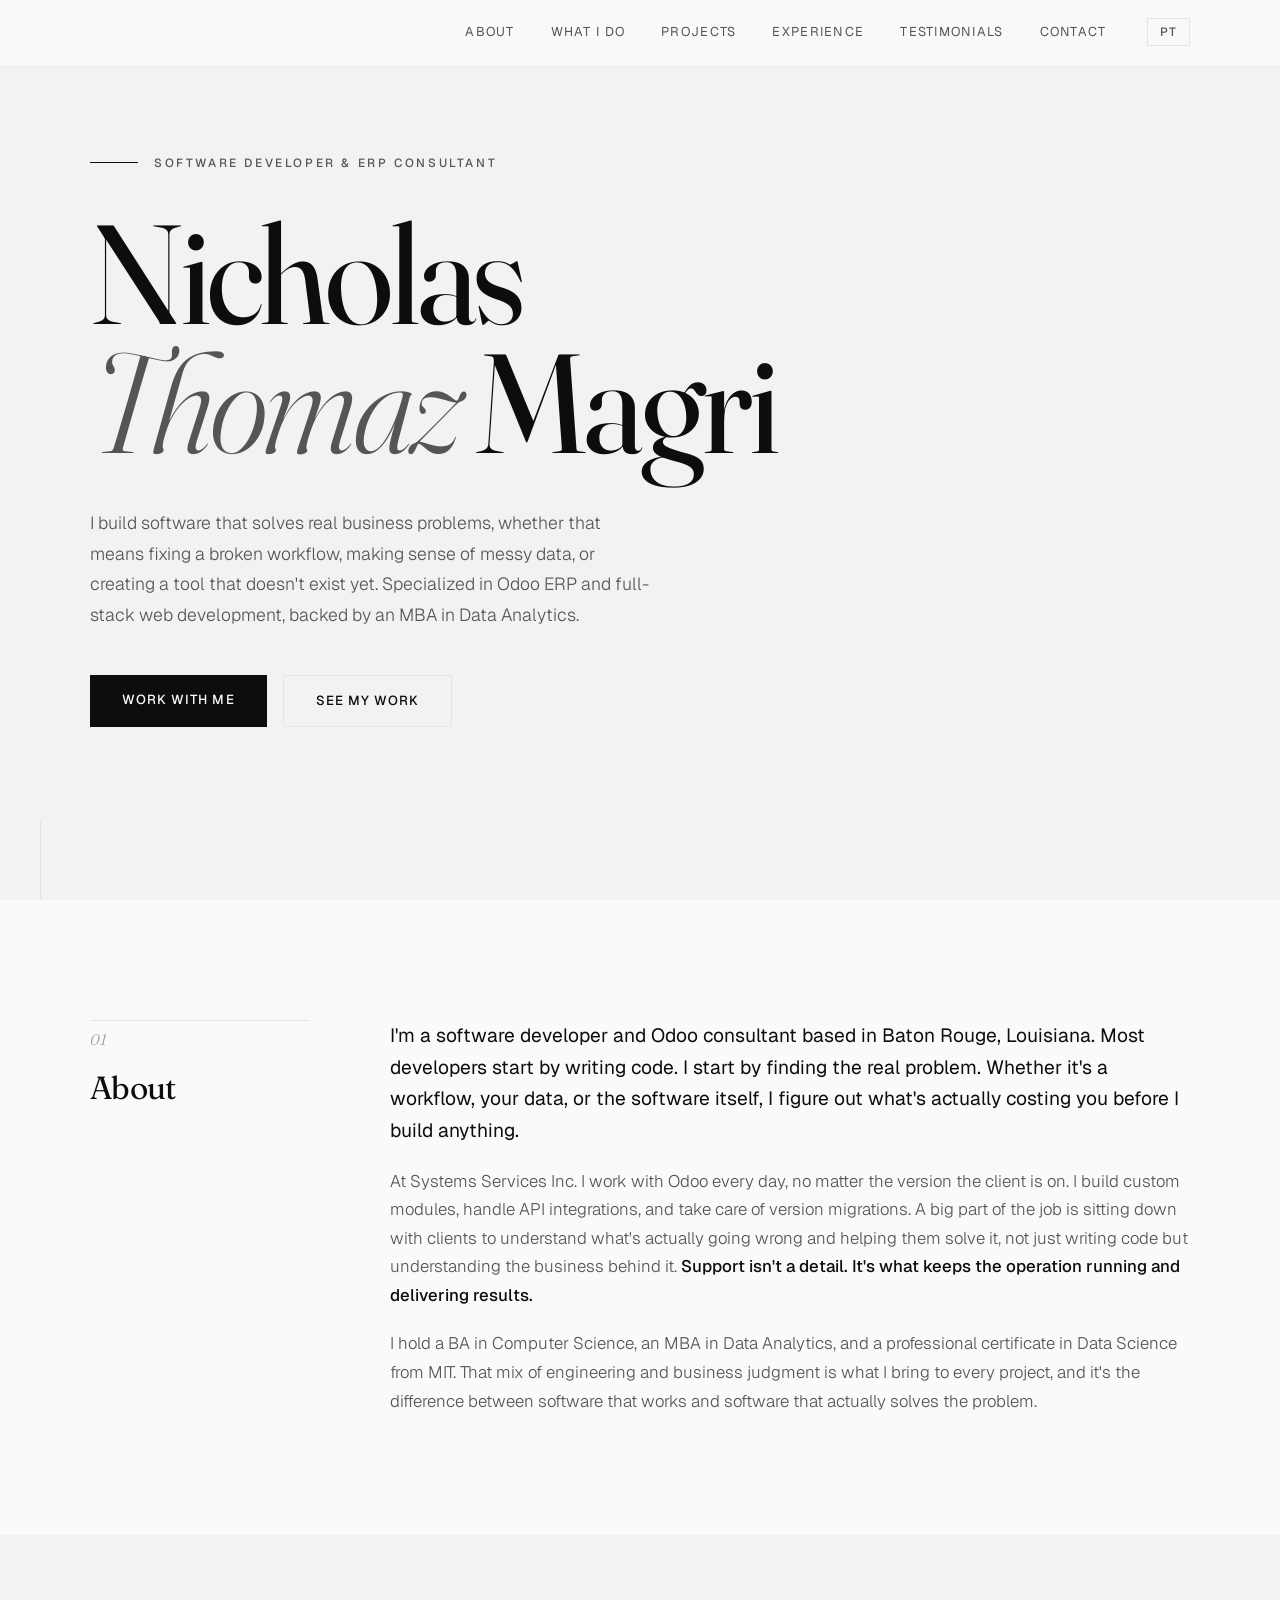
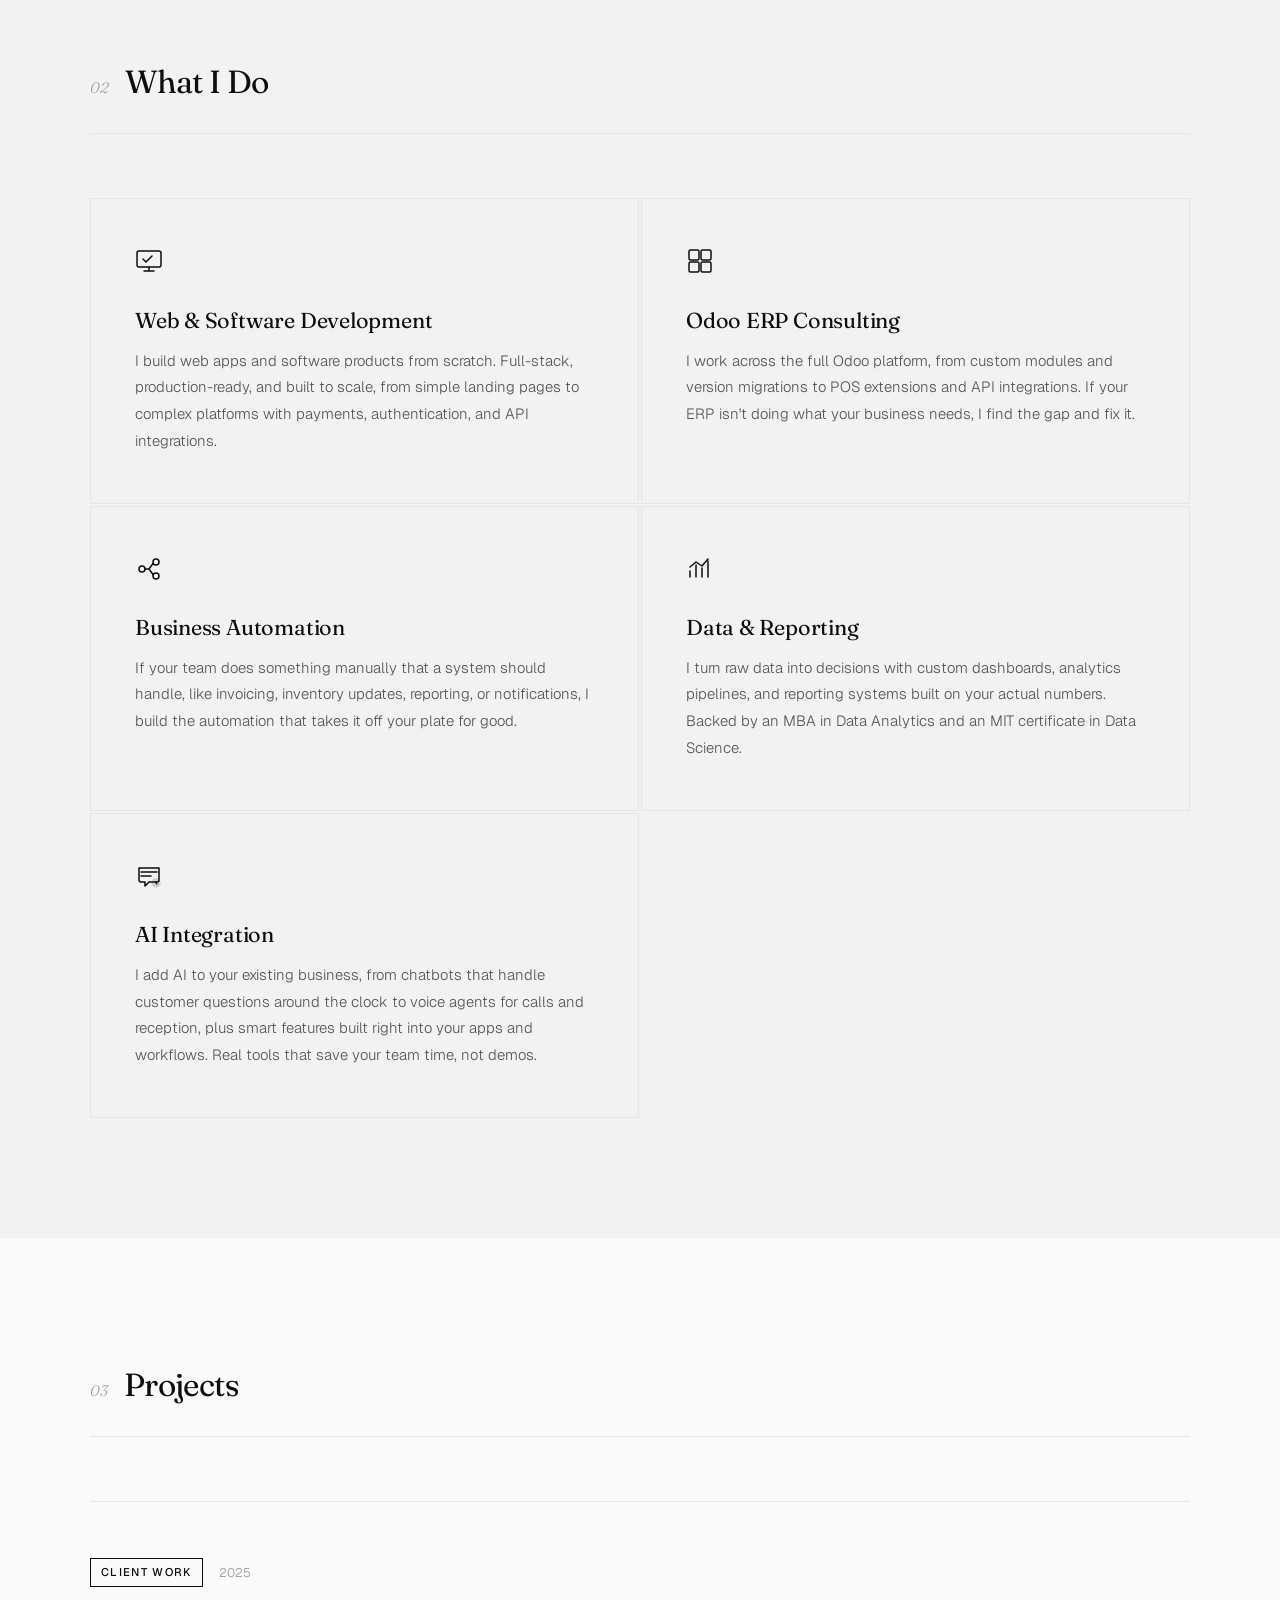
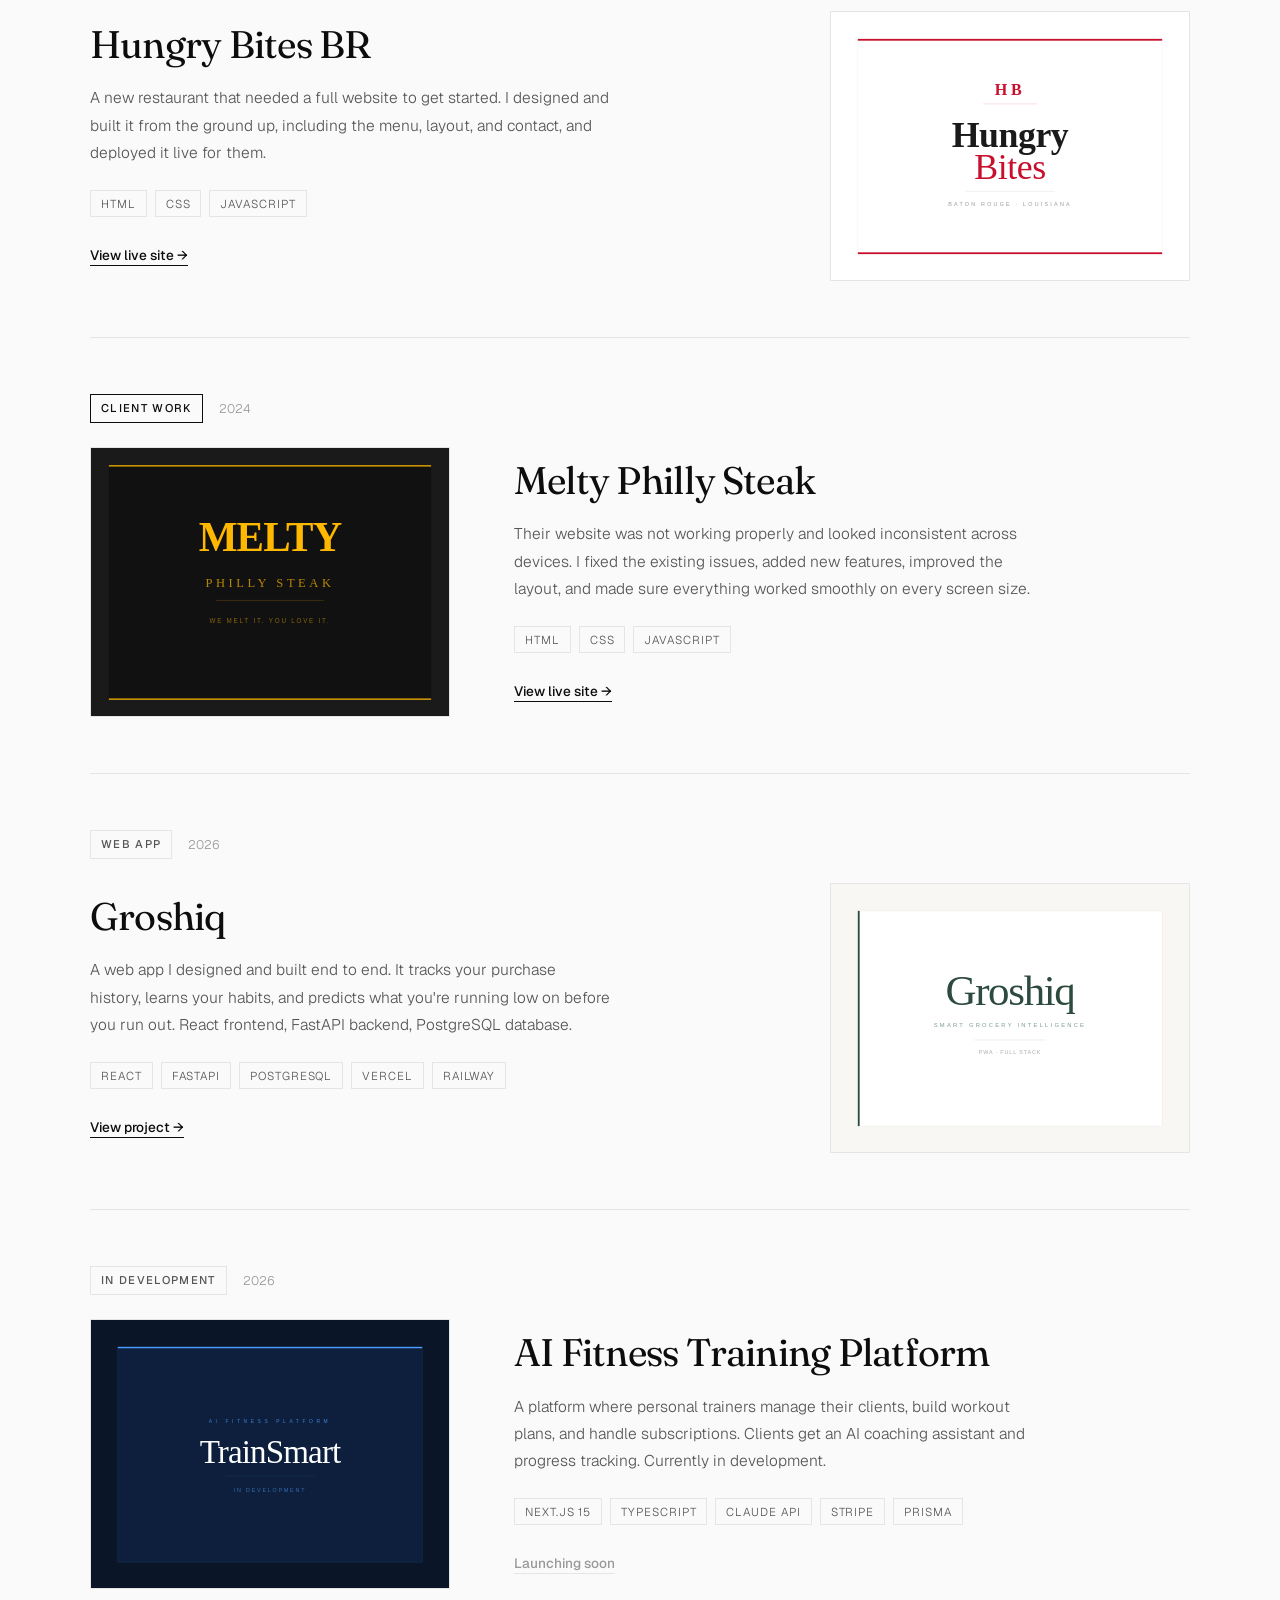
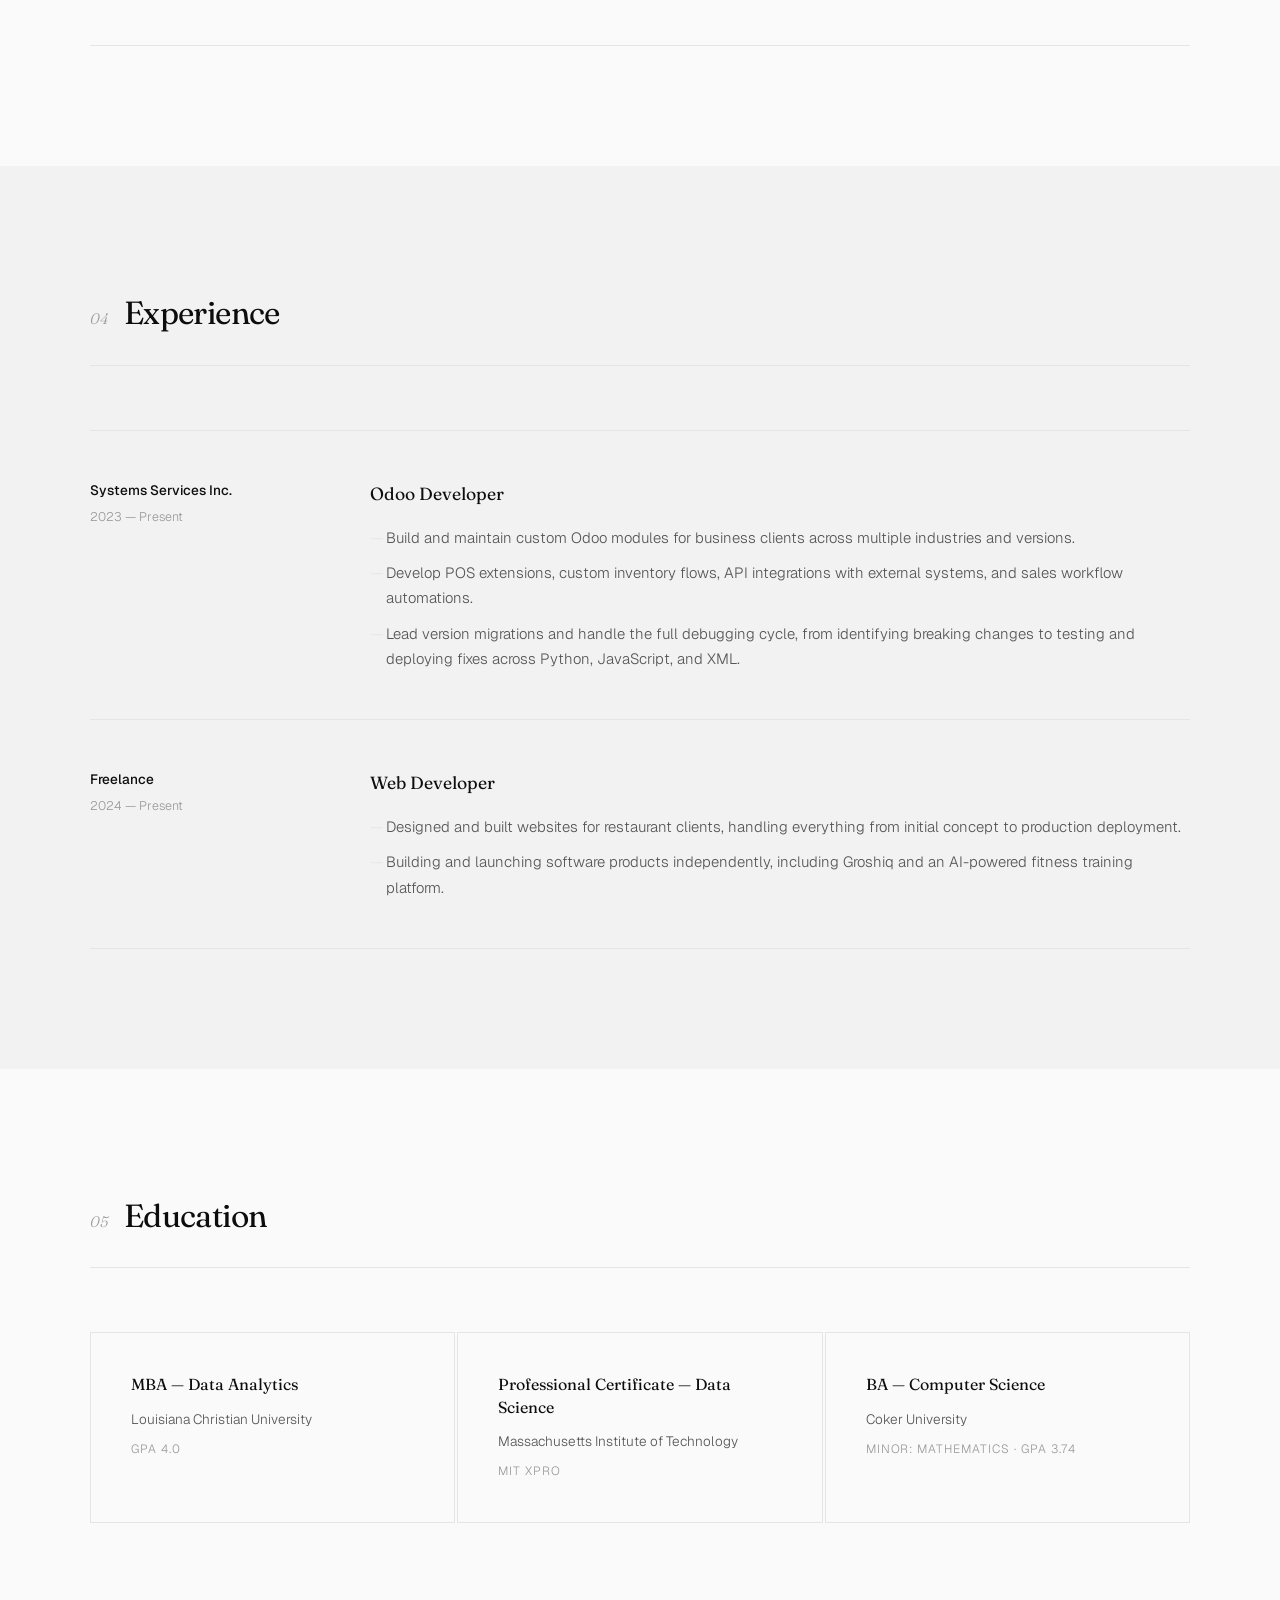
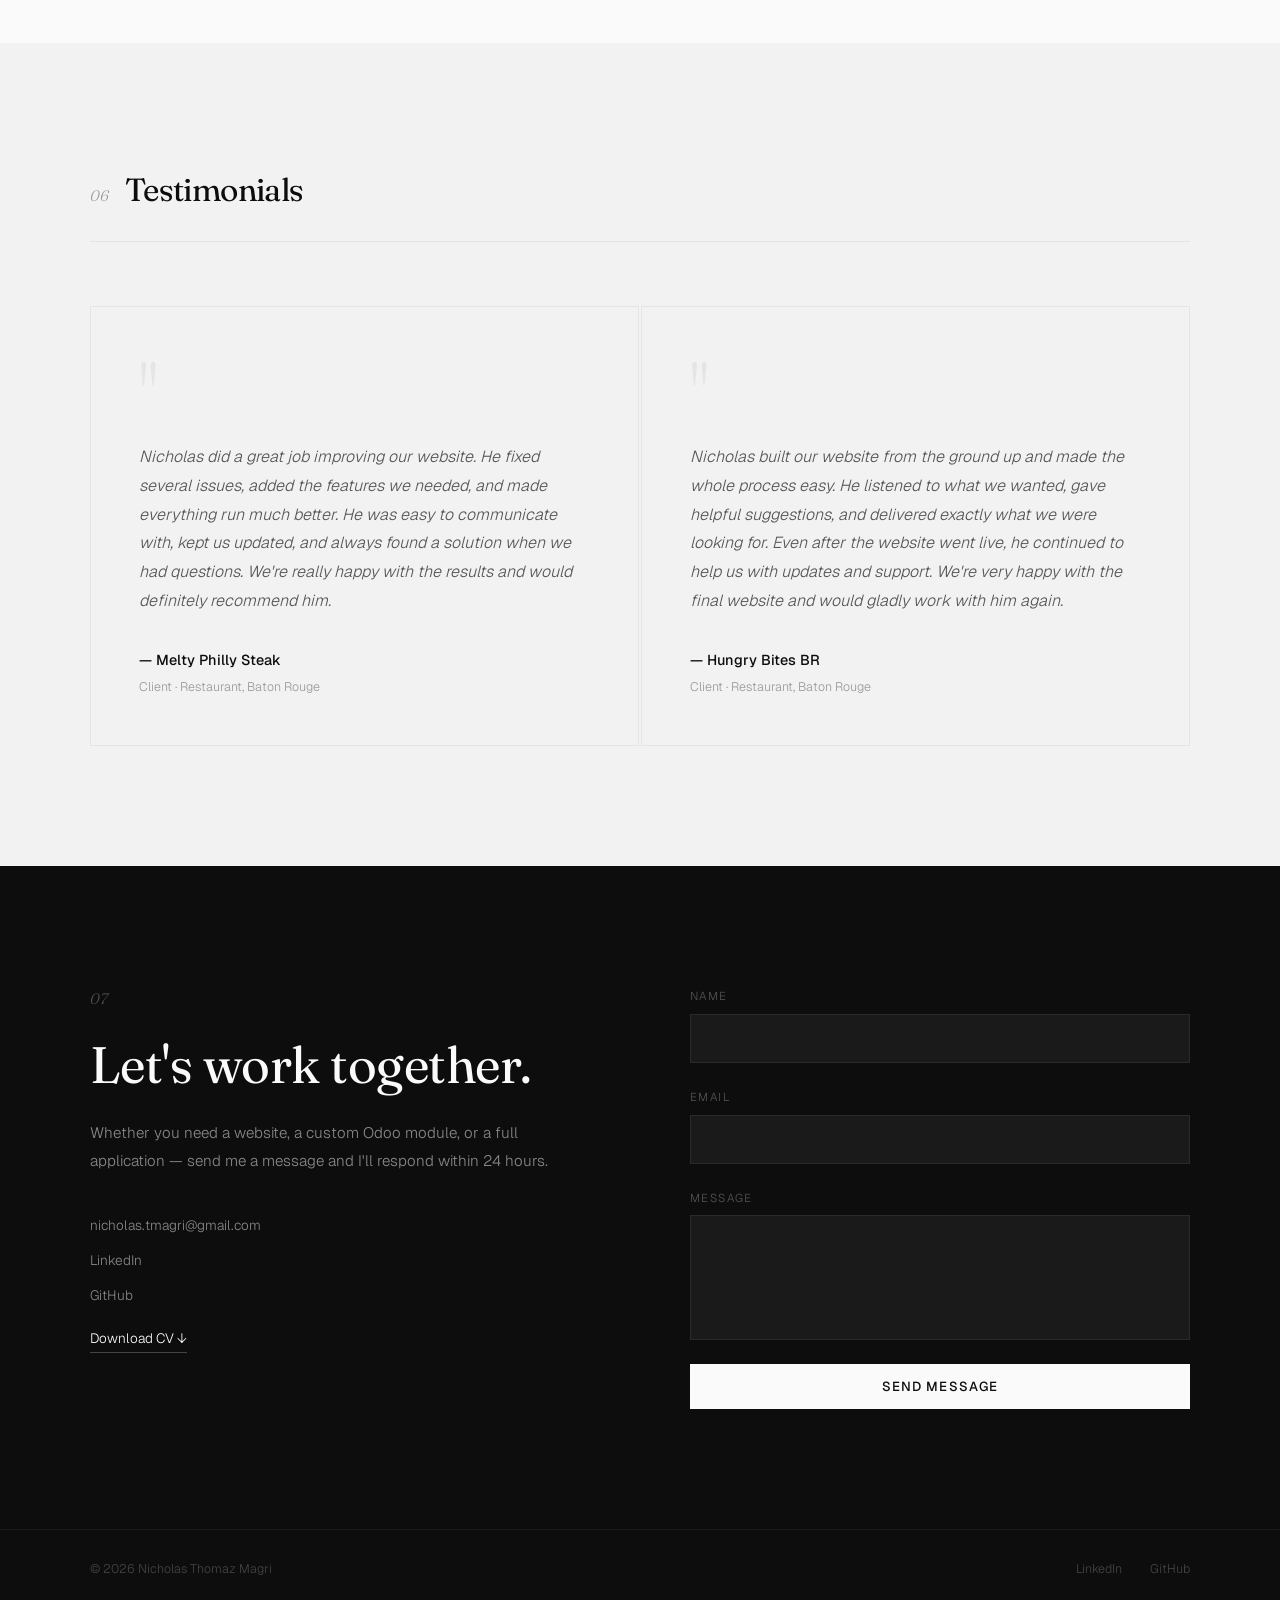
==== commit ccd79b8d: "Added GPA to MBA Education" ====
--- a/index.html
+++ b/index.html
@@ -327,6 +327,7 @@
         <div class="edu-item reveal">
           <div class="edu-degree" data-en="MBA — Data Analytics" data-pt="MBA — Análise de Dados">MBA — Data Analytics</div>
           <div class="edu-school">Louisiana Christian University</div>
+          <div class="edu-detail">GPA 4.0</div>
         </div>
         <div class="edu-item reveal">
           <div class="edu-degree" data-en="Professional Certificate — Data Science" data-pt="Certificado Profissional — Ciência de Dados">Professional Certificate — Data Science</div>
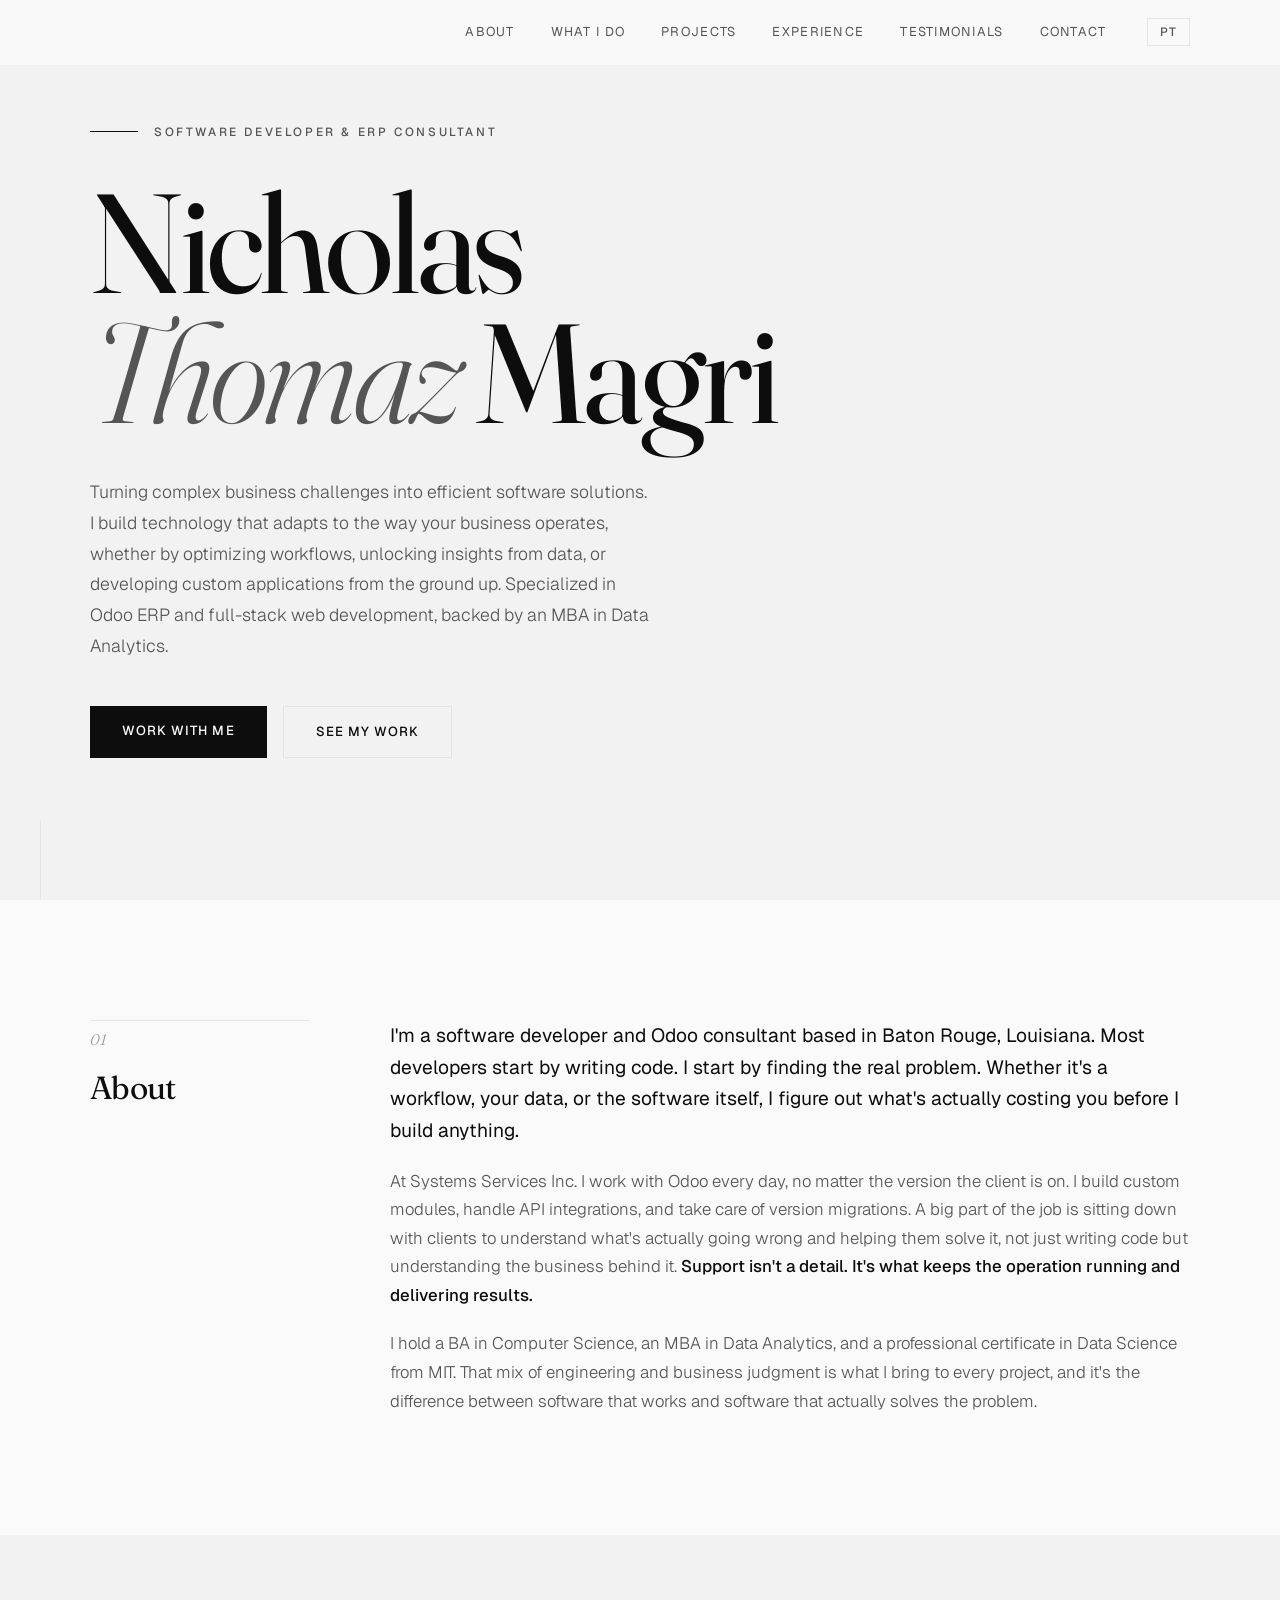
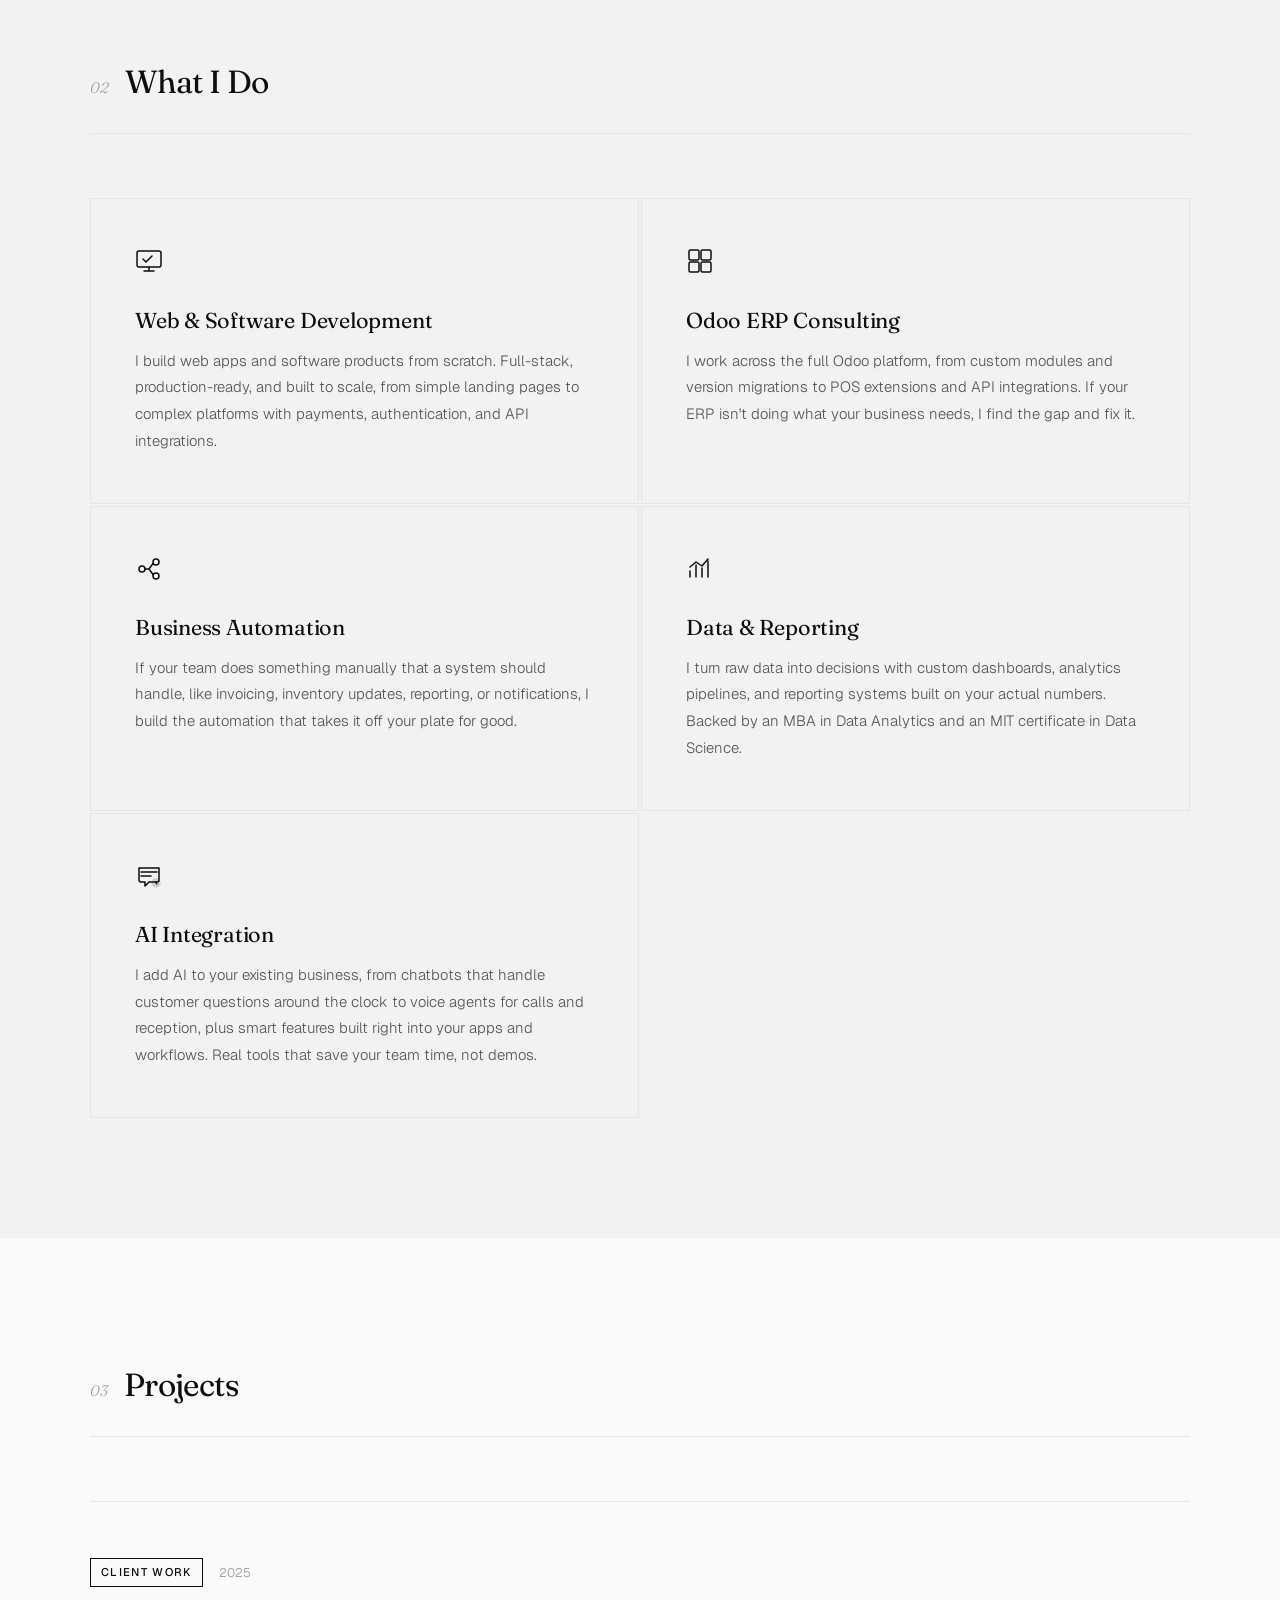
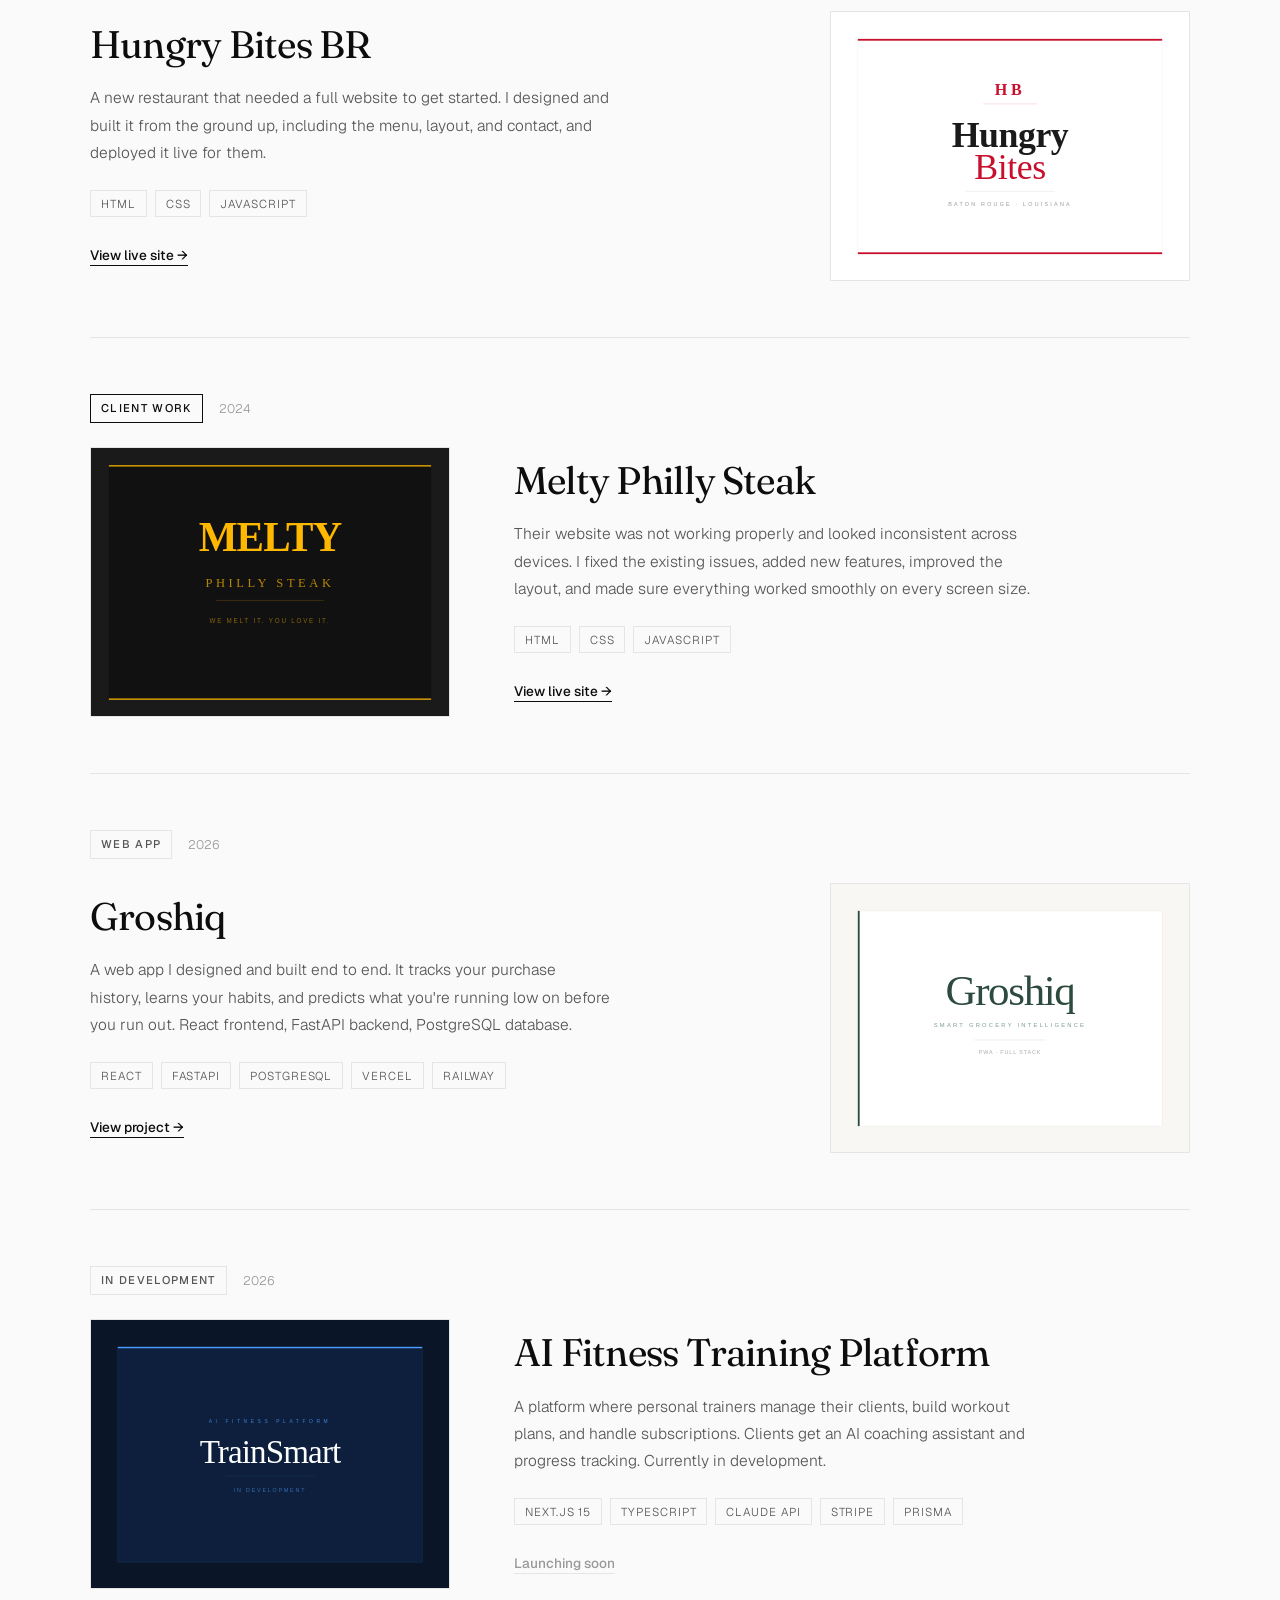
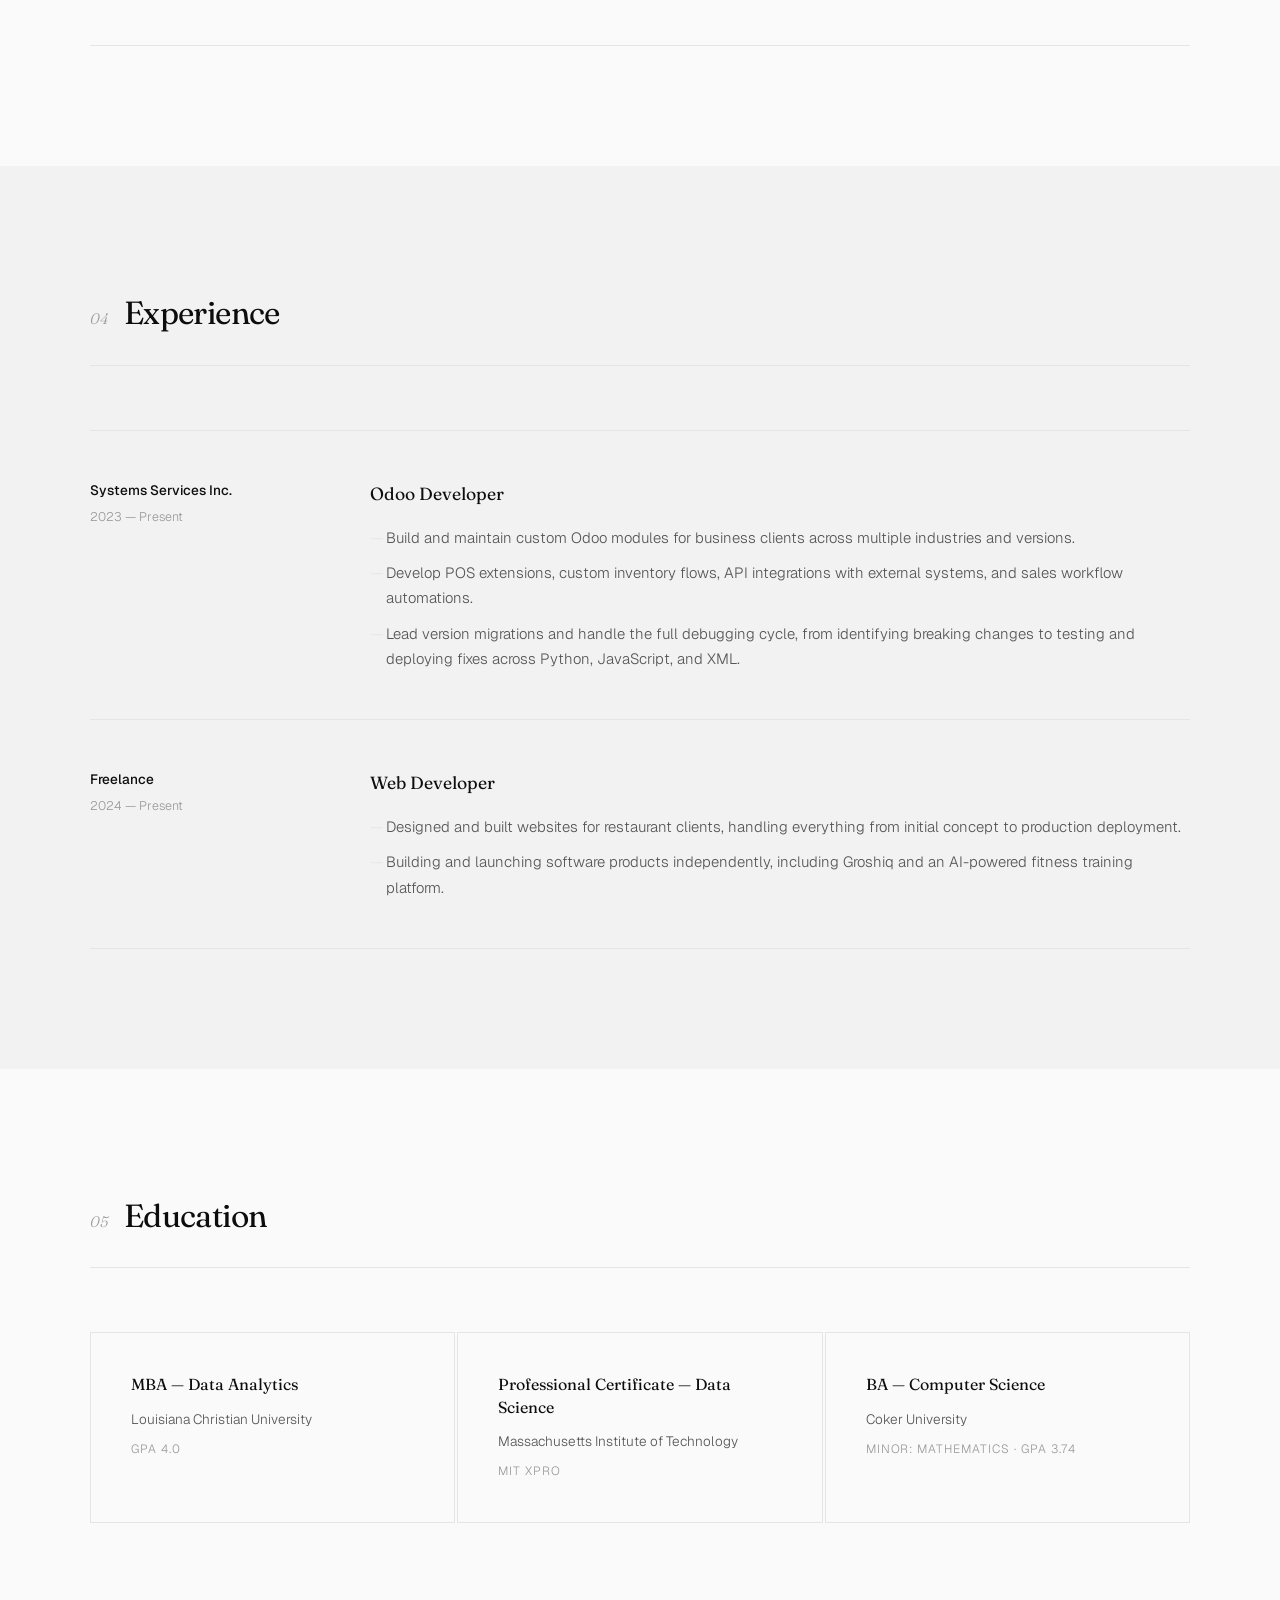
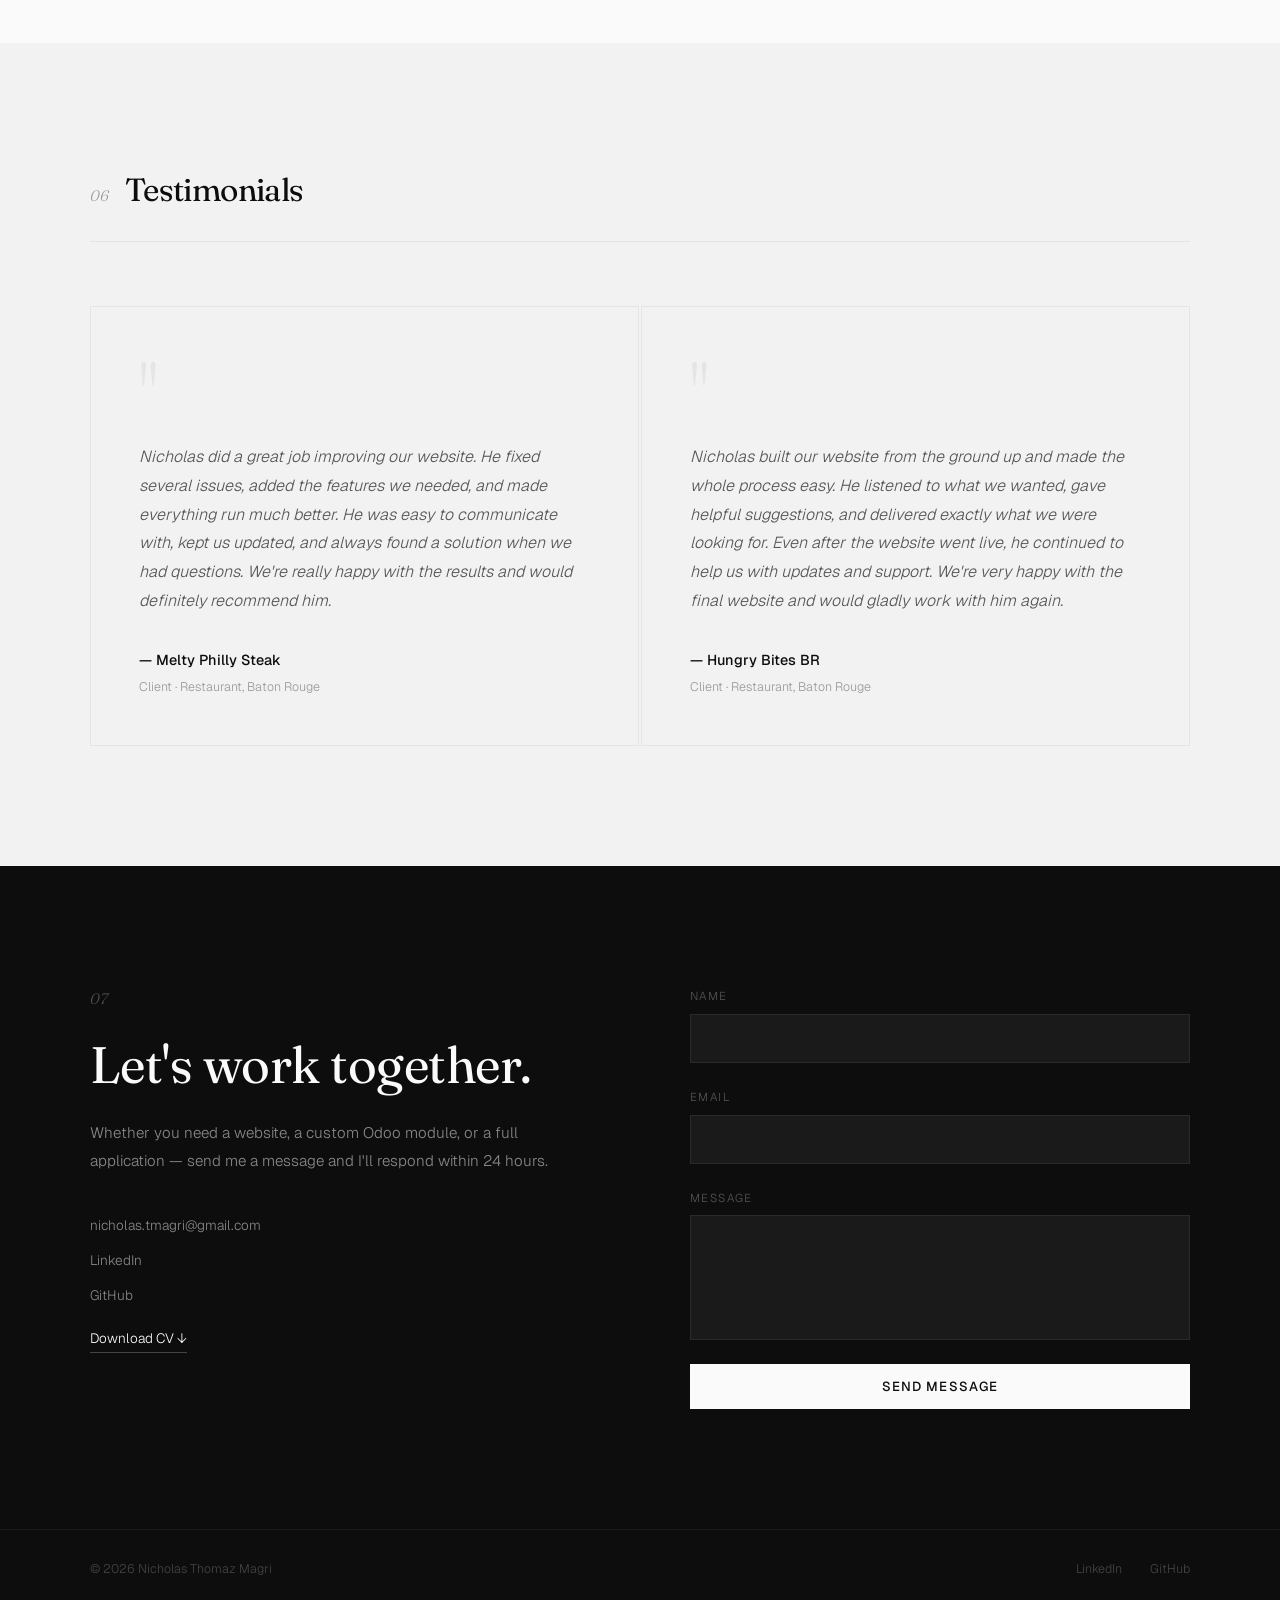
==== commit e3a5fc77: "Updated hero sub and groshiq link" ====
--- a/index.html
+++ b/index.html
@@ -53,8 +53,8 @@
 
       <h1 class="hero-name">Nicholas<br><em>Thomaz</em> Magri</h1>
 
-      <p class="hero-sub" data-en="I build software that solves real business problems, whether that means fixing a broken workflow, making sense of messy data, or creating a tool that doesn't exist yet. Specialized in Odoo ERP and full-stack web development, backed by an MBA in Data Analytics." data-pt="Construo software que resolve problemas reais de negócio, seja consertando um fluxo de trabalho quebrado, organizando dados desorganizados ou criando uma ferramenta que ainda não existe. Especializado em Odoo ERP e desenvolvimento web full-stack, com MBA em Análise de Dados.">
-        I build software that solves real business problems, whether that means fixing a broken workflow, making sense of messy data, or creating a tool that doesn't exist yet. Specialized in Odoo ERP and full-stack web development, backed by an MBA in Data Analytics.
+      <p class="hero-sub" data-en="Turning complex business challenges into efficient software solutions. I build technology that adapts to the way your business operates, whether by optimizing workflows, unlocking insights from data, or developing custom applications from the ground up. Specialized in Odoo ERP and full-stack web development, backed by an MBA in Data Analytics." data-pt="Transformando desafios complexos de negócio em soluções de software eficientes. Construo tecnologia que se adapta à forma como o seu negócio opera, seja otimizando fluxos de trabalho, extraindo insights dos dados ou desenvolvendo aplicações personalizadas do zero. Especializado em Odoo ERP e desenvolvimento web full-stack, com MBA em Análise de Dados.">
+        Turning complex business challenges into efficient software solutions. I build technology that adapts to the way your business operates, whether by optimizing workflows, unlocking insights from data, or developing custom applications from the ground up. Specialized in Odoo ERP and full-stack web development, backed by an MBA in Data Analytics.
       </p>
 
       <div class="hero-cta">
@@ -246,7 +246,7 @@
               <div class="project-stack">
                 <span>React</span><span>FastAPI</span><span>PostgreSQL</span><span>Vercel</span><span>Railway</span>
               </div>
-              <a href="https://groshiq.com" target="_blank" rel="noopener" class="project-link" data-en="View project →" data-pt="Ver projeto →">View project →</a>
+              <a href="https://groshiq-app.vercel.app" target="_blank" rel="noopener" class="project-link" data-en="View project →" data-pt="Ver projeto →">View project →</a>
             </div>
             <div class="project-img-wrap"><img src="images/groshiq.svg" alt="Groshiq app" class="project-img"/></div>
           </div>
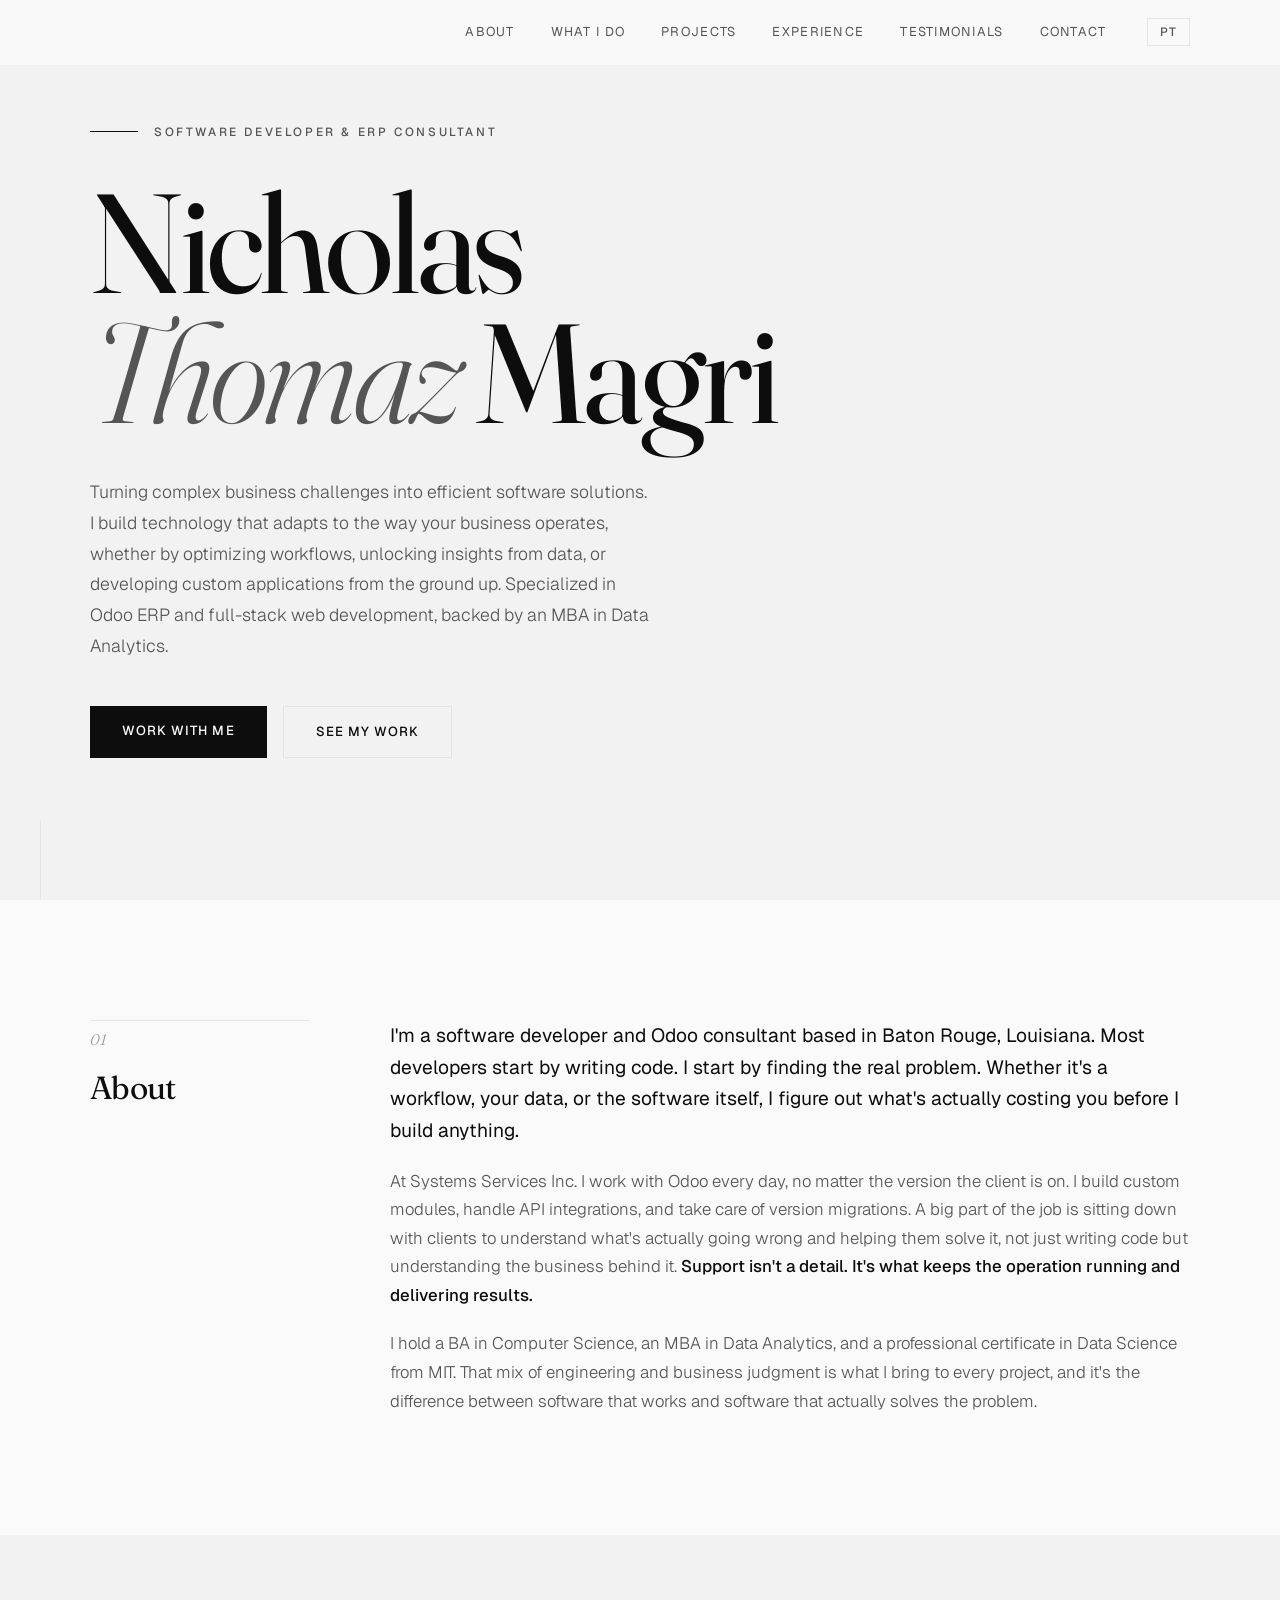
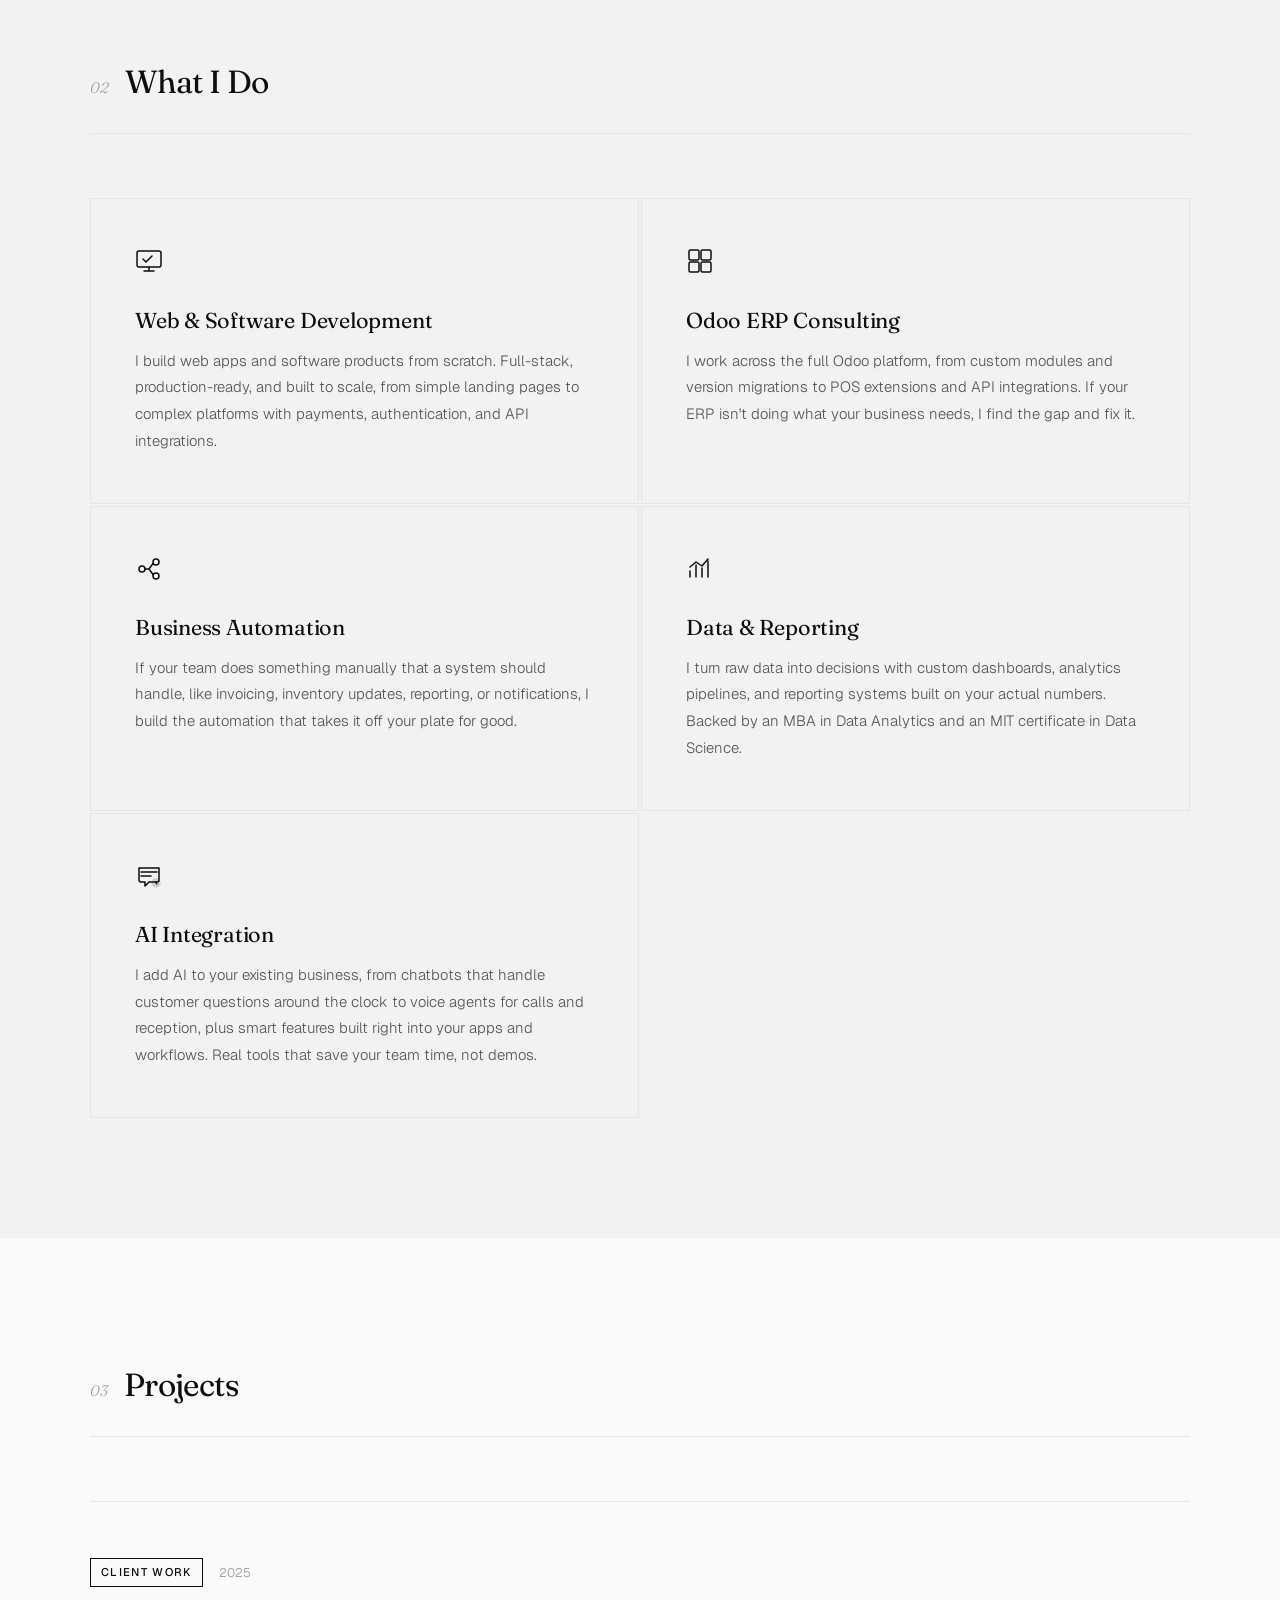
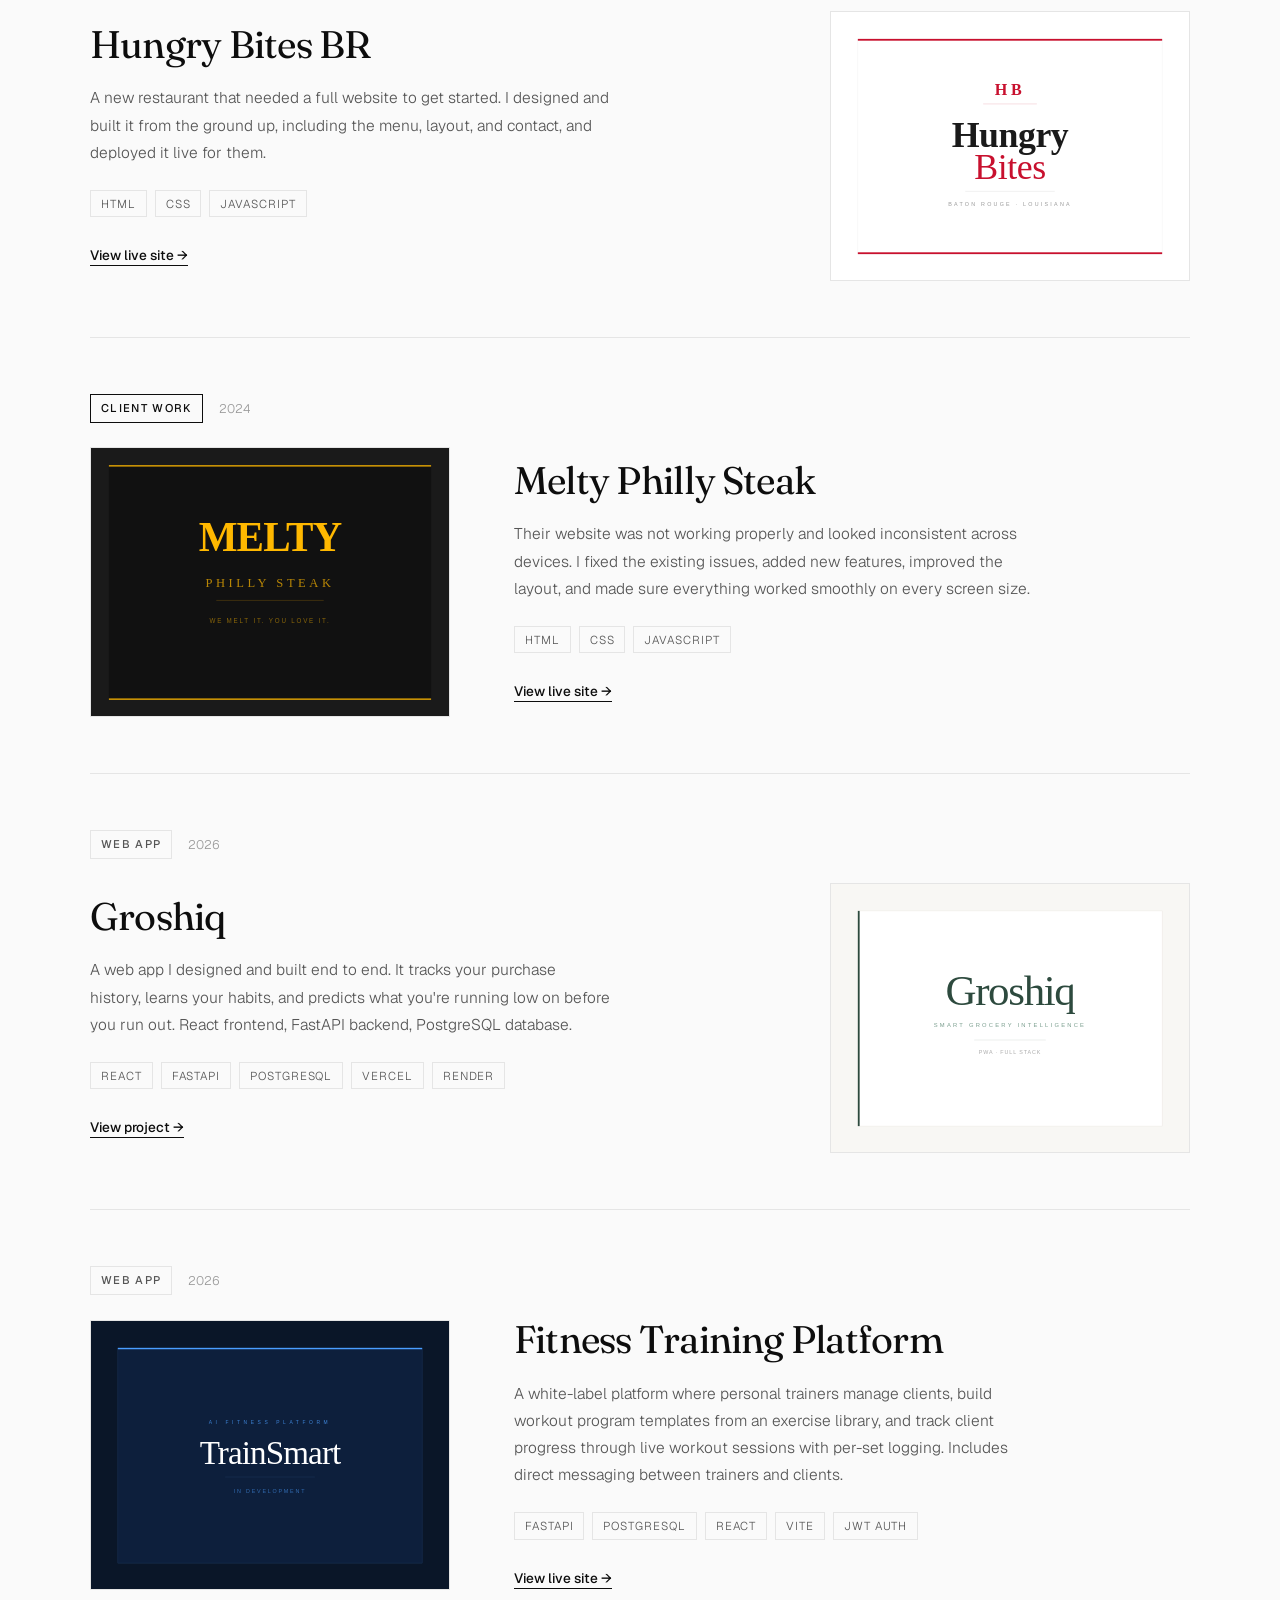
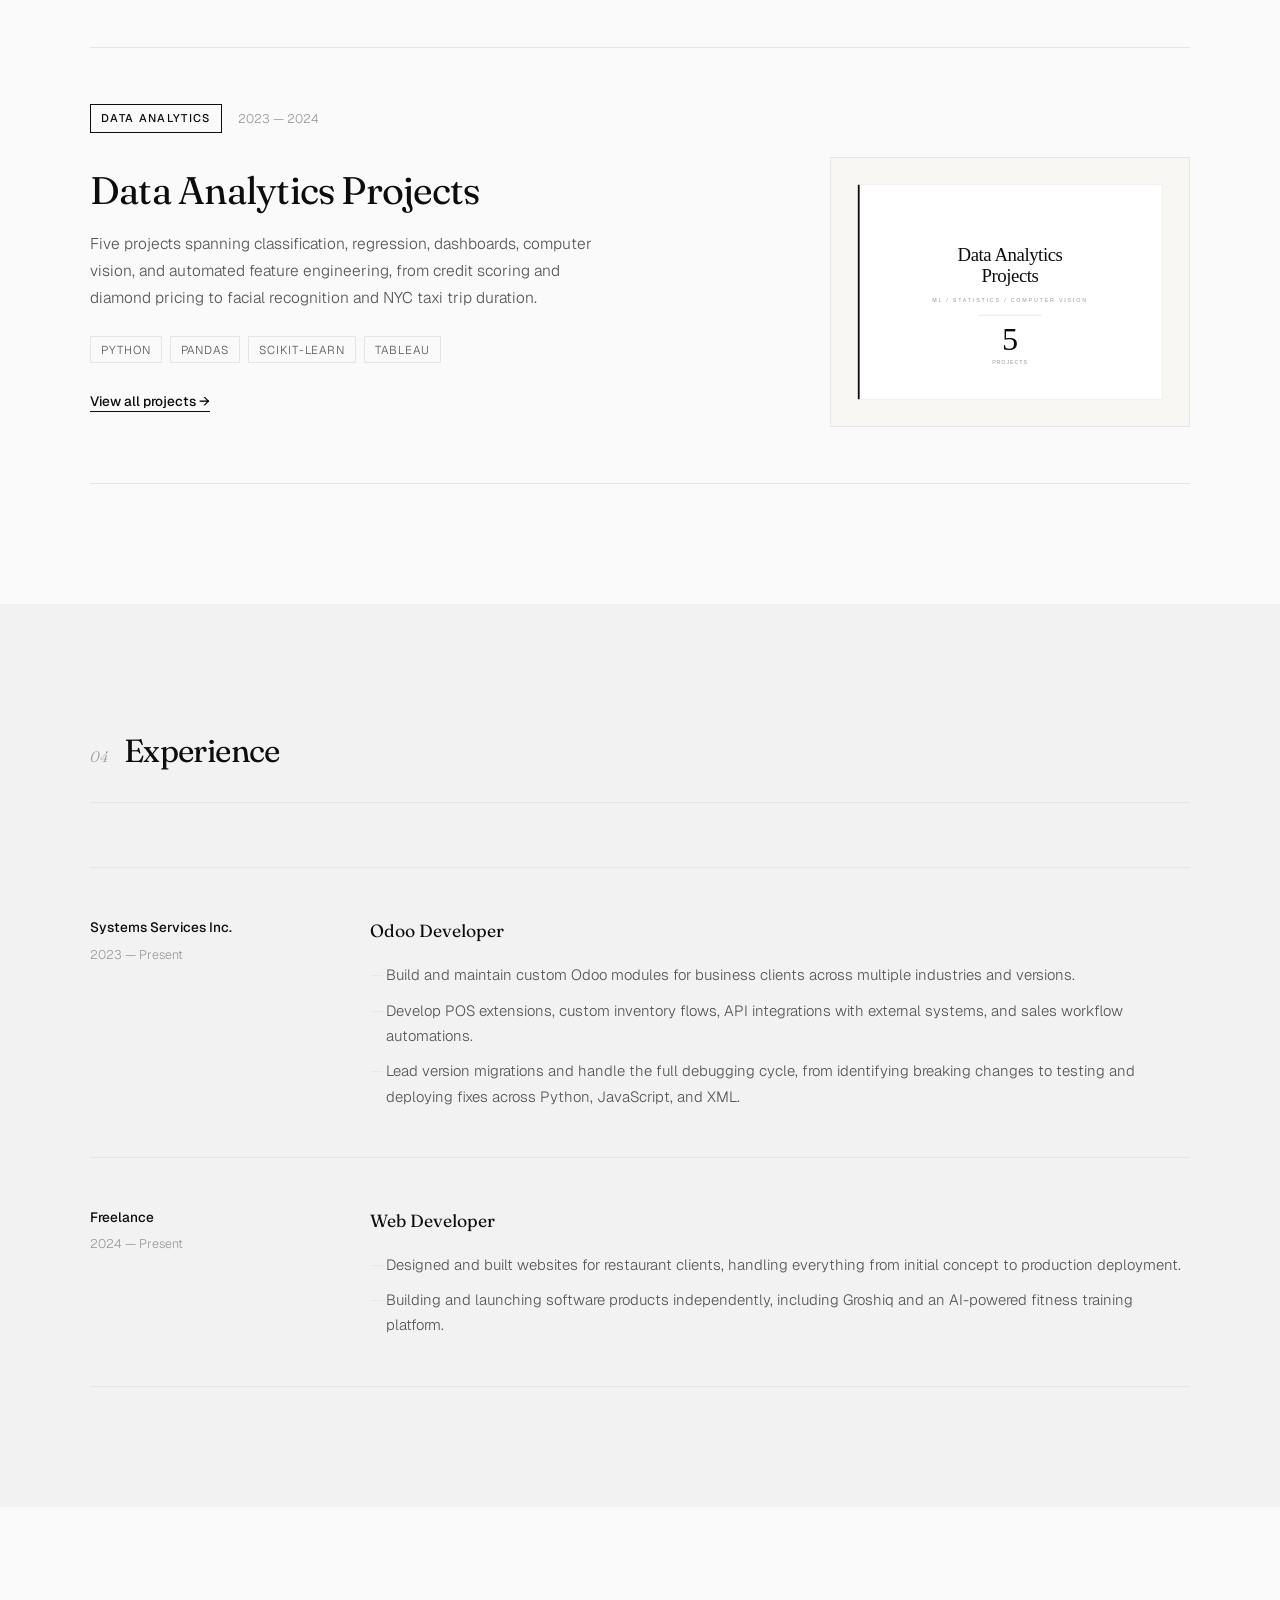
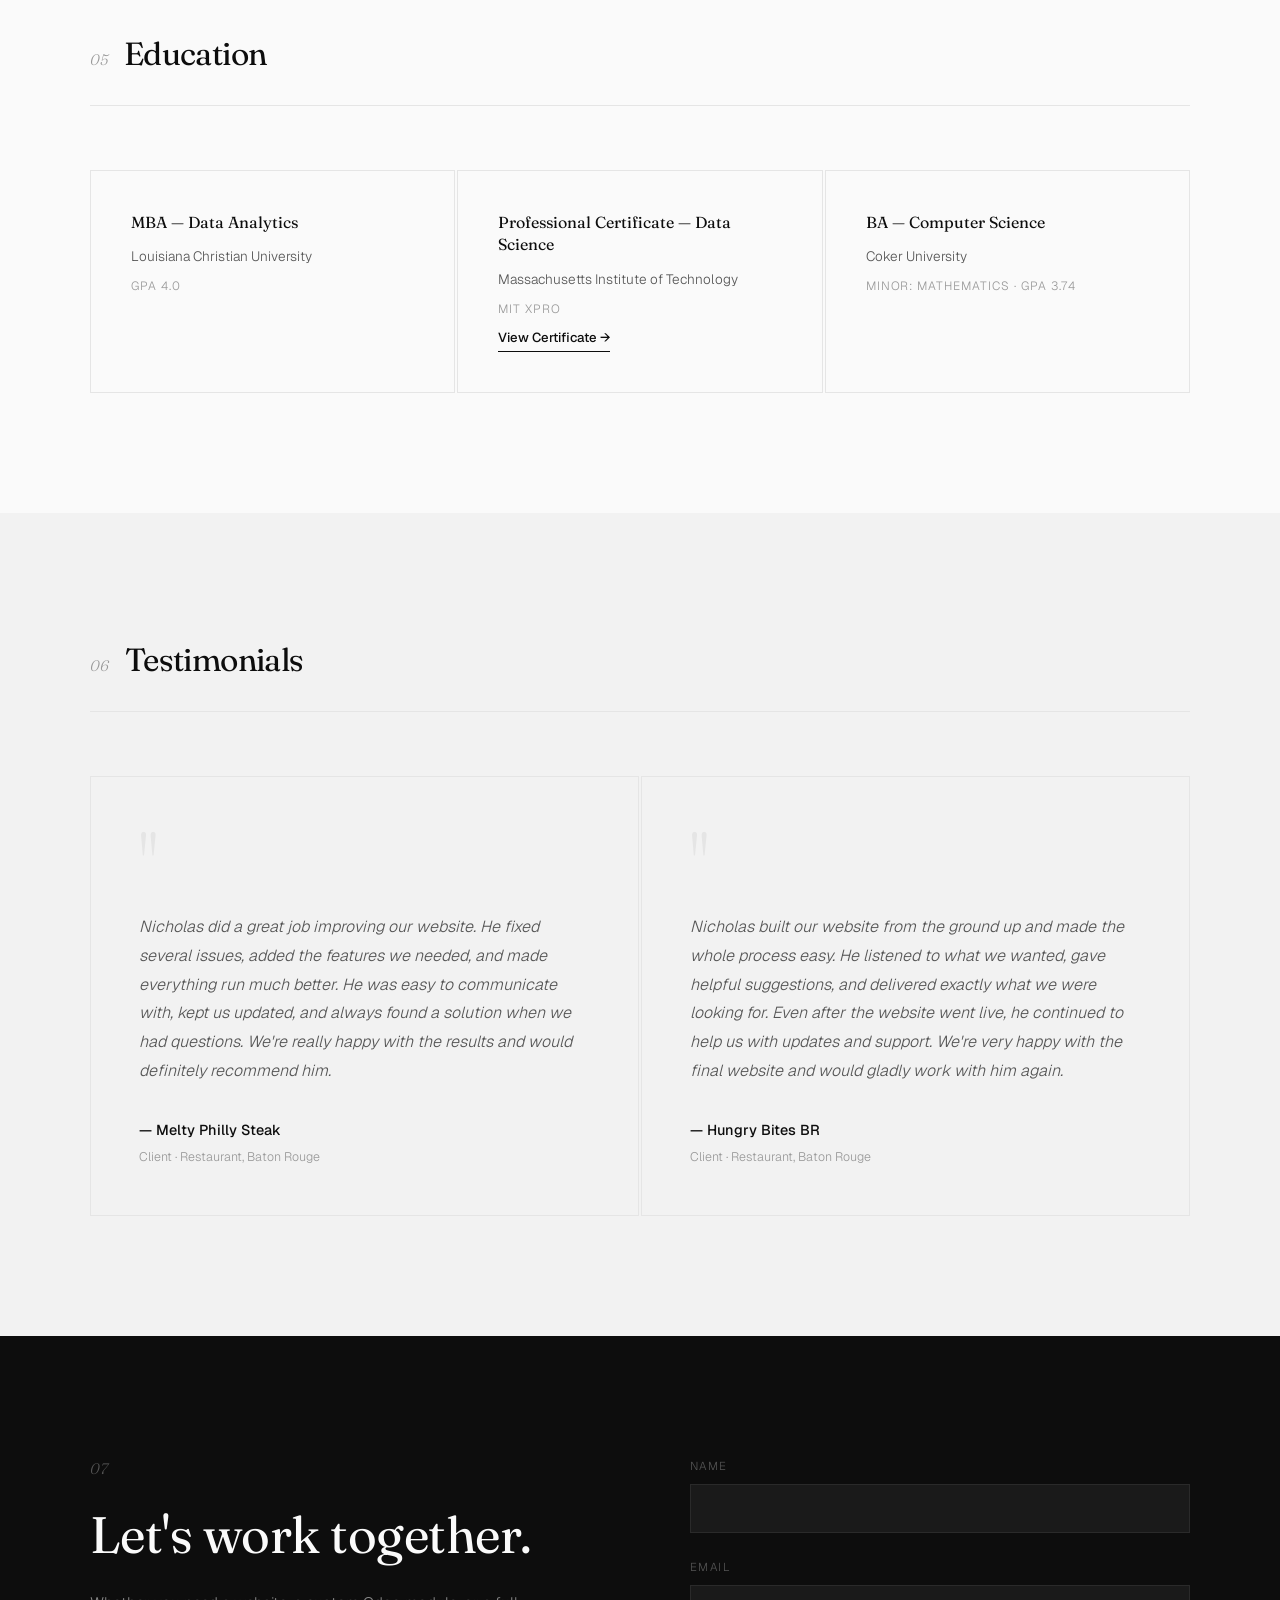
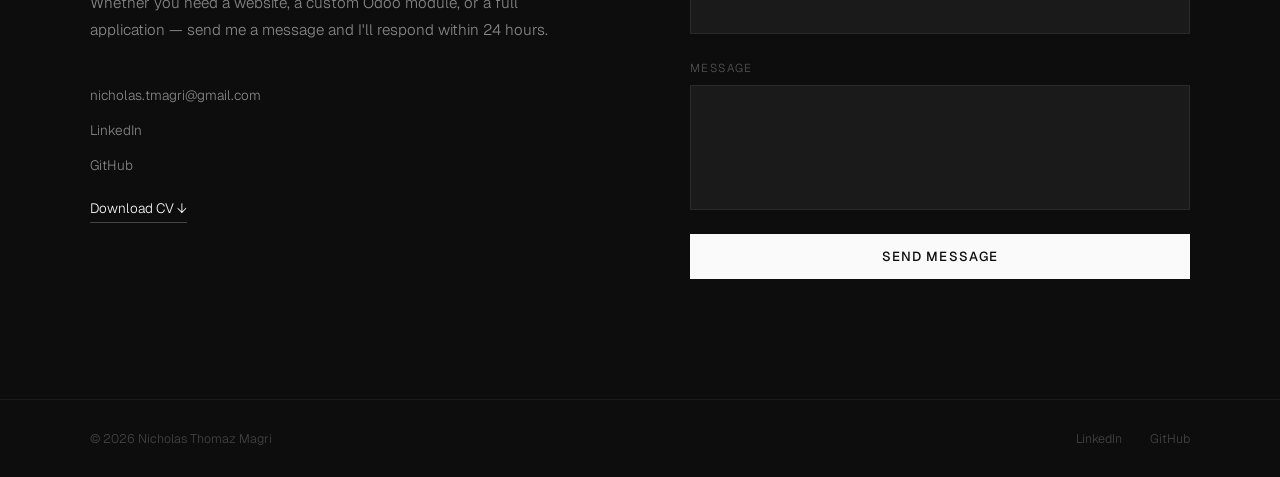
==== commit 50b3f2d5: "Add data analytics hub, eigenfaces and taxi case studies, update fitness card, update resume" ====
--- a/index.html
+++ b/index.html
@@ -244,7 +244,7 @@
                 A web app I designed and built end to end. It tracks your purchase history, learns your habits, and predicts what you're running low on before you run out. React frontend, FastAPI backend, PostgreSQL database.
               </p>
               <div class="project-stack">
-                <span>React</span><span>FastAPI</span><span>PostgreSQL</span><span>Vercel</span><span>Railway</span>
+                <span>React</span><span>FastAPI</span><span>PostgreSQL</span><span>Vercel</span><span>Render</span>
               </div>
               <a href="https://groshiq-app.vercel.app" target="_blank" rel="noopener" class="project-link" data-en="View project →" data-pt="Ver projeto →">View project →</a>
             </div>
@@ -255,29 +255,48 @@
         <!-- Project 4 -->
         <div class="project-item reveal">
           <div class="project-meta">
-            <span class="project-type personal" data-en="In Development" data-pt="Em Desenvolvimento">In Development</span>
+            <span class="project-type personal" data-en="Web App" data-pt="Aplicação Web">Web App</span>
             <span class="project-year">2026</span>
           </div>
           <div class="project-body">
             <div class="project-text">
-              <h3 class="project-title">AI Fitness Training Platform</h3>
-              <p class="project-desc" data-en="A platform where personal trainers manage their clients, build workout plans, and handle subscriptions. Clients get an AI coaching assistant and progress tracking. Currently in development." data-pt="Uma plataforma onde personal trainers gerenciam seus clientes, criam planos de treino e controlam assinaturas. Os clientes contam com um assistente de IA e acompanhamento de progresso. Atualmente em desenvolvimento.">
-                A platform where personal trainers manage their clients, build workout plans, and handle subscriptions. Clients get an AI coaching assistant and progress tracking. Currently in development.
+              <h3 class="project-title">Fitness Training Platform</h3>
+              <p class="project-desc" data-en="A white-label platform where personal trainers manage clients, build workout program templates from an exercise library, and track client progress through live workout sessions with per-set logging. Includes direct messaging between trainers and clients." data-pt="Uma plataforma white-label onde personal trainers gerenciam clientes, criam modelos de programas de treino a partir de uma biblioteca de exercícios e acompanham o progresso dos clientes através de sessões de treino ao vivo com registro por série. Inclui mensagens diretas entre trainers e clientes.">
+                A white-label platform where personal trainers manage clients, build workout program templates from an exercise library, and track client progress through live workout sessions with per-set logging. Includes direct messaging between trainers and clients.
               </p>
               <div class="project-stack">
-                <span>Next.js 15</span><span>TypeScript</span><span>Claude API</span><span>Stripe</span><span>Prisma</span>
+                <span>FastAPI</span><span>PostgreSQL</span><span>React</span><span>Vite</span><span>JWT Auth</span>
               </div>
-              <span class="project-link muted" data-en="Launching soon" data-pt="Em breve">Launching soon</span>
+              <a href="https://fitness-platform-beta.vercel.app" target="_blank" rel="noopener" class="project-link" data-en="View live site →" data-pt="Ver site →">View live site →</a>
             </div>
-            <div class="project-img-wrap"><img src="images/fitness.svg" alt="AI Fitness Training Platform" class="project-img"/></div>
-          </div>
-        </div>
-
-      </div>
-    </div>
-  </section>
-
-  <!-- EXPERIENCE -->
+            <div class="project-img-wrap"><img src="images/fitness.svg" alt="Fitness Training Platform" class="project-img"/></div>
+          </div>
+        </div>
+
+        <!-- Project 5 -->
+        <div class="project-item reveal">
+          <div class="project-meta">
+            <span class="project-type client" data-en="Data Analytics" data-pt="Análise de Dados">Data Analytics</span>
+            <span class="project-year">2023 — 2024</span>
+          </div>
+          <div class="project-body">
+            <div class="project-text">
+              <h3 class="project-title" data-en="Data Analytics Projects" data-pt="Projetos de Análise de Dados">Data Analytics Projects</h3>
+              <p class="project-desc" data-en="Five projects spanning classification, regression, dashboards, computer vision, and automated feature engineering, from credit scoring and diamond pricing to facial recognition and NYC taxi trip duration." data-pt="Cinco projetos que passam por classificação, regressão, dashboards, visão computacional e engenharia automática de atributos, do score de crédito e precificação de diamantes ao reconhecimento facial e previsão de duração de corridas de táxi em Nova York.">
+                Five projects spanning classification, regression, dashboards, computer vision, and automated feature engineering, from credit scoring and diamond pricing to facial recognition and NYC taxi trip duration.
+              </p>
+              <div class="project-stack">
+                <span>Python</span><span>pandas</span><span>scikit-learn</span><span>Tableau</span>
+              </div>
+              <a href="data-analytics.html" class="project-link" data-en="View all projects →" data-pt="Ver todos os projetos →">View all projects →</a>
+            </div>
+            <div class="project-img-wrap"><img src="images/data-analytics.svg" alt="Data Analytics Projects" class="project-img"/></div>
+          </div>
+        </div>
+
+      </div>
+    </div>
+  </section>
   <section id="experience">
     <div class="section-inner">
       <div class="section-header">
@@ -333,6 +352,7 @@
           <div class="edu-degree" data-en="Professional Certificate — Data Science" data-pt="Certificado Profissional — Ciência de Dados">Professional Certificate — Data Science</div>
           <div class="edu-school">Massachusetts Institute of Technology</div>
           <div class="edu-detail">MIT xPRO</div>
+          <a href="certificates/MIT-Data-Science-Certificate.pdf" target="_blank" rel="noopener" class="edu-cert-link" data-en="View Certificate →" data-pt="Ver Certificado →">View Certificate →</a>
         </div>
         <div class="edu-item reveal">
           <div class="edu-degree" data-en="BA — Computer Science" data-pt="Bacharelado — Ciência da Computação">BA — Computer Science</div>
--- a/styles.css
+++ b/styles.css
@@ -889,4 +889,182 @@
   .hero-scroll-line { left: 20px; }
   .hero-cta { flex-direction: column; }
   .btn-primary, .btn-ghost { text-align: center; }
-}+}
+/* ---- CASE STUDY PAGES ---- */
+.case-header {
+  padding: 160px 0 60px;
+}
+
+.case-back {
+  display: inline-block;
+  font-size: 0.85rem;
+  color: var(--grey-600);
+  text-decoration: none;
+  margin-bottom: 32px;
+  border-bottom: 1px solid transparent;
+  transition: opacity 0.2s;
+}
+
+.case-back:hover { opacity: 0.5; }
+
+.case-meta {
+  display: flex;
+  align-items: center;
+  gap: 16px;
+  margin-bottom: 24px;
+}
+
+.case-title {
+  font-family: var(--font-display);
+  font-size: 3rem;
+  font-weight: 400;
+  color: var(--black);
+  letter-spacing: -0.02em;
+  line-height: 1.05;
+  margin-bottom: 24px;
+}
+
+.case-summary {
+  font-size: 1.1rem;
+  color: var(--grey-600);
+  line-height: 1.7;
+  max-width: 700px;
+  font-weight: 300;
+}
+
+.case-section {
+  padding: 56px 0;
+  border-top: 1px solid var(--grey-200);
+}
+
+.case-section-title {
+  font-family: var(--font-display);
+  font-size: 1.5rem;
+  font-weight: 400;
+  color: var(--black);
+  margin-bottom: 20px;
+  letter-spacing: -0.01em;
+}
+
+.case-section p {
+  font-size: 1rem;
+  color: var(--grey-600);
+  line-height: 1.8;
+  font-weight: 300;
+  max-width: 700px;
+  margin-bottom: 16px;
+}
+
+.case-section ol, .case-section ul {
+  max-width: 700px;
+  color: var(--grey-600);
+  font-size: 1rem;
+  line-height: 1.8;
+  font-weight: 300;
+  padding-left: 20px;
+}
+
+.case-section li { margin-bottom: 10px; }
+
+.case-stats {
+  display: flex;
+  flex-wrap: wrap;
+  gap: 2px;
+  margin: 32px 0;
+}
+
+.case-stat {
+  flex: 1;
+  min-width: 200px;
+  background: var(--grey-100);
+  padding: 32px;
+  text-align: center;
+}
+
+.case-stat-number {
+  font-family: var(--font-display);
+  font-size: 2.8rem;
+  font-weight: 400;
+  color: var(--black);
+  line-height: 1;
+  margin-bottom: 10px;
+}
+
+.case-stat-label {
+  font-size: 0.72rem;
+  letter-spacing: 0.1em;
+  text-transform: uppercase;
+  color: var(--grey-600);
+}
+
+.case-image-wrap {
+  border: 1px solid var(--grey-200);
+  margin: 24px 0;
+  overflow: hidden;
+}
+
+.case-image-wrap img {
+  width: 100%;
+  height: auto;
+  display: block;
+}
+
+.case-image-caption {
+  font-size: 0.82rem;
+  color: var(--grey-400);
+  margin-top: 10px;
+  font-style: italic;
+}
+
+.case-stack {
+  display: flex;
+  flex-wrap: wrap;
+  gap: 8px;
+  margin-top: 8px;
+}
+
+.case-stack span {
+  font-size: 0.72rem;
+  letter-spacing: 0.08em;
+  text-transform: uppercase;
+  color: var(--grey-600);
+  border: 1px solid var(--grey-200);
+  padding: 3px 10px;
+}
+
+.case-cta {
+  padding: 64px 0 0;
+  text-align: center;
+}
+
+.case-disclaimer {
+  background: var(--grey-100);
+  border-left: 3px solid var(--black);
+  padding: 20px 24px;
+  font-size: 0.9rem;
+  color: var(--grey-600);
+  line-height: 1.7;
+  max-width: 700px;
+  margin-bottom: 16px;
+}
+
+@media (max-width: 768px) {
+  .case-title { font-size: 2.1rem; }
+  .case-header { padding: 120px 0 40px; }
+  .case-stats { flex-direction: column; }
+}
+
+/* ---- CERTIFICATE LINK ---- */
+.edu-cert-link {
+  display: inline-block;
+  margin-top: 8px;
+  font-size: 0.82rem;
+  font-weight: 500;
+  color: var(--black);
+  text-decoration: none;
+  border-bottom: 1px solid var(--black);
+  padding-bottom: 1px;
+  transition: opacity 0.2s;
+}
+
+.edu-cert-link:hover { opacity: 0.5; }
